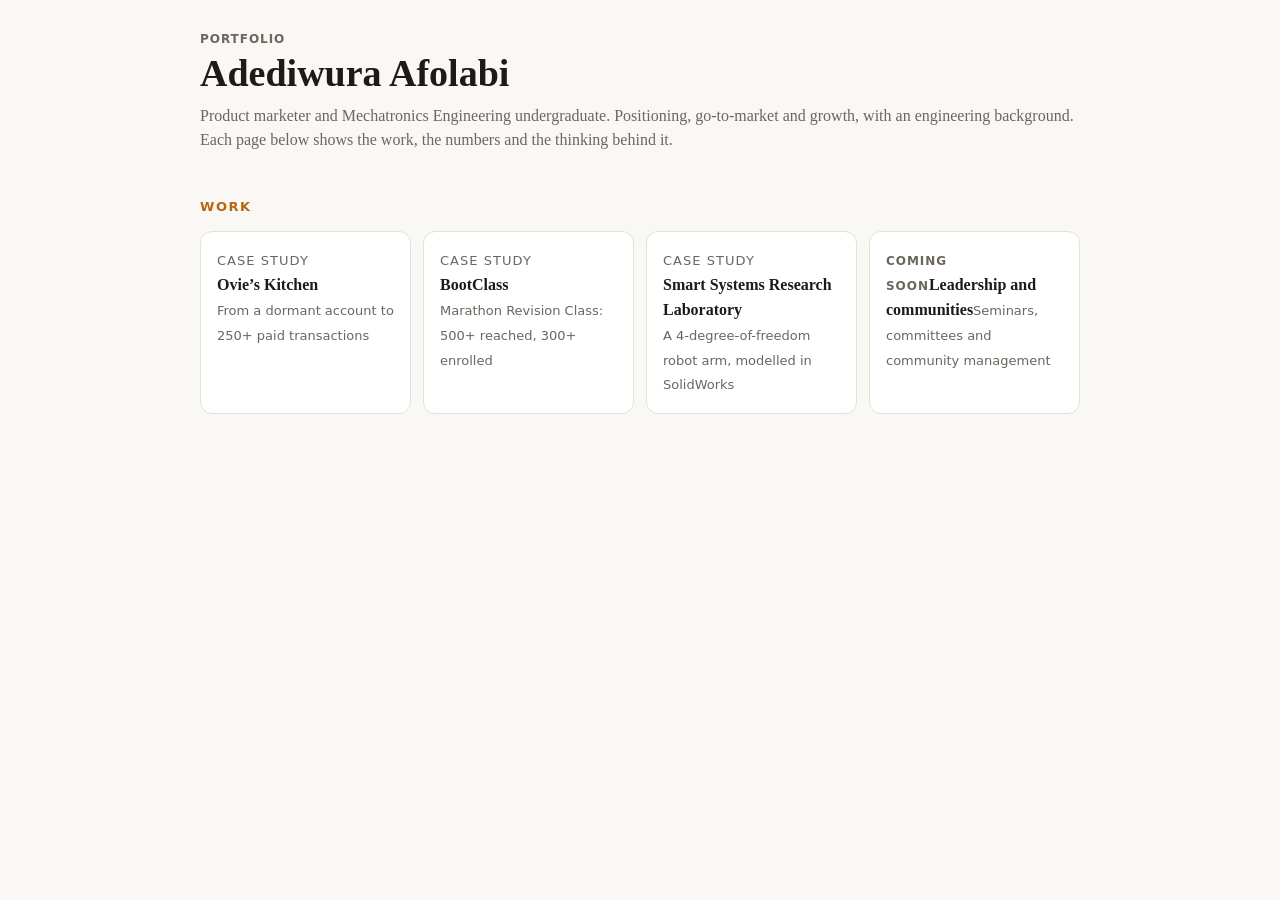
==== index.html @ d9d1dc15 "Initial commit: Adediwura Afolabi portfolio website" ====
<!DOCTYPE html>
<html lang="en">
<head>
<meta charset="utf-8">
<meta name="viewport" content="width=device-width, initial-scale=1, viewport-fit=cover">
<title>Adediwura Afolabi · Portfolio</title>
<style>
:root{--bg:#faf8f4;--card:#fff;--ink:#1d1b18;--mute:#6b665e;--line:#e6e1d8;--acc:#b8650f;--acc2:#f6e7d2;--bar:#d98b2b;
box-sizing:border-box;padding-top:env(safe-area-inset-top,0px);padding-bottom:env(safe-area-inset-bottom,0px)}
@media (prefers-color-scheme:dark){:root:not([data-theme="light"]){--bg:#15130f;--card:#201d18;--ink:#f3efe8;--mute:#a39c90;--line:#34302a;--acc:#f0a54a;--acc2:#33271a;--bar:#e39a3a}}
:root[data-theme="dark"]{--bg:#15130f;--card:#201d18;--ink:#f3efe8;--mute:#a39c90;--line:#34302a;--acc:#f0a54a;--acc2:#33271a;--bar:#e39a3a}
html{scroll-padding-top:env(safe-area-inset-top,0px)}
*{box-sizing:border-box}
body{margin:0;background:var(--bg);color:var(--ink);font:16px/1.55 Georgia,"Times New Roman",serif}
main{max-width:920px;margin:0 auto;padding:32px 20px 64px}
h1{font-size:clamp(26px,5vw,38px);line-height:1.15;margin:6px 0 8px}
h2{font-size:13px;letter-spacing:.12em;text-transform:uppercase;color:var(--acc);margin:44px 0 14px;font-family:system-ui,sans-serif}
p{margin:0}.mute{color:var(--mute)}
.tag{font:600 12px system-ui,sans-serif;letter-spacing:.08em;text-transform:uppercase;color:var(--mute)}
.grid{display:grid;gap:12px;grid-template-columns:repeat(auto-fit,minmax(190px,1fr))}
.card{background:var(--card);border:1px solid var(--line);border-radius:12px;padding:16px}
.kpi b{display:block;font-size:34px;line-height:1.1;color:var(--acc)}
.kpi span{font:14px system-ui,sans-serif;color:var(--mute)}
.todo b{color:var(--mute)}
.funnel .row{margin:14px 0}
.funnel .lab{display:flex;justify-content:space-between;font:14px system-ui,sans-serif;margin-bottom:5px}
.track{background:var(--acc2);border-radius:8px;height:30px;overflow:hidden}
.fill{background:var(--bar);height:100%;border-radius:8px}
.steps{counter-reset:s;display:grid;gap:12px}
.step{display:grid;grid-template-columns:36px 1fr;gap:12px}
.step:before{counter-increment:s;content:counter(s);width:36px;height:36px;border-radius:50%;background:var(--acc2);color:var(--acc);display:grid;place-items:center;font:700 15px system-ui,sans-serif}
.step h3{margin:0 0 2px;font-size:17px}
a.link{display:block;text-decoration:none;color:inherit}
a.link:hover{border-color:var(--acc)}
a.link strong{display:block;font-size:16px}
a.link span{font:13px system-ui,sans-serif;color:var(--mute)}
.add{font:600 11px system-ui,sans-serif;color:var(--acc);background:var(--acc2);padding:2px 8px;border-radius:99px;display:inline-block;margin-top:8px}
.num{font:700 12px system-ui,sans-serif;color:var(--acc);background:var(--acc2);width:24px;height:24px;border-radius:50%;display:grid;place-items:center;margin-bottom:8px}
.seg{display:flex;gap:4px;margin-top:10px}.seg i{font:600 12px system-ui,sans-serif;font-style:normal;background:var(--bar);color:#fff;padding:9px 8px;border-radius:8px;white-space:nowrap;overflow:hidden}
.wrap{overflow-x:auto;margin-top:12px}table{border-collapse:collapse;width:100%;min-width:560px;font:14px/1.4 system-ui,sans-serif}
th{text-align:left;color:var(--mute);font-weight:600;border-bottom:1px solid var(--line);padding:8px 6px}td{padding:9px 6px;border-bottom:1px solid var(--line);vertical-align:top}
.more{color:var(--acc);font:600 14px system-ui,sans-serif;text-decoration:none}
img{max-width:100%;border-radius:8px;margin-top:10px;border:1px solid var(--line)}
.seg button{font:600 12px system-ui,sans-serif;background:var(--bar);color:#fff;border:0;padding:11px 8px;border-radius:8px;white-space:nowrap;overflow:hidden;cursor:pointer;opacity:.6}
.seg button:nth-child(2){filter:brightness(.92)}.seg button.on,.seg button:hover{opacity:1}.seg button.on{outline:2px solid var(--ink);outline-offset:1px}
.chip{font:600 12px system-ui,sans-serif;background:var(--acc2);color:var(--acc);border:1px solid var(--line);border-radius:99px;padding:4px 12px;margin-right:6px;cursor:pointer}.chip.on{outline:2px solid var(--ink)}
.tall{max-height:380px;overflow:auto}
.cover{aspect-ratio:1;background-size:cover;background-position:center;background-color:#0f1218;position:relative;padding:0;overflow:hidden;display:block;text-decoration:none}.cover:hover{border-color:var(--acc)}.cover em{position:absolute;left:0;right:0;bottom:0;padding:30px 12px 10px;font:600 14px system-ui,sans-serif;font-style:normal;color:#fff;background:linear-gradient(transparent,rgba(0,0,0,.75))}</style>
</head>
<body>
<main>
<p class="tag">Portfolio</p>
<h1>Adediwura Afolabi</h1>
<p class="mute">Product marketer and Mechatronics Engineering undergraduate. Positioning, go-to-market and growth, with an engineering background. Each page below shows the work, the numbers and the thinking behind it.</p>
<h2>Work</h2>
<div class="grid">
<a class="card link" href="ovies-kitchen/"><span class="tag">Case study</span><strong>Ovie’s Kitchen</strong><span>From a dormant account to 250+ paid transactions</span></a>
<a class="card link" href="bootclass/"><span class="tag">Case study</span><strong>BootClass</strong><span>Marathon Revision Class: 500+ reached, 300+ enrolled</span></a>
<a class="card link" href="smart-systems/"><span class="tag">Case study</span><strong>Smart Systems Research Laboratory</strong><span>A 4-degree-of-freedom robot arm, modelled in SolidWorks</span></a>
<div class="card"><span class="tag">Coming soon</span><strong>Leadership and communities</strong><span class="mute" style="font:13px system-ui,sans-serif">Seminars, committees and community management</span></div>
</div>
</main>
</body>
</html>
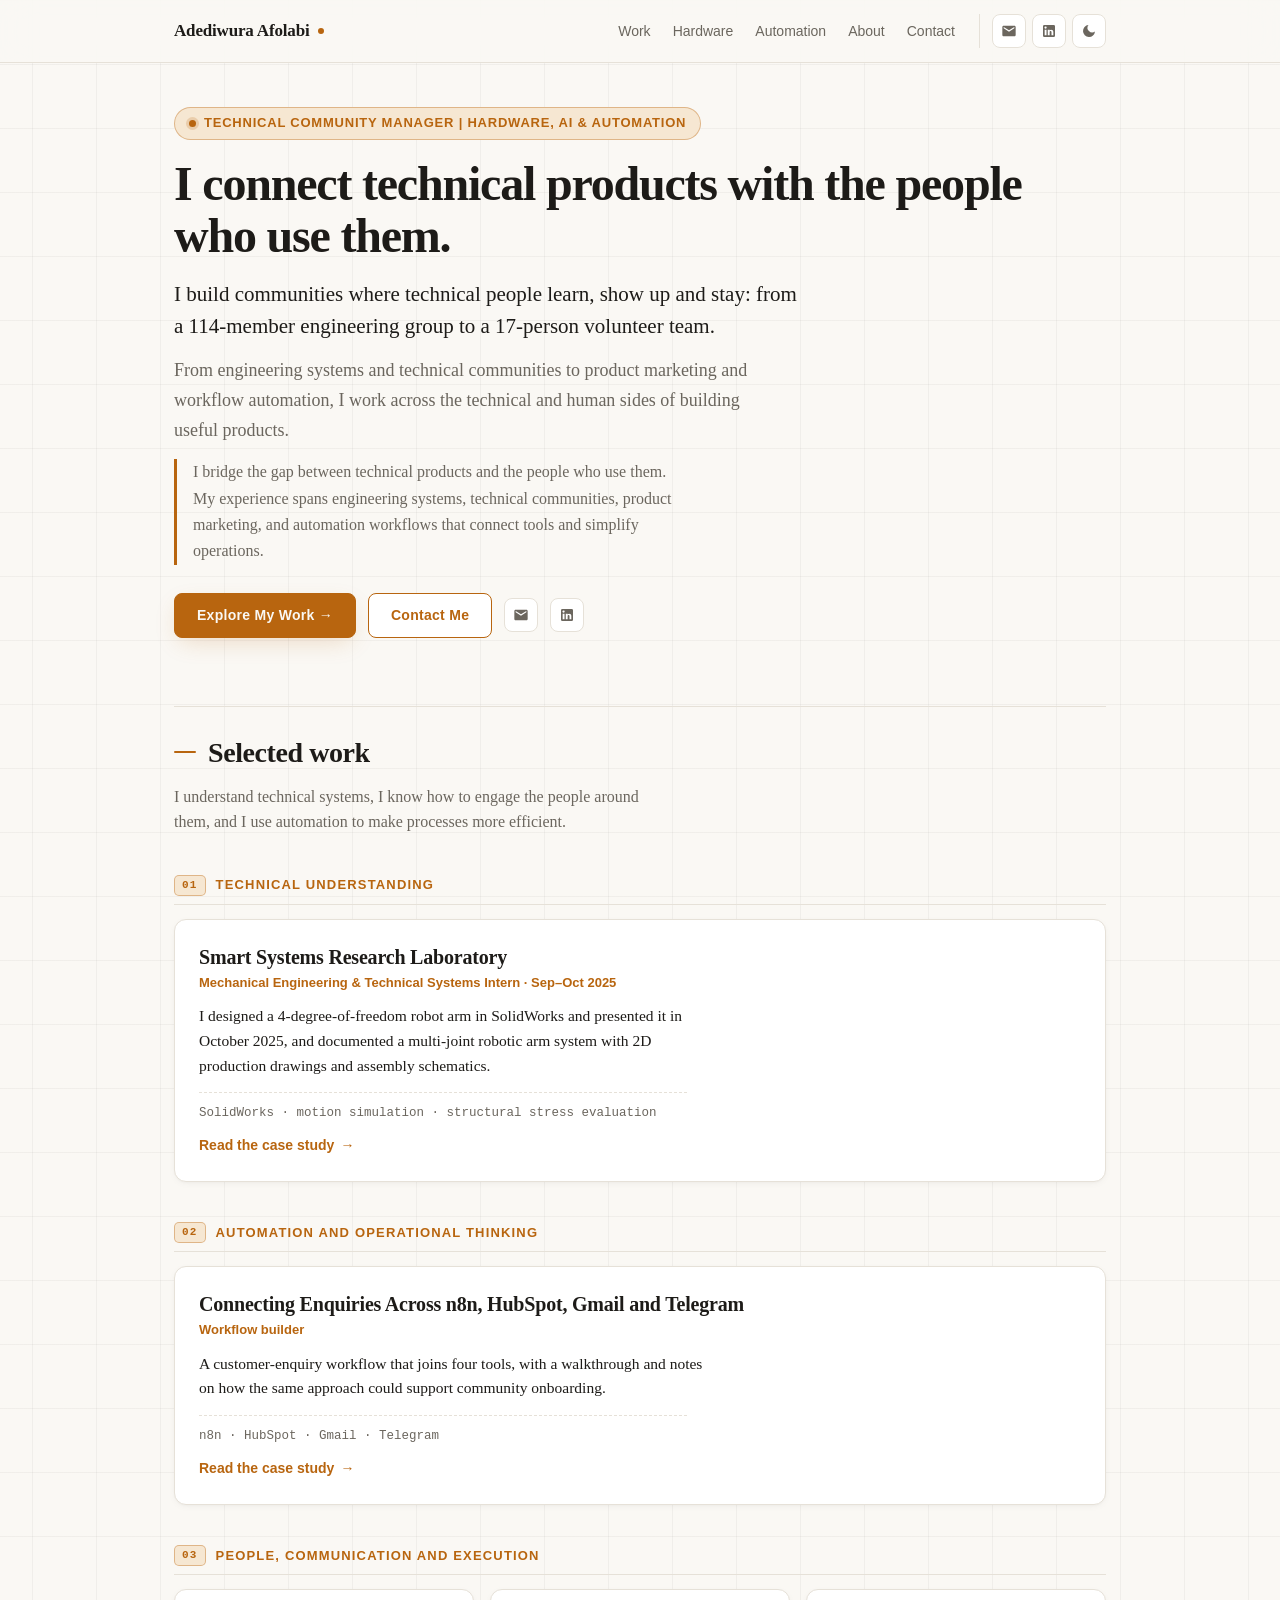
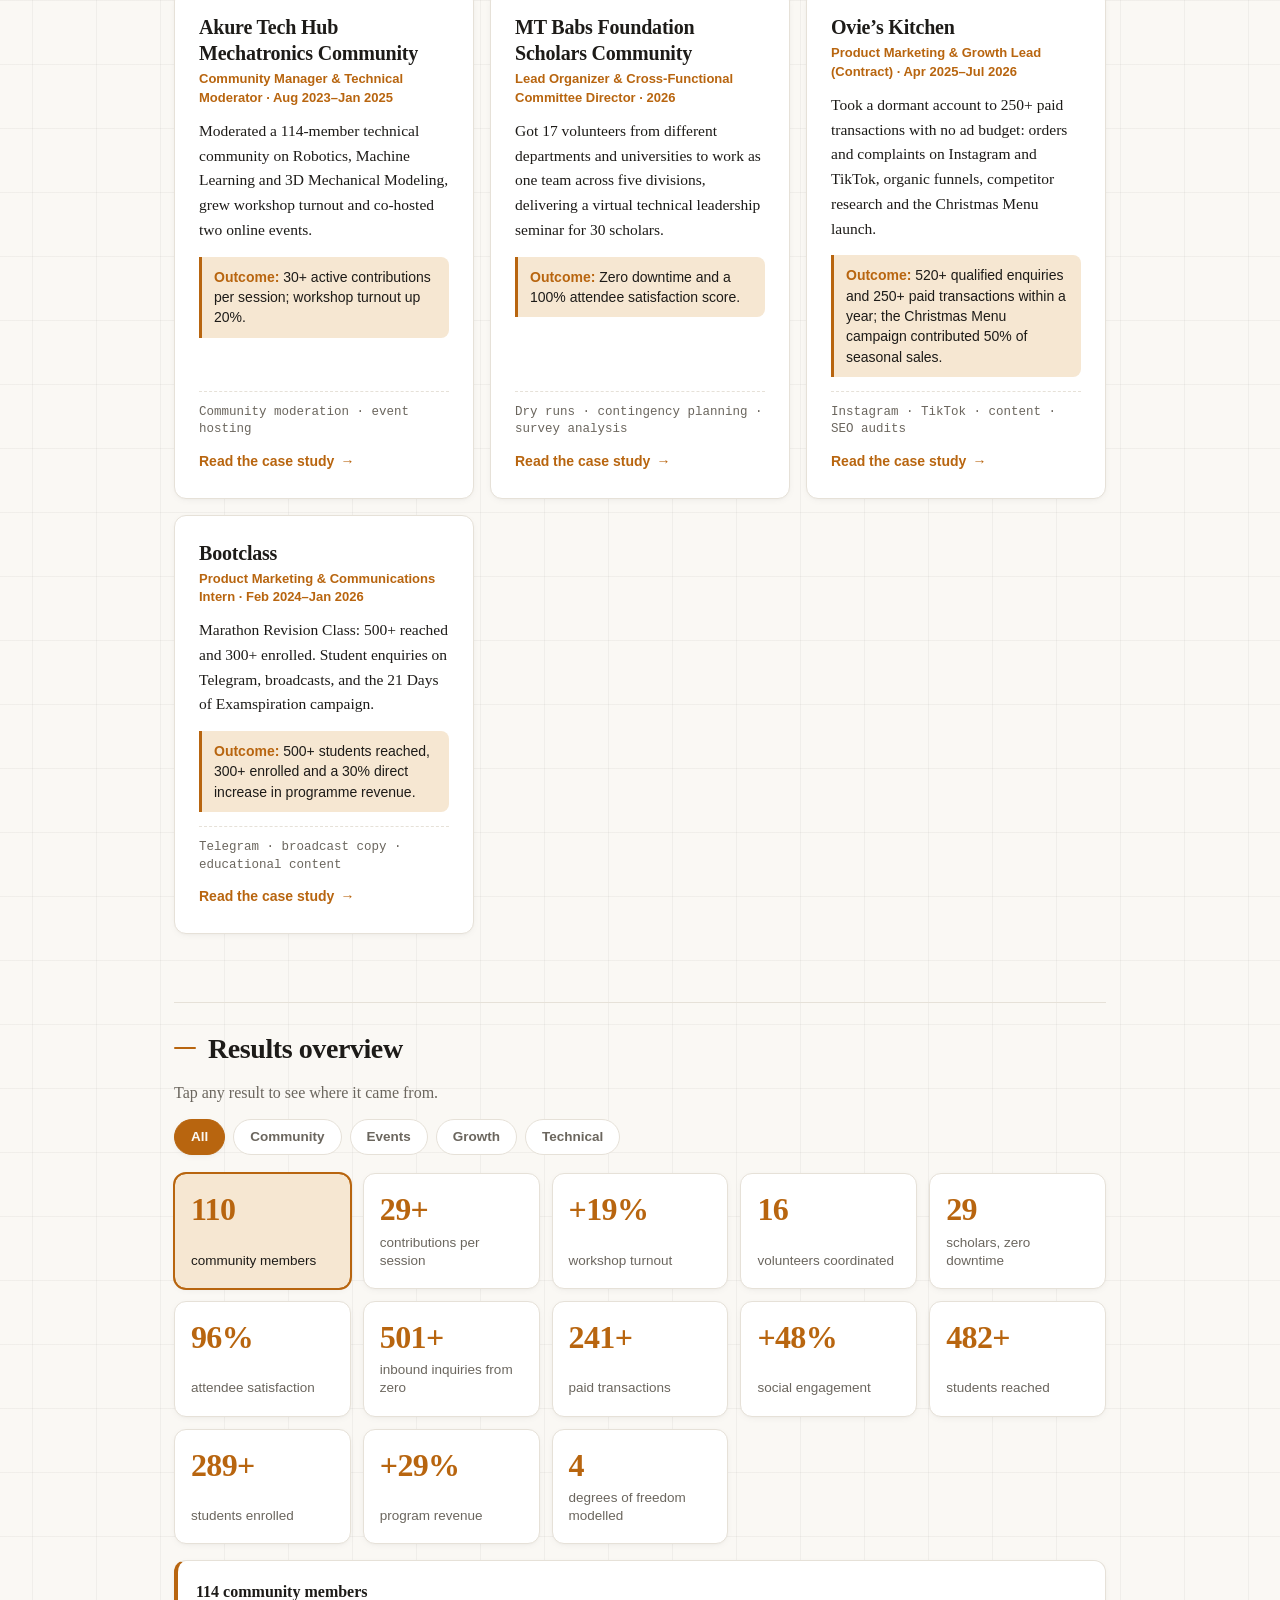
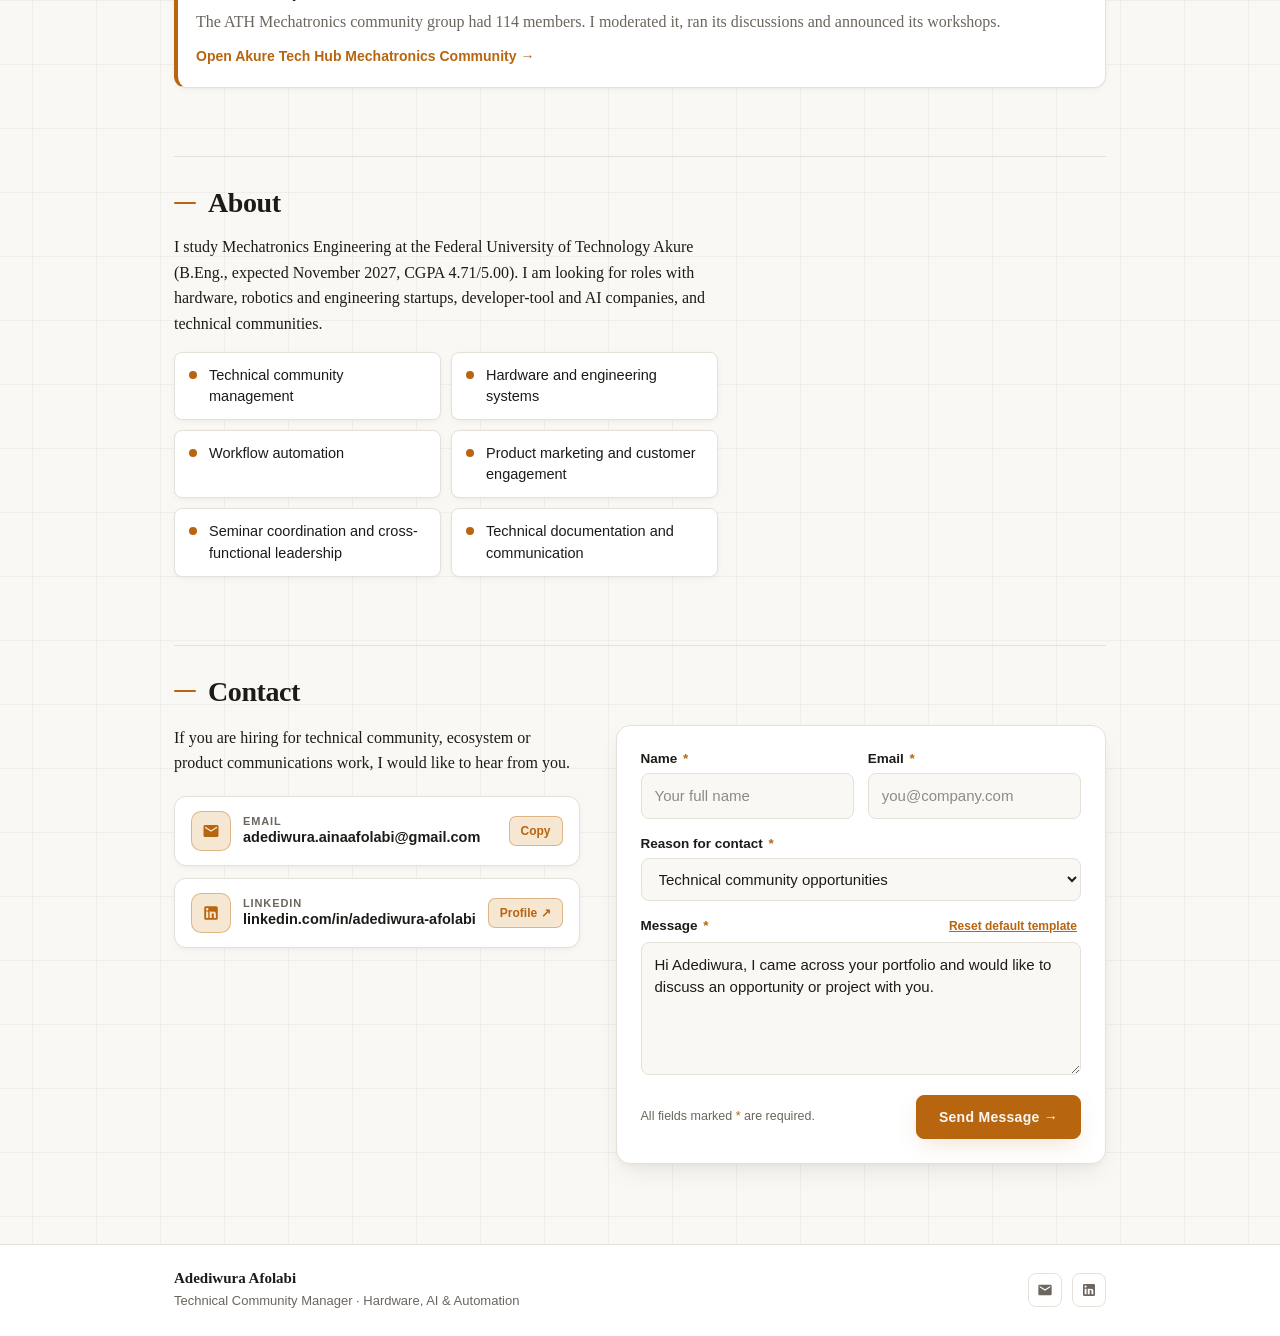
==== commit 2a19afbc: "Upgrade portfolio UI/UX, viewport number motion, contact form, and 6 case studies" ====
--- a/index.html
+++ b/index.html
@@ -3,7 +3,8 @@
 <head>
 <meta charset="utf-8">
 <meta name="viewport" content="width=device-width, initial-scale=1, viewport-fit=cover">
-<title>Adediwura Afolabi · Portfolio</title>
+<title>Adediwura Afolabi · Technical Community Manager</title>
+<meta name="description" content="Technical community manager across hardware, AI and automation, with case studies in community, events, product marketing and workflow automation.">
 <style>
 :root{--bg:#faf8f4;--card:#fff;--ink:#1d1b18;--mute:#6b665e;--line:#e6e1d8;--acc:#b8650f;--acc2:#f6e7d2;--bar:#d98b2b;
 box-sizing:border-box;padding-top:env(safe-area-inset-top,0px);padding-bottom:env(safe-area-inset-bottom,0px)}
@@ -11,54 +12,140 @@
 :root[data-theme="dark"]{--bg:#15130f;--card:#201d18;--ink:#f3efe8;--mute:#a39c90;--line:#34302a;--acc:#f0a54a;--acc2:#33271a;--bar:#e39a3a}
 html{scroll-padding-top:env(safe-area-inset-top,0px)}
 *{box-sizing:border-box}
-body{margin:0;background:var(--bg);color:var(--ink);font:16px/1.55 Georgia,"Times New Roman",serif}
-main{max-width:920px;margin:0 auto;padding:32px 20px 64px}
-h1{font-size:clamp(26px,5vw,38px);line-height:1.15;margin:6px 0 8px}
-h2{font-size:13px;letter-spacing:.12em;text-transform:uppercase;color:var(--acc);margin:44px 0 14px;font-family:system-ui,sans-serif}
+body{margin:0;background:var(--bg);color:var(--ink);font:16px/1.6 Georgia,serif}
+main{max-width:920px;margin:0 auto;padding:36px 20px 64px}
+h1{font-size:clamp(28px,5vw,40px);line-height:1.15;margin:0 0 12px}
 p{margin:0}.mute{color:var(--mute)}
-.tag{font:600 12px system-ui,sans-serif;letter-spacing:.08em;text-transform:uppercase;color:var(--mute)}
 .grid{display:grid;gap:12px;grid-template-columns:repeat(auto-fit,minmax(190px,1fr))}
-.card{background:var(--card);border:1px solid var(--line);border-radius:12px;padding:16px}
-.kpi b{display:block;font-size:34px;line-height:1.1;color:var(--acc)}
-.kpi span{font:14px system-ui,sans-serif;color:var(--mute)}
-.todo b{color:var(--mute)}
-.funnel .row{margin:14px 0}
-.funnel .lab{display:flex;justify-content:space-between;font:14px system-ui,sans-serif;margin-bottom:5px}
-.track{background:var(--acc2);border-radius:8px;height:30px;overflow:hidden}
-.fill{background:var(--bar);height:100%;border-radius:8px}
-.steps{counter-reset:s;display:grid;gap:12px}
-.step{display:grid;grid-template-columns:36px 1fr;gap:12px}
-.step:before{counter-increment:s;content:counter(s);width:36px;height:36px;border-radius:50%;background:var(--acc2);color:var(--acc);display:grid;place-items:center;font:700 15px system-ui,sans-serif}
-.step h3{margin:0 0 2px;font-size:17px}
-a.link{display:block;text-decoration:none;color:inherit}
-a.link:hover{border-color:var(--acc)}
-a.link strong{display:block;font-size:16px}
-a.link span{font:13px system-ui,sans-serif;color:var(--mute)}
-.add{font:600 11px system-ui,sans-serif;color:var(--acc);background:var(--acc2);padding:2px 8px;border-radius:99px;display:inline-block;margin-top:8px}
-.num{font:700 12px system-ui,sans-serif;color:var(--acc);background:var(--acc2);width:24px;height:24px;border-radius:50%;display:grid;place-items:center;margin-bottom:8px}
-.seg{display:flex;gap:4px;margin-top:10px}.seg i{font:600 12px system-ui,sans-serif;font-style:normal;background:var(--bar);color:#fff;padding:9px 8px;border-radius:8px;white-space:nowrap;overflow:hidden}
-.wrap{overflow-x:auto;margin-top:12px}table{border-collapse:collapse;width:100%;min-width:560px;font:14px/1.4 system-ui,sans-serif}
-th{text-align:left;color:var(--mute);font-weight:600;border-bottom:1px solid var(--line);padding:8px 6px}td{padding:9px 6px;border-bottom:1px solid var(--line);vertical-align:top}
-.more{color:var(--acc);font:600 14px system-ui,sans-serif;text-decoration:none}
-img{max-width:100%;border-radius:8px;margin-top:10px;border:1px solid var(--line)}
-.seg button{font:600 12px system-ui,sans-serif;background:var(--bar);color:#fff;border:0;padding:11px 8px;border-radius:8px;white-space:nowrap;overflow:hidden;cursor:pointer;opacity:.6}
-.seg button:nth-child(2){filter:brightness(.92)}.seg button.on,.seg button:hover{opacity:1}.seg button.on{outline:2px solid var(--ink);outline-offset:1px}
-.chip{font:600 12px system-ui,sans-serif;background:var(--acc2);color:var(--acc);border:1px solid var(--line);border-radius:99px;padding:4px 12px;margin-right:6px;cursor:pointer}.chip.on{outline:2px solid var(--ink)}
-.tall{max-height:380px;overflow:auto}
-.cover{aspect-ratio:1;background-size:cover;background-position:center;background-color:#0f1218;position:relative;padding:0;overflow:hidden;display:block;text-decoration:none}.cover:hover{border-color:var(--acc)}.cover em{position:absolute;left:0;right:0;bottom:0;padding:30px 12px 10px;font:600 14px system-ui,sans-serif;font-style:normal;color:#fff;background:linear-gradient(transparent,rgba(0,0,0,.75))}</style>
+.card{background:var(--card);border:1px solid var(--line);padding:16px}.more{font:600 14px system-ui,sans-serif;text-decoration:none}
+</style>
+<link rel="stylesheet" href="site.css">
 </head>
 <body>
-<main>
-<p class="tag">Portfolio</p>
-<h1>Adediwura Afolabi</h1>
-<p class="mute">Product marketer and Mechatronics Engineering undergraduate. Positioning, go-to-market and growth, with an engineering background. Each page below shows the work, the numbers and the thinking behind it.</p>
-<h2>Work</h2>
-<div class="grid">
-<a class="card link" href="ovies-kitchen/"><span class="tag">Case study</span><strong>Ovie’s Kitchen</strong><span>From a dormant account to 250+ paid transactions</span></a>
-<a class="card link" href="bootclass/"><span class="tag">Case study</span><strong>BootClass</strong><span>Marathon Revision Class: 500+ reached, 300+ enrolled</span></a>
-<a class="card link" href="smart-systems/"><span class="tag">Case study</span><strong>Smart Systems Research Laboratory</strong><span>A 4-degree-of-freedom robot arm, modelled in SolidWorks</span></a>
-<div class="card"><span class="tag">Coming soon</span><strong>Leadership and communities</strong><span class="mute" style="font:13px system-ui,sans-serif">Seminars, committees and community management</span></div>
+<a class="skip" href="#main">Skip to content</a>
+<header class="site"><div><a class="name" href="./">Adediwura Afolabi</a>
+<nav aria-label="Main"><a href="#work">Work</a><a href="smart-systems/">Hardware</a><a href="automation/">Automation</a><a href="#about">About</a><a href="#contact">Contact</a></nav></div></header>
+<main id="main">
+<p class="mute hero-kicker" style="font:600 15px system-ui,sans-serif">Technical Community Manager | Hardware, AI &amp; Automation</p>
+<h1 style="margin-top:6px">I connect technical products with the people who use them.</h1>
+<p class="mute hero-intro" style="max-width:62ch;margin-bottom:10px">I build communities where technical people learn, show up and stay: from a 114-member engineering group to a 17-person volunteer team.</p>
+<p class="lede mute">From engineering systems and technical communities to product marketing and workflow automation, I work across the technical and human sides of building useful products.</p>
+<p class="hero-sub" style="margin-top:14px;max-width:62ch">I bridge the gap between technical products and the people who use them. My experience spans engineering systems, technical communities, product marketing, and automation workflows that connect tools and simplify operations.</p>
+<div class="btns">
+  <a class="btn main" href="#work">Explore My Work →</a>
+  <a class="btn" href="#contact">Contact Me</a>
+  <a class="icon-btn" href="mailto:adediwura.ainaafolabi@gmail.com?subject=Portfolio%20Enquiry&amp;body=Hi%20Adediwura%2C%0A%0AI%20came%20across%20your%20portfolio%20and%20would%20like%20to%20discuss%20an%20opportunity%20or%20project%20with%20you." aria-label="Send an email to adediwura.ainaafolabi@gmail.com" data-tip="Email: adediwura.ainaafolabi@gmail.com">
+    <svg viewBox="0 0 24 24" aria-hidden="true"><path d="M20 4H4c-1.1 0-2 .9-2 2v12c0 1.1.9 2 2 2h16c1.1 0 2-.9 2-2V6c0-1.1-.9-2-2-2zm0 4-8 5-8-5V6l8 5 8-5v2z"/></svg>
+  </a>
+  <a class="icon-btn" href="https://www.linkedin.com/in/adediwura-afolabi" target="_blank" rel="noopener noreferrer" aria-label="Adediwura Afolabi on LinkedIn (opens in new tab)" data-tip="LinkedIn: adediwura-afolabi">
+    <svg viewBox="0 0 24 24" aria-hidden="true"><path d="M19 3a2 2 0 0 1 2 2v14a2 2 0 0 1-2 2H5a2 2 0 0 1-2-2V5a2 2 0 0 1 2-2h14m-.5 15.5v-5.3a3.26 3.26 0 0 0-3.26-3.26c-.85 0-1.84.52-2.28 1.3v-1.11h-2.79v8.37h2.79v-4.93c0-.77.62-1.4 1.39-1.4a1.4 1.4 0 0 1 1.4 1.4v4.93h2.75M6.88 8.56a1.68 1.68 0 0 0 1.68-1.68c0-.93-.75-1.69-1.68-1.69a1.69 1.69 0 0 0-1.69 1.69c0 .93.76 1.68 1.69 1.68m1.39 9.94v-8.37H5.5v8.37h2.77z"/></svg>
+  </a>
+</div>
+
+<h2 id="work">Selected work</h2>
+<p class="mute" style="max-width:62ch">I understand technical systems, I know how to engage the people around them, and I use automation to make processes more efficient.</p>
+<h3 class="group">Technical understanding</h3><ul class="work"><li><div><h3><a href="smart-systems/">Smart Systems Research Laboratory</a></h3><p class="meta">Mechanical Engineering &amp; Technical Systems Intern · Sep–Oct 2025</p><p>I designed a 4-degree-of-freedom robot arm in SolidWorks and presented it in October 2025, and documented a multi-joint robotic arm system with 2D production drawings and assembly schematics.</p></div><div><p class="tools">SolidWorks · motion simulation · structural stress evaluation</p><a class="go" href="smart-systems/">Read the case study</a></div></li></ul><h3 class="group">Automation and operational thinking</h3><ul class="work"><li><div><h3><a href="automation/">Connecting Enquiries Across n8n, HubSpot, Gmail and Telegram</a></h3><p class="meta">Workflow builder</p><p>A customer-enquiry workflow that joins four tools, with a walkthrough and notes on how the same approach could support community onboarding.</p></div><div><p class="tools">n8n · HubSpot · Gmail · Telegram</p><a class="go" href="automation/">Read the case study</a></div></li></ul><h3 class="group">People, communication and execution</h3><ul class="work"><li><div><h3><a href="akure-tech-hub/">Akure Tech Hub Mechatronics Community</a></h3><p class="meta">Community Manager &amp; Technical Moderator · Aug 2023–Jan 2025</p><p>Moderated a 114-member technical community on Robotics, Machine Learning and 3D Mechanical Modeling, grew workshop turnout and co-hosted two online events.</p><p class="out"><b>Outcome:</b> 30+ active contributions per session; workshop turnout up 20%.</p></div><div><p class="tools">Community moderation · event hosting</p><a class="go" href="akure-tech-hub/">Read the case study</a></div></li><li><div><h3><a href="mtbabs-seminars/">MT Babs Foundation Scholars Community</a></h3><p class="meta">Lead Organizer &amp; Cross-Functional Committee Director · 2026</p><p>Got 17 volunteers from different departments and universities to work as one team across five divisions, delivering a virtual technical leadership seminar for 30 scholars.</p><p class="out"><b>Outcome:</b> Zero downtime and a 100% attendee satisfaction score.</p></div><div><p class="tools">Dry runs · contingency planning · survey analysis</p><a class="go" href="mtbabs-seminars/">Read the case study</a></div></li><li><div><h3><a href="ovies-kitchen/">Ovie’s Kitchen</a></h3><p class="meta">Product Marketing &amp; Growth Lead (Contract) · Apr 2025–Jul 2026</p><p>Took a dormant account to 250+ paid transactions with no ad budget: orders and complaints on Instagram and TikTok, organic funnels, competitor research and the Christmas Menu launch.</p><p class="out"><b>Outcome:</b> 520+ qualified enquiries and 250+ paid transactions within a year; the Christmas Menu campaign contributed 50% of seasonal sales.</p></div><div><p class="tools">Instagram · TikTok · content · SEO audits</p><a class="go" href="ovies-kitchen/">Read the case study</a></div></li><li><div><h3><a href="bootclass/">Bootclass</a></h3><p class="meta">Product Marketing &amp; Communications Intern · Feb 2024–Jan 2026</p><p>Marathon Revision Class: 500+ reached and 300+ enrolled. Student enquiries on Telegram, broadcasts, and the 21 Days of Examspiration campaign.</p><p class="out"><b>Outcome:</b> 500+ students reached, 300+ enrolled and a 30% direct increase in programme revenue.</p></div><div><p class="tools">Telegram · broadcast copy · educational content</p><a class="go" href="bootclass/">Read the case study</a></div></li></ul>
+
+<h2>Results overview</h2>
+<p class="mute" style="margin-bottom:10px">Tap any result to see where it came from.</p>
+<div class="chips"><button data-f="All" class="on">All</button><button data-f="Community">Community</button><button data-f="Events">Events</button><button data-f="Growth">Growth</button><button data-f="Technical">Technical</button></div>
+<div class="tiles" id="tiles"></div>
+<div class="card detail" id="detail" hidden></div>
+
+<h2 id="about">About</h2>
+<p style="max-width:68ch">I study Mechatronics Engineering at the Federal University of Technology Akure (B.Eng., expected November 2027, CGPA 4.71/5.00). I am looking for roles with hardware, robotics and engineering startups, developer-tool and AI companies, and technical communities.</p>
+<ul class="list"><li>Technical community management</li><li>Hardware and engineering systems</li><li>Workflow automation</li><li>Product marketing and customer engagement</li><li>Seminar coordination and cross-functional leadership</li><li>Technical documentation and communication</li></ul>
+
+<h2 id="contact">Contact</h2>
+<div class="contact-layout">
+  <div>
+    <p style="max-width:68ch">If you are hiring for technical community, ecosystem or product communications work, I would like to hear from you.</p>
+    <div class="contact-channels" aria-label="Direct contact channels">
+      <div class="channel-card">
+        <a class="channel-main" href="mailto:adediwura.ainaafolabi@gmail.com?subject=Portfolio%20Enquiry&amp;body=Hi%20Adediwura%2C%0A%0AI%20came%20across%20your%20portfolio%20and%20would%20like%20to%20discuss%20an%20opportunity%20or%20project%20with%20you." aria-label="Send an email to adediwura.ainaafolabi@gmail.com">
+          <span class="channel-icon" aria-hidden="true">
+            <svg viewBox="0 0 24 24"><path d="M20 4H4c-1.1 0-2 .9-2 2v12c0 1.1.9 2 2 2h16c1.1 0 2-.9 2-2V6c0-1.1-.9-2-2-2zm0 4-8 5-8-5V6l8 5 8-5v2z"/></svg>
+          </span>
+          <span class="channel-meta">
+            <span class="channel-label">Email</span>
+            <span class="channel-val">adediwura.ainaafolabi@gmail.com</span>
+          </span>
+        </a>
+        <button type="button" class="copy-btn" id="copy-email-btn" aria-label="Copy email address adediwura.ainaafolabi@gmail.com">Copy</button>
+      </div>
+      <a class="channel-card" href="https://www.linkedin.com/in/adediwura-afolabi" target="_blank" rel="noopener noreferrer" aria-label="Open Adediwura Afolabi's LinkedIn profile">
+        <span class="channel-main">
+          <span class="channel-icon" aria-hidden="true">
+            <svg viewBox="0 0 24 24"><path d="M19 3a2 2 0 0 1 2 2v14a2 2 0 0 1-2 2H5a2 2 0 0 1-2-2V5a2 2 0 0 1 2-2h14m-.5 15.5v-5.3a3.26 3.26 0 0 0-3.26-3.26c-.85 0-1.84.52-2.28 1.3v-1.11h-2.79v8.37h2.79v-4.93c0-.77.62-1.4 1.39-1.4a1.4 1.4 0 0 1 1.4 1.4v4.93h2.75M6.88 8.56a1.68 1.68 0 0 0 1.68-1.68c0-.93-.75-1.69-1.68-1.69a1.69 1.69 0 0 0-1.69 1.69c0 .93.76 1.68 1.69 1.68m1.39 9.94v-8.37H5.5v8.37h2.77z"/></svg>
+          </span>
+          <span class="channel-meta">
+            <span class="channel-label">LinkedIn</span>
+            <span class="channel-val">linkedin.com/in/adediwura-afolabi</span>
+          </span>
+        </span>
+        <span class="copy-btn" aria-hidden="true">Profile ↗</span>
+      </a>
+    </div>
+  </div>
+
+  <form id="contact-form" class="contact-form-card" novalidate aria-label="Contact Adediwura Afolabi">
+    <div class="form-grid">
+      <div class="form-row-2">
+        <div class="field">
+          <label for="contact-name">Name <span class="req" aria-hidden="true">*</span></label>
+          <input id="contact-name" name="name" type="text" autocomplete="name" required placeholder="Your full name" aria-describedby="err-name">
+          <p id="err-name" class="field-error" role="alert" hidden></p>
+        </div>
+        <div class="field">
+          <label for="contact-email">Email <span class="req" aria-hidden="true">*</span></label>
+          <input id="contact-email" name="email" type="email" autocomplete="email" required placeholder="you@company.com" aria-describedby="err-email">
+          <p id="err-email" class="field-error" role="alert" hidden></p>
+        </div>
+      </div>
+
+      <div class="field">
+        <label for="contact-reason">Reason for contact <span class="req" aria-hidden="true">*</span></label>
+        <select id="contact-reason" name="reason" required aria-describedby="err-reason">
+          <option value="Technical community opportunities" selected>Technical community opportunities</option>
+          <option value="Hardware or engineering communities">Hardware or engineering communities</option>
+          <option value="Product marketing">Product marketing</option>
+          <option value="Automation projects">Automation projects</option>
+          <option value="Collaboration">Collaboration</option>
+          <option value="Other">Other</option>
+        </select>
+        <p id="err-reason" class="field-error" role="alert" hidden></p>
+      </div>
+
+      <div class="field">
+        <div class="field-head">
+          <label for="contact-message">Message <span class="req" aria-hidden="true">*</span></label>
+          <button type="button" id="reset-template-btn" class="reset-msg-btn">Reset default template</button>
+        </div>
+        <textarea id="contact-message" name="message" rows="5" required placeholder="Share a few details about the role, community, or project you have in mind..." aria-describedby="err-message">Hi Adediwura, I came across your portfolio and would like to discuss an opportunity or project with you.</textarea>
+        <p id="err-message" class="field-error" role="alert" hidden></p>
+      </div>
+
+      <div class="form-actions">
+        <span class="form-note">All fields marked <span style="color:var(--acc)">*</span> are required.</span>
+        <button type="submit" id="contact-submit" class="btn main">Send Message →</button>
+      </div>
+    </div>
+    <div id="contact-status" class="form-status" role="status" aria-live="polite" hidden></div>
+  </form>
 </div>
 </main>
+<script>
+var D=[{"cat": "Community", "plus": 0, "n": 114, "suf": "", "label": "community members", "case": "ath", "detail": "The ATH Mechatronics community group had 114 members. I moderated it, ran its discussions and announced its workshops."}, {"cat": "Community", "plus": 0, "n": 30, "suf": "+", "label": "contributions per session", "case": "ath", "detail": "Members contributed actively in every discussion session I moderated."}, {"cat": "Community", "plus": 1, "n": 20, "suf": "%", "label": "workshop turnout", "case": "ath", "detail": "Turnout at physical tech workshops rose by 20% while I managed the community."}, {"cat": "Events", "plus": 0, "n": 17, "suf": "", "label": "volunteers coordinated", "case": "mt", "detail": "I coordinated a 17-member volunteer committee across 5 divisions: publicity, speaker engagement, technical infrastructure, registration and documentation, and seminar coordination."}, {"cat": "Events", "plus": 0, "n": 30, "suf": "", "label": "scholars, zero downtime", "case": "mt", "detail": "A virtual technical leadership seminar for 30 scholars from multiple universities ran with zero downtime."}, {"cat": "Events", "plus": 0, "n": 100, "suf": "%", "label": "attendee satisfaction", "case": "mt", "detail": "Every attendee of the seminar reported being satisfied."}, {"cat": "Growth", "plus": 0, "n": 520, "suf": "+", "label": "inbound inquiries from zero", "case": "ok", "detail": "Inbound inquiries grew from zero through a zero-budget Instagram and TikTok funnel."}, {"cat": "Growth", "plus": 0, "n": 250, "suf": "+", "label": "paid transactions", "case": "ok", "detail": "Paid transactions closed directly from those inquiries within a year."}, {"cat": "Growth", "plus": 1, "n": 50, "suf": "%", "label": "social engagement", "case": "ok", "detail": "Social engagement rose across 3 accounts within 5 months."}, {"cat": "Growth", "plus": 0, "n": 500, "suf": "+", "label": "students reached", "case": "bc", "detail": "Tertiary students reached by the Marathon Revision Class series."}, {"cat": "Growth", "plus": 0, "n": 300, "suf": "+", "label": "students enrolled", "case": "bc", "detail": "Students enrolled in the class."}, {"cat": "Growth", "plus": 1, "n": 30, "suf": "%", "label": "program revenue", "case": "bc", "detail": "Direct increase in program revenue."}, {"cat": "Technical", "plus": 0, "n": 4, "suf": "", "label": "degrees of freedom modelled", "case": "ss", "detail": "The robot arm I modelled in SolidWorks has 4 degrees of freedom."}],L={"ath": "akure-tech-hub/", "mt": "mtbabs-seminars/", "ok": "ovies-kitchen/", "bc": "bootclass/", "ss": "smart-systems/"},NAMES={"ath": "Akure Tech Hub Mechatronics Community", "mt": "MT Babs Seminar Coordination", "ok": "Ovie’s Kitchen", "bc": "BootClass", "ss": "Smart Systems Research Laboratory"};
+var tiles=document.getElementById('tiles'),det=document.getElementById('detail');
+tiles.innerHTML=D.map(function(t,i){return '<button class="tile" data-i="'+i+'"><b data-n="'+t.n+'" data-p="'+(t.plus?'+':'')+'" data-s="'+t.suf+'">'+(t.plus?'+':'')+t.n+t.suf+'</b><span>'+t.label+'</span></button>'}).join('');
+function show(i){var t=D[i];document.querySelectorAll('.tile').forEach(function(e,k){e.classList.toggle('sel',k===i)});
+det.innerHTML='<p><b>'+(t.plus?'+':'')+t.n+t.suf+' '+t.label+'</b></p><p class="mute" style="margin:4px 0 8px">'+t.detail+'</p><a href="'+L[t.case]+'">Open '+NAMES[t.case]+' →</a>';det.hidden=false}
+tiles.addEventListener('click',function(e){var b=e.target.closest('.tile');if(b)show(+b.dataset.i)});
+document.querySelector('.chips').addEventListener('click',function(e){var b=e.target.closest('button');if(!b)return;var f=b.dataset.f;
+document.querySelectorAll('.chips button').forEach(function(x){x.classList.toggle('on',x===b)});
+document.querySelectorAll('.tile').forEach(function(el,k){el.classList.toggle('dim',f!=='All'&&D[k].cat!==f)})});
+show(0);
+</script>
+<script src="site.js" defer></script>
 </body>
 </html>
--- a/site.css
+++ b/site.css
@@ -0,0 +1,1258 @@
+/* ==========================================================================
+   Adediwura Afolabi Portfolio — Shared Design System & UI/UX Refinements
+   Warm neutral & orange-accented palette preserved across light and dark modes.
+   ========================================================================== */
+
+:root {
+  --surface-elevated: rgba(255, 255, 255, 0.78);
+  --surface-subtle: rgba(230, 225, 216, 0.35);
+  --header-bg: rgba(250, 248, 244, 0.86);
+  --border-strong: rgba(184, 101, 15, 0.38);
+  --shadow-sm: 0 2px 8px -2px rgba(29, 27, 24, 0.06), 0 1px 3px -1px rgba(29, 27, 24, 0.04);
+  --shadow-md: 0 12px 28px -8px rgba(29, 27, 24, 0.09), 0 4px 10px -3px rgba(29, 27, 24, 0.05);
+  --shadow-accent: 0 8px 24px -6px rgba(184, 101, 15, 0.22);
+  --grid-line: rgba(29, 27, 24, 0.045);
+  --err: #b91c1c;
+  --err-bg: #fef2f2;
+  --ok: #15803d;
+  --ok-bg: #f0fdf4;
+  --font-sans: -apple-system, BlinkMacSystemFont, "Segoe UI", Roboto, "Helvetica Neue", Arial, sans-serif;
+  --font-serif: Georgia, "Times New Roman", serif;
+  --font-mono: ui-monospace, SFMono-Regular, Menlo, Monaco, Consolas, monospace;
+}
+
+@media (prefers-color-scheme: dark) {
+  :root:not([data-theme="light"]) {
+    --surface-elevated: rgba(32, 29, 24, 0.85);
+    --surface-subtle: rgba(52, 48, 42, 0.45);
+    --header-bg: rgba(21, 19, 15, 0.86);
+    --border-strong: rgba(240, 165, 74, 0.45);
+    --shadow-sm: 0 2px 10px -2px rgba(0, 0, 0, 0.35);
+    --shadow-md: 0 14px 32px -8px rgba(0, 0, 0, 0.55);
+    --shadow-accent: 0 8px 26px -6px rgba(240, 165, 74, 0.2);
+    --grid-line: rgba(243, 239, 232, 0.04);
+    --err: #f87171;
+    --err-bg: rgba(185, 28, 28, 0.16);
+    --ok: #4ade80;
+    --ok-bg: rgba(21, 128, 61, 0.16);
+  }
+}
+
+:root[data-theme="dark"] {
+  --surface-elevated: rgba(32, 29, 24, 0.85);
+  --surface-subtle: rgba(52, 48, 42, 0.45);
+  --header-bg: rgba(21, 19, 15, 0.86);
+  --border-strong: rgba(240, 165, 74, 0.45);
+  --shadow-sm: 0 2px 10px -2px rgba(0, 0, 0, 0.35);
+  --shadow-md: 0 14px 32px -8px rgba(0, 0, 0, 0.55);
+  --shadow-accent: 0 8px 26px -6px rgba(240, 165, 74, 0.2);
+  --grid-line: rgba(243, 239, 232, 0.04);
+  --err: #f87171;
+  --err-bg: rgba(185, 28, 28, 0.16);
+  --ok: #4ade80;
+  --ok-bg: rgba(21, 128, 61, 0.16);
+}
+
+:root[data-theme="light"] {
+  --bg: #faf8f4;
+  --card: #fff;
+  --ink: #1d1b18;
+  --mute: #6b665e;
+  --line: #e6e1d8;
+  --acc: #b8650f;
+  --acc2: #f6e7d2;
+  --bar: #d98b2b;
+}
+
+html {
+  scroll-behavior: smooth;
+  scroll-padding-top: 84px;
+}
+
+body {
+  min-height: 100vh;
+  display: flex;
+  flex-direction: column;
+  -webkit-font-smoothing: antialiased;
+  text-rendering: optimizeLegibility;
+  transition: background-color 0.25s ease, color 0.25s ease;
+  background-image:
+    linear-gradient(var(--grid-line) 1px, transparent 1px),
+    linear-gradient(90deg, var(--grid-line) 1px, transparent 1px);
+  background-size: 64px 64px;
+  background-position: center top;
+}
+
+main {
+  flex: 1;
+  width: 100%;
+  max-width: 980px !important;
+  margin: 0 auto;
+  padding: 44px 24px 80px !important;
+}
+
+a {
+  color: var(--acc);
+  transition: color 0.2s ease, border-color 0.2s ease, background-color 0.2s ease, transform 0.2s ease;
+}
+
+:focus-visible {
+  outline: 2px solid var(--acc);
+  outline-offset: 3px;
+  border-radius: 4px;
+}
+
+.skip {
+  position: absolute;
+  left: -9999px;
+  top: 8px;
+  font: 600 14px var(--font-sans);
+  color: var(--ink);
+  text-decoration: none;
+  border: 2px solid var(--acc);
+  border-radius: 6px;
+}
+.skip:focus {
+  left: 16px;
+  top: 12px;
+  background: var(--card);
+  padding: 8px 14px;
+  z-index: 999;
+  box-shadow: var(--shadow-md);
+}
+
+/* ==========================================================================
+   Sticky Glass Header & Navigation
+   ========================================================================== */
+.site {
+  position: sticky;
+  top: 0;
+  z-index: 60;
+  border-bottom: 1px solid var(--line);
+  background: var(--header-bg);
+  -webkit-backdrop-filter: blur(16px);
+  backdrop-filter: blur(16px);
+  transition: background-color 0.25s ease, border-color 0.25s ease;
+}
+
+.site > div {
+  max-width: 980px;
+  margin: 0 auto;
+  padding: 14px 24px;
+  display: flex;
+  flex-wrap: wrap;
+  gap: 12px 24px;
+  align-items: center;
+  justify-content: space-between;
+  font-family: var(--font-sans);
+}
+
+.site .name {
+  font: 700 17px/1.2 var(--font-serif);
+  color: var(--ink);
+  text-decoration: none;
+  letter-spacing: -0.01em;
+  display: inline-flex;
+  align-items: center;
+  gap: 8px;
+}
+.site .name::after {
+  content: "";
+  width: 6px;
+  height: 6px;
+  border-radius: 50%;
+  background: var(--acc);
+  display: inline-block;
+  transition: transform 0.2s ease;
+}
+.site .name:hover::after {
+  transform: scale(1.35);
+}
+
+.site nav {
+  display: flex;
+  flex-wrap: wrap;
+  align-items: center;
+  gap: 4px 18px;
+}
+
+.site nav a {
+  font-size: 14px;
+  font-weight: 500;
+  color: var(--mute);
+  text-decoration: none;
+  padding: 6px 2px;
+  position: relative;
+  transition: color 0.2s ease;
+}
+
+.site nav a::after {
+  content: "";
+  position: absolute;
+  left: 0;
+  right: 0;
+  bottom: 0;
+  height: 2px;
+  background: var(--acc);
+  border-radius: 2px;
+  transform: scaleX(0);
+  transform-origin: center;
+  transition: transform 0.22s ease;
+}
+
+.site nav a:hover,
+.site nav a[aria-current] {
+  color: var(--ink);
+}
+
+.site nav a:hover::after,
+.site nav a[aria-current]::after {
+  transform: scaleX(1);
+}
+
+.nav-actions {
+  display: inline-flex;
+  align-items: center;
+  gap: 6px;
+  margin-left: 4px;
+  padding-left: 12px;
+  border-left: 1px solid var(--line);
+}
+
+.icon-btn {
+  position: relative;
+  display: inline-flex;
+  align-items: center;
+  justify-content: center;
+  width: 34px;
+  height: 34px;
+  border-radius: 8px;
+  border: 1px solid var(--line);
+  background: var(--card);
+  color: var(--mute);
+  cursor: pointer;
+  text-decoration: none;
+  transition: color 0.2s ease, border-color 0.2s ease, background-color 0.2s ease, transform 0.2s ease;
+}
+.icon-btn:hover,
+.icon-btn:focus-visible {
+  color: var(--acc);
+  border-color: var(--acc);
+  background: var(--acc2);
+  transform: translateY(-1px);
+}
+.icon-btn svg {
+  width: 16px;
+  height: 16px;
+  fill: currentColor;
+  flex-shrink: 0;
+}
+.site nav a.icon-btn {
+  padding: 0;
+}
+.site nav a.icon-btn::after {
+  display: none;
+}
+
+/* Accessible Tooltips (Oyedokun.dev inspired) */
+.icon-btn[data-tip]::before {
+  content: attr(data-tip);
+  position: absolute;
+  bottom: -34px;
+  left: 50%;
+  transform: translateX(-50%) translateY(-4px);
+  background: var(--ink);
+  color: var(--bg);
+  font: 600 11px/1.2 var(--font-sans);
+  padding: 5px 8px;
+  border-radius: 5px;
+  white-space: nowrap;
+  opacity: 0;
+  pointer-events: none;
+  transition: opacity 0.18s ease, transform 0.18s ease;
+  z-index: 80;
+  box-shadow: var(--shadow-sm);
+}
+.icon-btn[data-tip]:hover::before,
+.icon-btn[data-tip]:focus-visible::before {
+  opacity: 1;
+  transform: translateX(-50%) translateY(0);
+}
+
+/* ==========================================================================
+   Typography & Section Hierarchy
+   ========================================================================== */
+h1 {
+  font-size: clamp(30px, 5vw, 48px) !important;
+  line-height: 1.1 !important;
+  letter-spacing: -0.025em;
+  margin: 8px 0 16px !important;
+  color: var(--ink);
+}
+
+h2 {
+  font: 700 clamp(22px, 3vw, 28px)/1.25 var(--font-serif) !important;
+  letter-spacing: -0.015em !important;
+  text-transform: none !important;
+  color: var(--ink) !important;
+  margin: 68px 0 14px !important;
+  padding-top: 28px;
+  border-top: 1px solid var(--line);
+  display: flex;
+  align-items: center;
+  gap: 12px;
+}
+
+h2::before {
+  content: "";
+  width: 22px;
+  height: 2px;
+  background: var(--acc);
+  display: inline-block;
+  flex-shrink: 0;
+  border-radius: 2px;
+}
+
+.tag {
+  font: 600 12px/1.4 var(--font-sans) !important;
+  letter-spacing: 0.1em !important;
+  text-transform: uppercase !important;
+  color: var(--acc) !important;
+  background: var(--acc2);
+  border: 1px solid var(--border-strong);
+  padding: 4px 10px;
+  border-radius: 99px;
+  display: inline-flex;
+  align-items: center;
+  gap: 6px;
+}
+
+/* Hero Section Styling on Home Page */
+.hero-kicker {
+  font: 600 13px/1.4 var(--font-sans) !important;
+  letter-spacing: 0.06em;
+  text-transform: uppercase;
+  color: var(--acc) !important;
+  background: var(--acc2);
+  border: 1px solid var(--border-strong);
+  display: inline-flex;
+  align-items: center;
+  gap: 8px;
+  padding: 6px 14px;
+  border-radius: 99px;
+  margin-bottom: 10px !important;
+}
+.hero-kicker::before {
+  content: "";
+  width: 7px;
+  height: 7px;
+  border-radius: 50%;
+  background: var(--acc);
+  box-shadow: 0 0 0 3px rgba(184, 101, 15, 0.2);
+}
+
+.hero-intro {
+  font-size: clamp(18px, 2.2vw, 21px) !important;
+  line-height: 1.5 !important;
+  color: var(--ink) !important;
+  max-width: 60ch !important;
+  margin-bottom: 14px !important;
+}
+
+.lede {
+  font-size: 18px !important;
+  line-height: 1.65 !important;
+  max-width: 64ch !important;
+}
+
+.hero-sub {
+  margin-top: 14px !important;
+  max-width: 64ch !important;
+  padding-left: 16px;
+  border-left: 3px solid var(--acc);
+  color: var(--mute);
+  font-size: 16px;
+  line-height: 1.65;
+}
+
+.btns {
+  display: flex;
+  flex-wrap: wrap;
+  align-items: center;
+  gap: 12px;
+  margin-top: 28px;
+}
+
+.btn {
+  font: 600 14px/1.2 var(--font-sans);
+  letter-spacing: 0.02em;
+  text-decoration: none;
+  padding: 13px 22px;
+  border-radius: 8px;
+  border: 1px solid var(--acc);
+  color: var(--acc);
+  background: var(--card);
+  display: inline-flex;
+  align-items: center;
+  gap: 8px;
+  cursor: pointer;
+  transition: transform 0.2s ease, box-shadow 0.2s ease, background-color 0.2s ease, color 0.2s ease;
+}
+
+.btn:hover {
+  background: var(--acc2);
+  transform: translateY(-2px);
+  box-shadow: var(--shadow-sm);
+}
+
+.btn.main {
+  background: var(--acc);
+  color: var(--bg);
+  box-shadow: var(--shadow-accent);
+}
+
+.btn.main:hover {
+  filter: brightness(1.06);
+  transform: translateY(-2px);
+  box-shadow: 0 12px 28px -6px rgba(184, 101, 15, 0.35);
+}
+
+.btn:disabled,
+.btn[aria-busy="true"] {
+  opacity: 0.65;
+  cursor: wait;
+  transform: none;
+}
+
+/* ==========================================================================
+   Selected Work — Architectural Project Cards
+   ========================================================================== */
+main {
+  counter-reset: work-group;
+}
+
+.group {
+  counter-increment: work-group;
+  font: 700 13px/1.4 var(--font-sans);
+  letter-spacing: 0.09em;
+  text-transform: uppercase;
+  color: var(--acc);
+  margin: 40px 0 14px;
+  padding-bottom: 8px;
+  border-bottom: 1px solid var(--line);
+  display: flex;
+  align-items: center;
+  gap: 10px;
+}
+
+.group::before {
+  content: "0" counter(work-group);
+  font: 700 11px/1 var(--font-mono);
+  color: var(--acc);
+  background: var(--acc2);
+  border: 1px solid var(--border-strong);
+  padding: 4px 7px;
+  border-radius: 5px;
+}
+
+.work {
+  list-style: none;
+  margin: 0;
+  padding: 0;
+  display: grid;
+  gap: 16px;
+  grid-template-columns: repeat(auto-fit, minmax(300px, 1fr));
+}
+
+.work li {
+  position: relative;
+  padding: 24px;
+  background: var(--card);
+  border: 1px solid var(--line);
+  border-radius: 12px;
+  box-shadow: var(--shadow-sm);
+  display: flex;
+  flex-direction: column;
+  justify-content: space-between;
+  transition: transform 0.24s ease, border-color 0.24s ease, box-shadow 0.24s ease;
+  overflow: hidden;
+}
+
+.work li::before {
+  content: "";
+  position: absolute;
+  top: 0;
+  left: 0;
+  right: 0;
+  height: 3px;
+  background: var(--acc);
+  transform: scaleX(0);
+  transform-origin: left;
+  transition: transform 0.28s ease;
+}
+
+.work li:hover,
+.work li:focus-within {
+  transform: translateY(-3px);
+  border-color: var(--acc);
+  box-shadow: var(--shadow-md);
+}
+
+.work li:hover::before,
+.work li:focus-within::before {
+  transform: scaleX(1);
+}
+
+.work h3 {
+  margin: 0 0 4px;
+  font: 700 20px/1.3 var(--font-serif);
+  letter-spacing: -0.01em;
+}
+
+.work h3 a {
+  color: var(--ink);
+  text-decoration: none;
+}
+
+.work h3 a:hover {
+  color: var(--acc);
+}
+
+.work .meta {
+  font: 600 13px/1.4 var(--font-sans);
+  color: var(--acc);
+  margin: 2px 0 12px;
+}
+
+.work p {
+  max-width: 65ch;
+  color: var(--ink);
+  font-size: 15.5px;
+  line-height: 1.6;
+}
+
+.work .out {
+  margin-top: 14px;
+  padding: 10px 12px;
+  background: var(--acc2);
+  border-left: 3px solid var(--acc);
+  border-radius: 0 8px 8px 0;
+  font: 14px/1.45 var(--font-sans);
+  color: var(--ink);
+}
+
+.work .out b {
+  color: var(--acc);
+}
+
+.work .tools {
+  font: 500 12.5px/1.4 var(--font-mono);
+  color: var(--mute);
+  margin-top: 14px;
+  padding-top: 12px;
+  border-top: 1px dashed var(--line);
+}
+
+.work .go {
+  display: inline-flex;
+  align-items: center;
+  gap: 6px;
+  margin-top: 14px;
+  font: 600 14px/1.2 var(--font-sans);
+  color: var(--acc);
+  text-decoration: none;
+  align-self: flex-start;
+}
+
+.work .go::after {
+  content: "→";
+  transition: transform 0.2s ease;
+}
+
+.work li:hover .go::after,
+.work .go:hover::after {
+  transform: translateX(4px);
+}
+
+/* ==========================================================================
+   Results Overview — Filter Chips, Interactive Metric Tiles & Detail Drawer
+   ========================================================================== */
+.chips {
+  display: flex;
+  flex-wrap: wrap;
+  gap: 8px;
+  margin: 14px 0 18px;
+}
+
+.chips button {
+  font: 600 13.5px/1.2 var(--font-sans);
+  background: var(--card);
+  color: var(--mute);
+  border: 1px solid var(--line);
+  border-radius: 99px;
+  padding: 9px 16px;
+  cursor: pointer;
+  transition: background-color 0.2s ease, color 0.2s ease, border-color 0.2s ease, transform 0.15s ease;
+}
+
+.chips button:hover {
+  color: var(--ink);
+  border-color: var(--acc);
+}
+
+.chips button.on {
+  background: var(--acc);
+  color: var(--bg);
+  border-color: var(--acc);
+  box-shadow: var(--shadow-sm);
+}
+
+.tiles {
+  display: grid;
+  gap: 12px;
+  grid-template-columns: repeat(auto-fit, minmax(165px, 1fr));
+}
+
+.tile {
+  text-align: left;
+  background: var(--card);
+  color: var(--ink);
+  border: 1px solid var(--line);
+  border-radius: 12px;
+  padding: 18px 16px;
+  cursor: pointer;
+  box-shadow: var(--shadow-sm);
+  transition: opacity 0.25s ease, transform 0.22s ease, border-color 0.22s ease, box-shadow 0.22s ease, background-color 0.22s ease;
+  display: flex;
+  flex-direction: column;
+  justify-content: space-between;
+  gap: 6px;
+}
+
+.tile:hover {
+  border-color: var(--acc);
+  transform: translateY(-2px);
+  box-shadow: var(--shadow-md);
+}
+
+.tile b,
+.kpi b,
+.funnel .lab b {
+  font-variant-numeric: tabular-nums;
+  font-feature-settings: "tnum" 1;
+}
+
+.tile b {
+  display: block;
+  font: 700 32px/1.1 var(--font-serif);
+  color: var(--acc);
+  letter-spacing: -0.02em;
+}
+
+.tile span {
+  font: 500 13.5px/1.35 var(--font-sans);
+  color: var(--mute);
+}
+
+.tile.dim {
+  opacity: 0.22;
+  transform: scale(0.98);
+}
+
+.tile.sel {
+  border-color: var(--acc);
+  background: var(--acc2);
+  outline: 2px solid var(--acc);
+  outline-offset: -1px;
+}
+
+.tile.sel span {
+  color: var(--ink);
+}
+
+.detail {
+  margin-top: 16px;
+  padding: 20px 22px !important;
+  border-left: 4px solid var(--acc) !important;
+  border-radius: 10px !important;
+  background: var(--card);
+  box-shadow: var(--shadow-sm);
+  transition: opacity 0.2s ease, transform 0.2s ease;
+}
+
+.detail p {
+  margin: 0;
+  font-size: 16px;
+}
+
+.detail a {
+  display: inline-flex;
+  align-items: center;
+  gap: 6px;
+  margin-top: 6px;
+  color: var(--acc);
+  font: 600 14px var(--font-sans);
+  text-decoration: none;
+}
+
+.detail a:hover {
+  text-decoration: underline;
+}
+
+/* ==========================================================================
+   About Section & Capability List
+   ========================================================================== */
+.about-grid {
+  display: grid;
+  gap: 24px;
+  grid-template-columns: 1fr;
+  align-items: start;
+}
+
+@media (min-width: 760px) {
+  .about-grid {
+    grid-template-columns: 1.15fr 1fr;
+  }
+}
+
+.list {
+  padding-left: 0;
+  list-style: none;
+  max-width: 68ch;
+  display: grid;
+  gap: 10px;
+  grid-template-columns: repeat(auto-fit, minmax(230px, 1fr));
+  margin: 16px 0 0;
+}
+
+.list li {
+  margin: 0;
+  padding: 12px 14px 12px 34px;
+  background: var(--card);
+  border: 1px solid var(--line);
+  border-radius: 8px;
+  font: 500 14.5px/1.45 var(--font-sans);
+  color: var(--ink);
+  position: relative;
+  box-shadow: var(--shadow-sm);
+}
+
+.list li::before {
+  content: "";
+  position: absolute;
+  left: 14px;
+  top: 18px;
+  width: 8px;
+  height: 8px;
+  border-radius: 50%;
+  background: var(--acc);
+}
+
+/* ==========================================================================
+   Case Studies Shared Components (KPIs, Funnels, Steps, Tables, Media)
+   ========================================================================== */
+.grid {
+  display: grid;
+  gap: 14px !important;
+  grid-template-columns: repeat(auto-fit, minmax(200px, 1fr)) !important;
+}
+
+.card {
+  background: var(--card);
+  border: 1px solid var(--line);
+  border-radius: 12px !important;
+  padding: 18px !important;
+  box-shadow: var(--shadow-sm);
+  transition: border-color 0.2s ease, box-shadow 0.2s ease, transform 0.2s ease;
+}
+
+.kpi {
+  display: flex;
+  flex-direction: column;
+  justify-content: space-between;
+  gap: 6px;
+}
+
+.kpi:hover {
+  border-color: var(--border-strong);
+  transform: translateY(-2px);
+  box-shadow: var(--shadow-md);
+}
+
+.kpi b {
+  display: block;
+  font-size: clamp(28px, 4vw, 36px) !important;
+  line-height: 1.1 !important;
+  color: var(--acc);
+  letter-spacing: -0.02em;
+}
+
+.kpi span {
+  font: 500 13.5px/1.4 var(--font-sans) !important;
+  color: var(--mute);
+}
+
+.funnel .fill {
+  transition: width 0.95s cubic-bezier(0.22, 1, 0.36, 1);
+}
+
+.steps {
+  counter-reset: s;
+  display: grid;
+  gap: 14px !important;
+}
+
+.step {
+  display: grid;
+  grid-template-columns: 40px 1fr !important;
+  gap: 14px !important;
+  padding: 16px 18px;
+  background: var(--card);
+  border: 1px solid var(--line);
+  border-radius: 12px;
+  box-shadow: var(--shadow-sm);
+  align-items: start;
+}
+
+.step:before {
+  width: 38px !important;
+  height: 38px !important;
+  border: 1px solid var(--border-strong);
+}
+
+.step h3 {
+  margin: 0 0 4px !important;
+  font-size: 17.5px !important;
+  color: var(--ink);
+}
+
+a.link {
+  transition: transform 0.2s ease, border-color 0.2s ease, box-shadow 0.2s ease;
+}
+
+a.link:hover {
+  border-color: var(--acc);
+  transform: translateY(-2px);
+  box-shadow: var(--shadow-md);
+}
+
+.ph {
+  border: 1.5px dashed var(--border-strong);
+  border-radius: 12px;
+  padding: 36px 24px;
+  text-align: center;
+  color: var(--mute);
+  font: 14.5px/1.55 var(--font-sans);
+  aspect-ratio: 16/9;
+  display: grid;
+  place-content: center;
+  background:
+    radial-gradient(circle at center, var(--acc2) 0%, var(--card) 75%);
+  box-shadow: inset 0 0 0 1px var(--line);
+}
+
+.ph span {
+  max-width: 48ch;
+}
+
+.ph b {
+  color: var(--ink);
+  font-size: 16px;
+  display: inline-block;
+  margin-bottom: 6px;
+}
+
+.flow {
+  width: 100%;
+  height: auto;
+  background: var(--card);
+  border: 1px solid var(--line);
+  border-radius: 12px;
+  padding: 16px;
+  margin-top: 12px;
+  box-shadow: var(--shadow-sm);
+}
+.flow text {
+  font: 600 13.5px var(--font-sans);
+  fill: var(--ink);
+}
+.flow .s {
+  fill: var(--mute);
+  font-weight: 400;
+  font-size: 11.5px;
+}
+.flow rect {
+  fill: var(--bg);
+  stroke: var(--line);
+  stroke-width: 1.5;
+}
+.flow .hub rect {
+  fill: var(--acc2);
+  stroke: var(--acc);
+  stroke-width: 2;
+}
+.flow path {
+  stroke: var(--acc);
+  fill: none;
+  stroke-width: 1.75;
+}
+.flow polygon {
+  fill: var(--acc);
+}
+
+/* ==========================================================================
+   Contact Section & Prefilled Contact Form (Oyedokun.dev Inspired)
+   ========================================================================== */
+.contact-layout {
+  display: grid;
+  gap: 28px;
+  grid-template-columns: 1fr;
+  margin-top: 16px;
+  align-items: start;
+}
+
+@media (min-width: 780px) {
+  .contact-layout {
+    grid-template-columns: 1fr 1.25fr;
+    gap: 36px;
+  }
+}
+
+.contact-channels {
+  display: grid;
+  gap: 12px;
+  margin-top: 20px;
+}
+
+.channel-card {
+  display: flex;
+  align-items: center;
+  justify-content: space-between;
+  gap: 12px;
+  padding: 14px 16px;
+  background: var(--card);
+  border: 1px solid var(--line);
+  border-radius: 12px;
+  box-shadow: var(--shadow-sm);
+  text-decoration: none;
+  color: var(--ink);
+  transition: border-color 0.2s ease, transform 0.2s ease, box-shadow 0.2s ease;
+}
+
+.channel-card:hover,
+.channel-card:focus-within {
+  border-color: var(--acc);
+  transform: translateY(-2px);
+  box-shadow: var(--shadow-md);
+}
+
+.channel-main {
+  display: flex;
+  align-items: center;
+  gap: 12px;
+  min-width: 0;
+  text-decoration: none;
+  color: inherit;
+  flex: 1;
+}
+
+.channel-icon {
+  width: 40px;
+  height: 40px;
+  border-radius: 10px;
+  background: var(--acc2);
+  border: 1px solid var(--border-strong);
+  color: var(--acc);
+  display: inline-flex;
+  align-items: center;
+  justify-content: center;
+  flex-shrink: 0;
+  transition: background-color 0.2s ease, color 0.2s ease, transform 0.2s ease;
+}
+
+.channel-card:hover .channel-icon {
+  background: var(--acc);
+  color: var(--bg);
+}
+
+.channel-icon svg {
+  width: 18px;
+  height: 18px;
+  fill: currentColor;
+}
+
+.channel-meta {
+  min-width: 0;
+}
+
+.channel-label {
+  display: block;
+  font: 600 11px/1.3 var(--font-sans);
+  letter-spacing: 0.08em;
+  text-transform: uppercase;
+  color: var(--mute);
+}
+
+.channel-val {
+  display: block;
+  font: 600 14.5px/1.35 var(--font-sans);
+  color: var(--ink);
+  overflow: hidden;
+  text-overflow: ellipsis;
+  white-space: nowrap;
+}
+
+.copy-btn {
+  font: 600 12px/1 var(--font-sans);
+  color: var(--acc);
+  background: var(--acc2);
+  border: 1px solid var(--border-strong);
+  border-radius: 7px;
+  padding: 8px 11px;
+  cursor: pointer;
+  white-space: nowrap;
+  transition: background-color 0.2s ease, color 0.2s ease;
+}
+
+.copy-btn:hover {
+  background: var(--acc);
+  color: var(--bg);
+}
+
+.contact-form-card {
+  background: var(--card);
+  border: 1px solid var(--line);
+  border-radius: 14px;
+  padding: 24px;
+  box-shadow: var(--shadow-md);
+}
+
+.form-grid {
+  display: grid;
+  gap: 16px;
+}
+
+@media (min-width: 560px) {
+  .form-row-2 {
+    display: grid;
+    gap: 14px;
+    grid-template-columns: 1fr 1fr;
+  }
+}
+
+.field {
+  display: flex;
+  flex-direction: column;
+  gap: 6px;
+}
+
+.field-head {
+  display: flex;
+  align-items: baseline;
+  justify-content: space-between;
+  gap: 8px;
+}
+
+.field label {
+  font: 600 13.5px/1.3 var(--font-sans);
+  color: var(--ink);
+}
+
+.field label .req {
+  color: var(--acc);
+  margin-left: 2px;
+}
+
+.reset-msg-btn {
+  font: 600 12px/1.2 var(--font-sans);
+  color: var(--acc);
+  background: transparent;
+  border: 0;
+  padding: 2px 4px;
+  cursor: pointer;
+  text-decoration: underline;
+}
+
+.field input,
+.field select,
+.field textarea {
+  width: 100%;
+  font: 15px/1.45 var(--font-sans);
+  color: var(--ink);
+  background: var(--bg);
+  border: 1px solid var(--line);
+  border-radius: 8px;
+  padding: 11px 13px;
+  transition: border-color 0.2s ease, box-shadow 0.2s ease, background-color 0.2s ease;
+}
+
+.field textarea {
+  resize: vertical;
+  min-height: 118px;
+}
+
+.field input::placeholder,
+.field textarea::placeholder {
+  color: var(--mute);
+  opacity: 0.75;
+}
+
+.field input:hover,
+.field select:hover,
+.field textarea:hover {
+  border-color: var(--border-strong);
+}
+
+.field input:focus,
+.field select:focus,
+.field textarea:focus {
+  outline: none;
+  border-color: var(--acc);
+  box-shadow: 0 0 0 3px var(--acc2);
+  background: var(--card);
+}
+
+.field input[aria-invalid="true"],
+.field select[aria-invalid="true"],
+.field textarea[aria-invalid="true"] {
+  border-color: var(--err);
+  background: var(--err-bg);
+}
+
+.field-error {
+  font: 500 12.5px/1.35 var(--font-sans);
+  color: var(--err);
+  margin: 0;
+}
+
+.form-actions {
+  display: flex;
+  flex-wrap: wrap;
+  align-items: center;
+  justify-content: space-between;
+  gap: 12px;
+  margin-top: 4px;
+}
+
+.form-note {
+  font: 12.5px/1.4 var(--font-sans);
+  color: var(--mute);
+}
+
+.form-status {
+  margin-top: 14px;
+  padding: 14px 16px;
+  border-radius: 10px;
+  font: 14px/1.5 var(--font-sans);
+  border: 1px solid var(--line);
+  background: var(--acc2);
+  color: var(--ink);
+}
+
+.form-status.ok {
+  border-color: var(--ok);
+  background: var(--ok-bg);
+}
+
+.form-status.err {
+  border-color: var(--err);
+  background: var(--err-bg);
+}
+
+.status-actions {
+  display: flex;
+  flex-wrap: wrap;
+  gap: 10px;
+  margin-top: 10px;
+}
+
+/* ==========================================================================
+   Site Footer & Case Study Cross-Navigation
+   ========================================================================== */
+.site-footer {
+  border-top: 1px solid var(--line);
+  background: var(--card);
+  margin-top: auto;
+  font-family: var(--font-sans);
+}
+
+.site-footer-inner {
+  max-width: 980px;
+  margin: 0 auto;
+  padding: 24px;
+  display: flex;
+  flex-wrap: wrap;
+  align-items: center;
+  justify-content: space-between;
+  gap: 16px;
+}
+
+.footer-brand {
+  display: flex;
+  flex-direction: column;
+  gap: 2px;
+}
+
+.footer-brand strong {
+  font: 700 15px/1.3 var(--font-serif);
+  color: var(--ink);
+}
+
+.footer-brand span {
+  font-size: 13px;
+  color: var(--mute);
+}
+
+.footer-links {
+  display: flex;
+  align-items: center;
+  gap: 10px;
+}
+
+/* Scroll reveal helper */
+.reveal-ready {
+  opacity: 0;
+  transform: translateY(14px);
+  transition: opacity 0.5s cubic-bezier(0.22, 1, 0.36, 1), transform 0.5s cubic-bezier(0.22, 1, 0.36, 1);
+}
+.reveal-ready.in-view {
+  opacity: 1;
+  transform: translateY(0);
+}
+
+@media (max-width: 640px) {
+  .site > div {
+    padding: 12px 16px;
+  }
+  main {
+    padding: 28px 16px 60px !important;
+  }
+  .nav-actions {
+    margin-left: 0;
+    padding-left: 0;
+    border-left: none;
+  }
+  .work {
+    grid-template-columns: 1fr;
+  }
+  .contact-form-card {
+    padding: 18px 16px;
+  }
+}
+
+@media (prefers-reduced-motion: reduce) {
+  html {
+    scroll-behavior: auto;
+  }
+  *,
+  *::before,
+  *::after {
+    animation-duration: 0.01ms !important;
+    animation-iteration-count: 1 !important;
+    transition-duration: 0.01ms !important;
+  }
+  .reveal-ready {
+    opacity: 1 !important;
+    transform: none !important;
+  }
+}
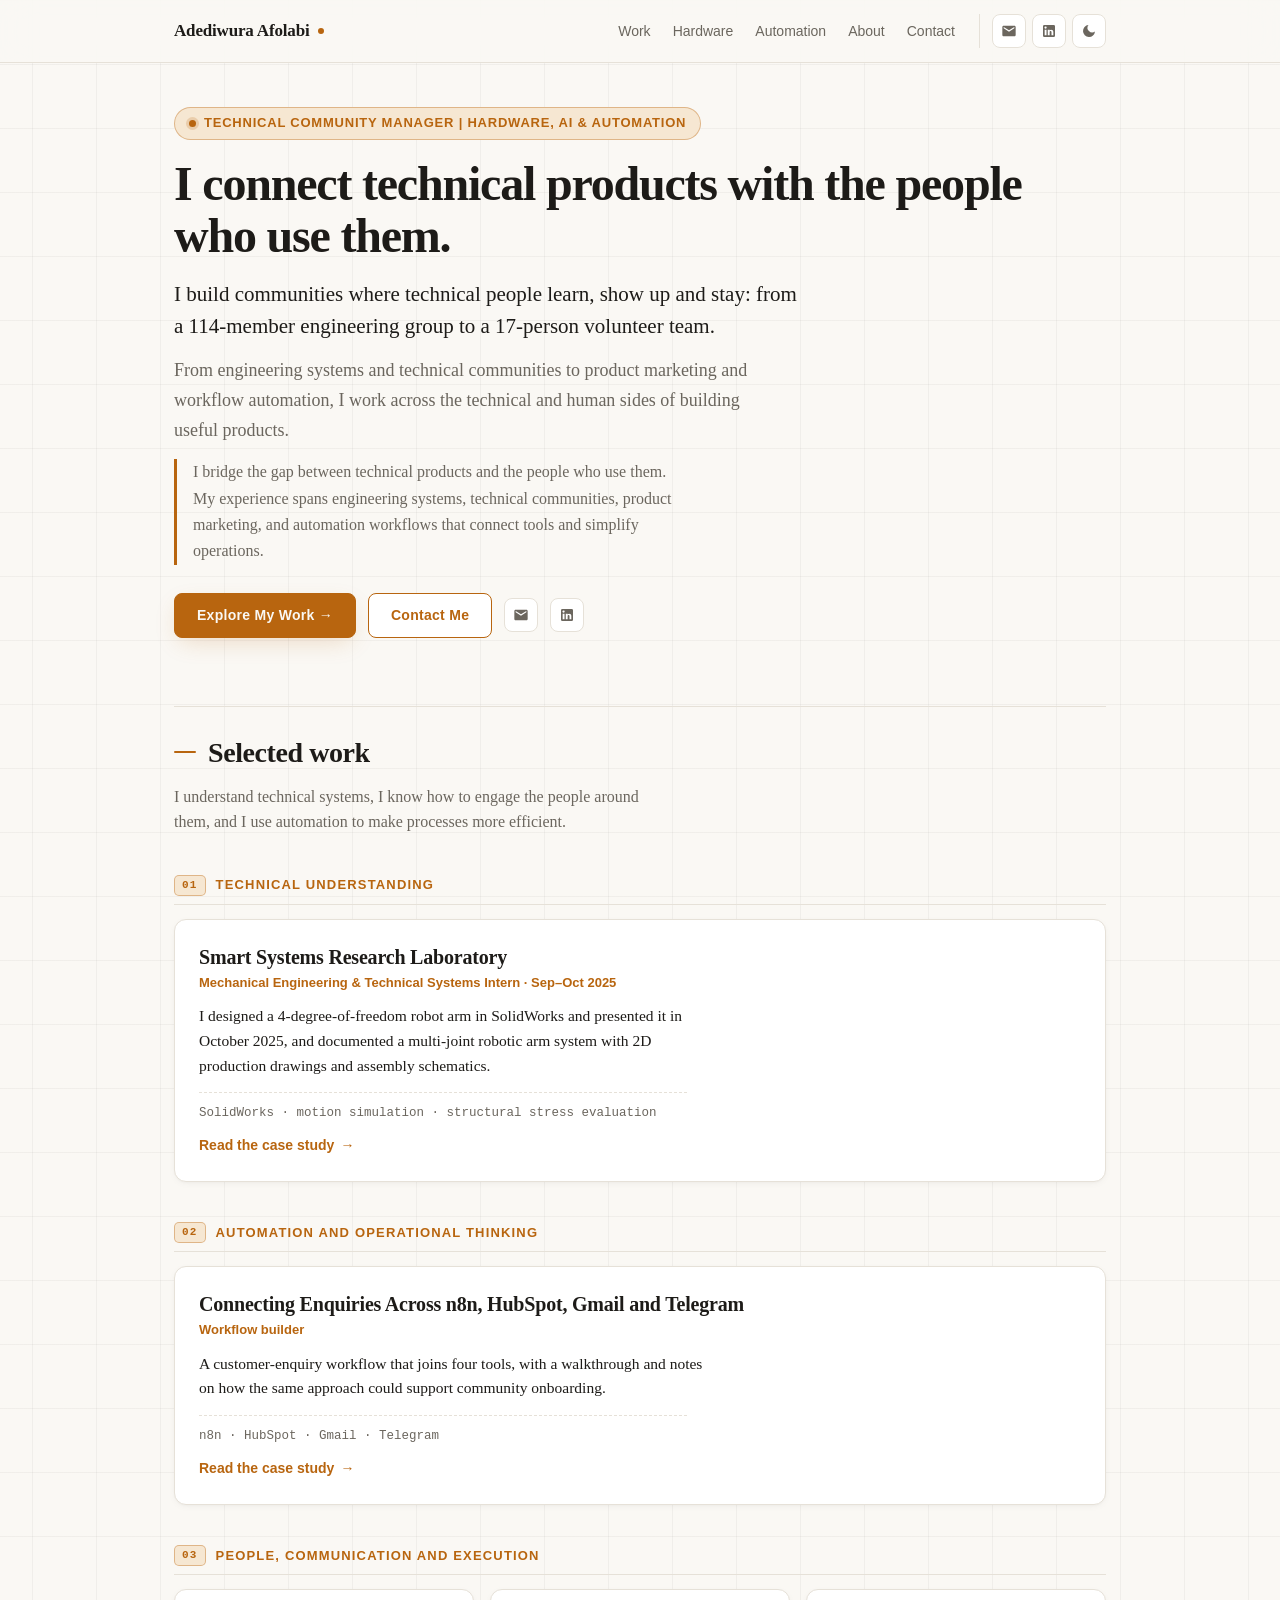
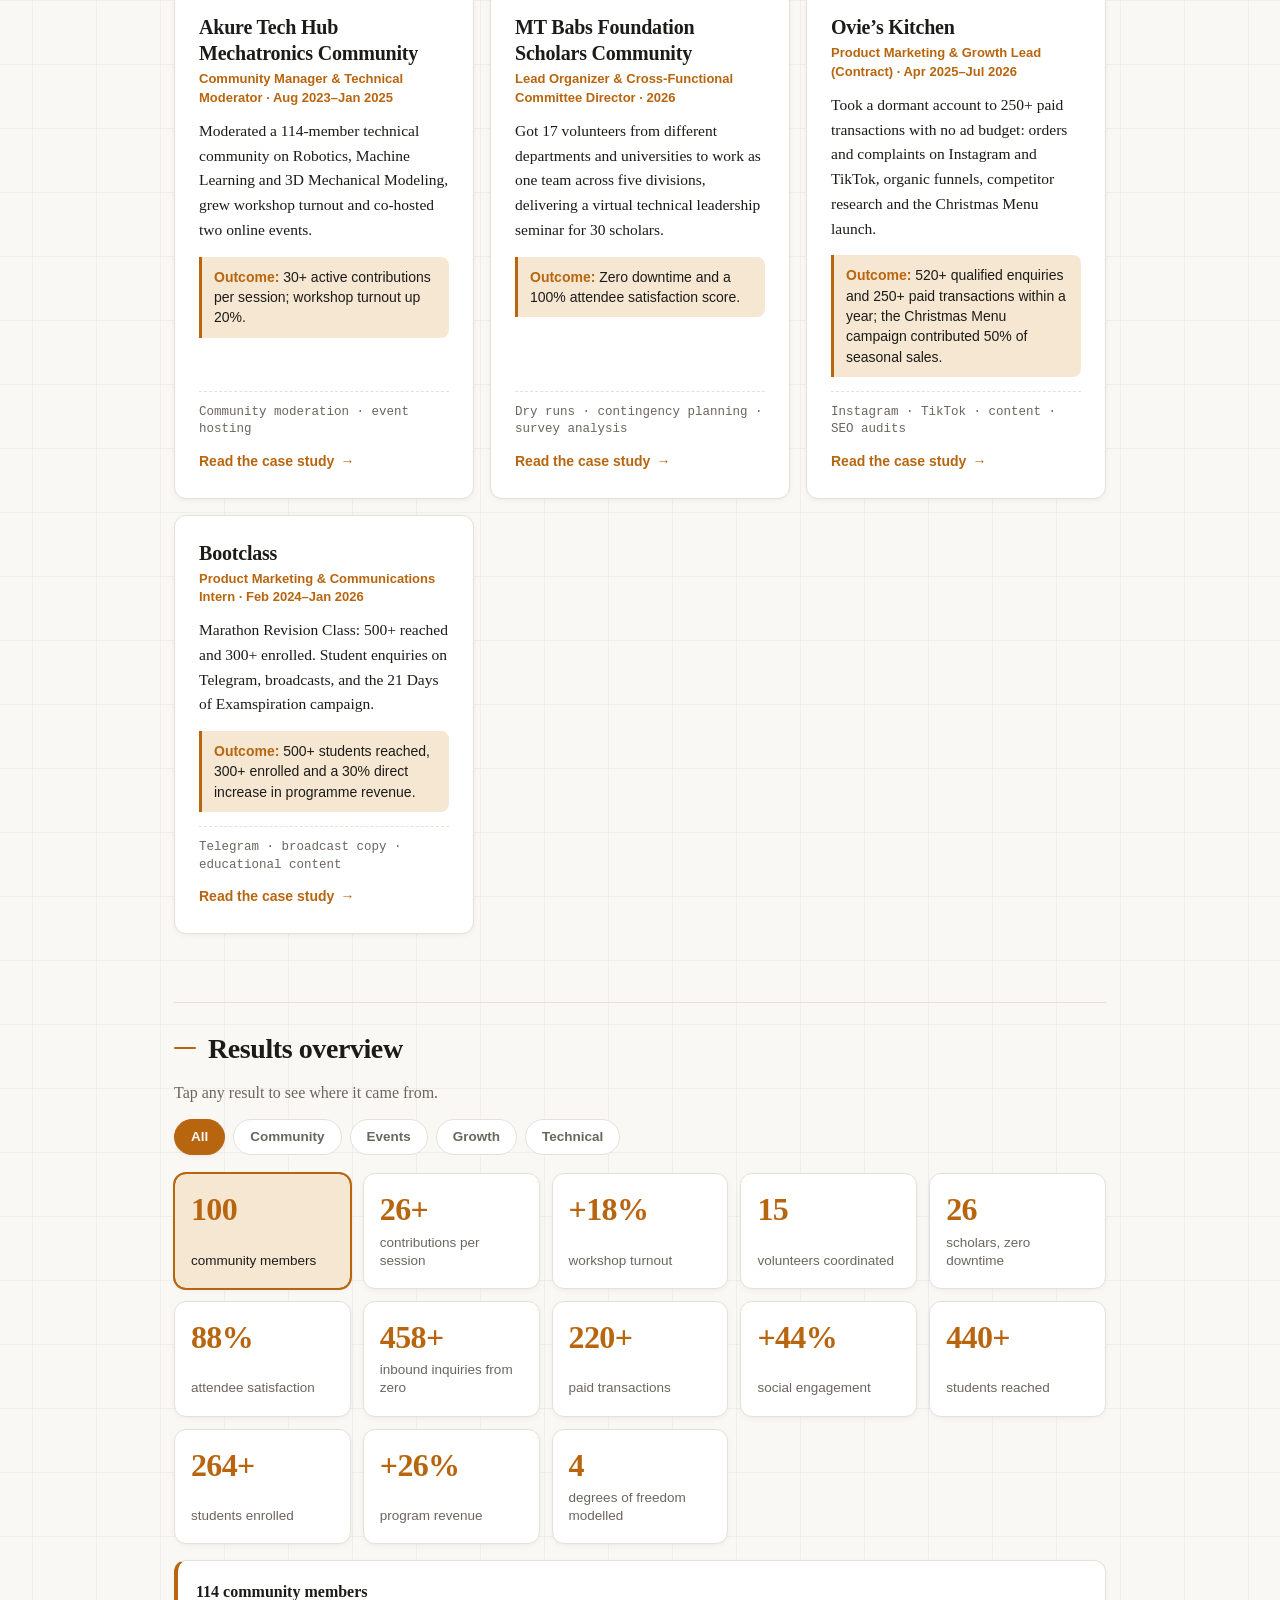
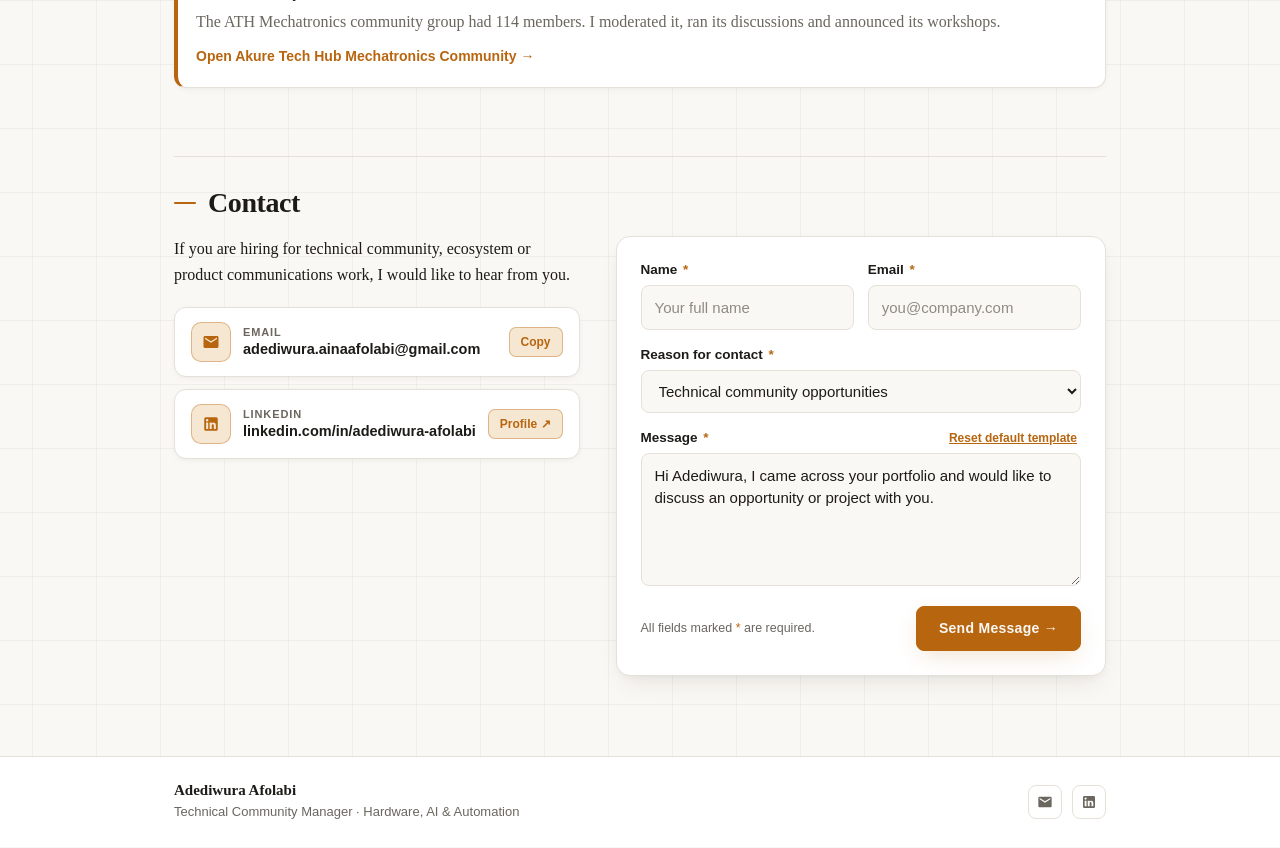
==== commit b073ed12: "Update About section, embed automation walkthrough & workflow image, add 2D CAD drawings, and link f" ====
--- a/index.html
+++ b/index.html
@@ -26,11 +26,13 @@
 <header class="site"><div><a class="name" href="./">Adediwura Afolabi</a>
 <nav aria-label="Main"><a href="#work">Work</a><a href="smart-systems/">Hardware</a><a href="automation/">Automation</a><a href="#about">About</a><a href="#contact">Contact</a></nav></div></header>
 <main id="main">
+<section id="about" aria-label="About Adediwura Afolabi">
 <p class="mute hero-kicker" style="font:600 15px system-ui,sans-serif">Technical Community Manager | Hardware, AI &amp; Automation</p>
 <h1 style="margin-top:6px">I connect technical products with the people who use them.</h1>
 <p class="mute hero-intro" style="max-width:62ch;margin-bottom:10px">I build communities where technical people learn, show up and stay: from a 114-member engineering group to a 17-person volunteer team.</p>
 <p class="lede mute">From engineering systems and technical communities to product marketing and workflow automation, I work across the technical and human sides of building useful products.</p>
 <p class="hero-sub" style="margin-top:14px;max-width:62ch">I bridge the gap between technical products and the people who use them. My experience spans engineering systems, technical communities, product marketing, and automation workflows that connect tools and simplify operations.</p>
+</section>
 <div class="btns">
   <a class="btn main" href="#work">Explore My Work →</a>
   <a class="btn" href="#contact">Contact Me</a>
@@ -51,10 +53,6 @@
 <div class="chips"><button data-f="All" class="on">All</button><button data-f="Community">Community</button><button data-f="Events">Events</button><button data-f="Growth">Growth</button><button data-f="Technical">Technical</button></div>
 <div class="tiles" id="tiles"></div>
 <div class="card detail" id="detail" hidden></div>
-
-<h2 id="about">About</h2>
-<p style="max-width:68ch">I study Mechatronics Engineering at the Federal University of Technology Akure (B.Eng., expected November 2027, CGPA 4.71/5.00). I am looking for roles with hardware, robotics and engineering startups, developer-tool and AI companies, and technical communities.</p>
-<ul class="list"><li>Technical community management</li><li>Hardware and engineering systems</li><li>Workflow automation</li><li>Product marketing and customer engagement</li><li>Seminar coordination and cross-functional leadership</li><li>Technical documentation and communication</li></ul>
 
 <h2 id="contact">Contact</h2>
 <div class="contact-layout">
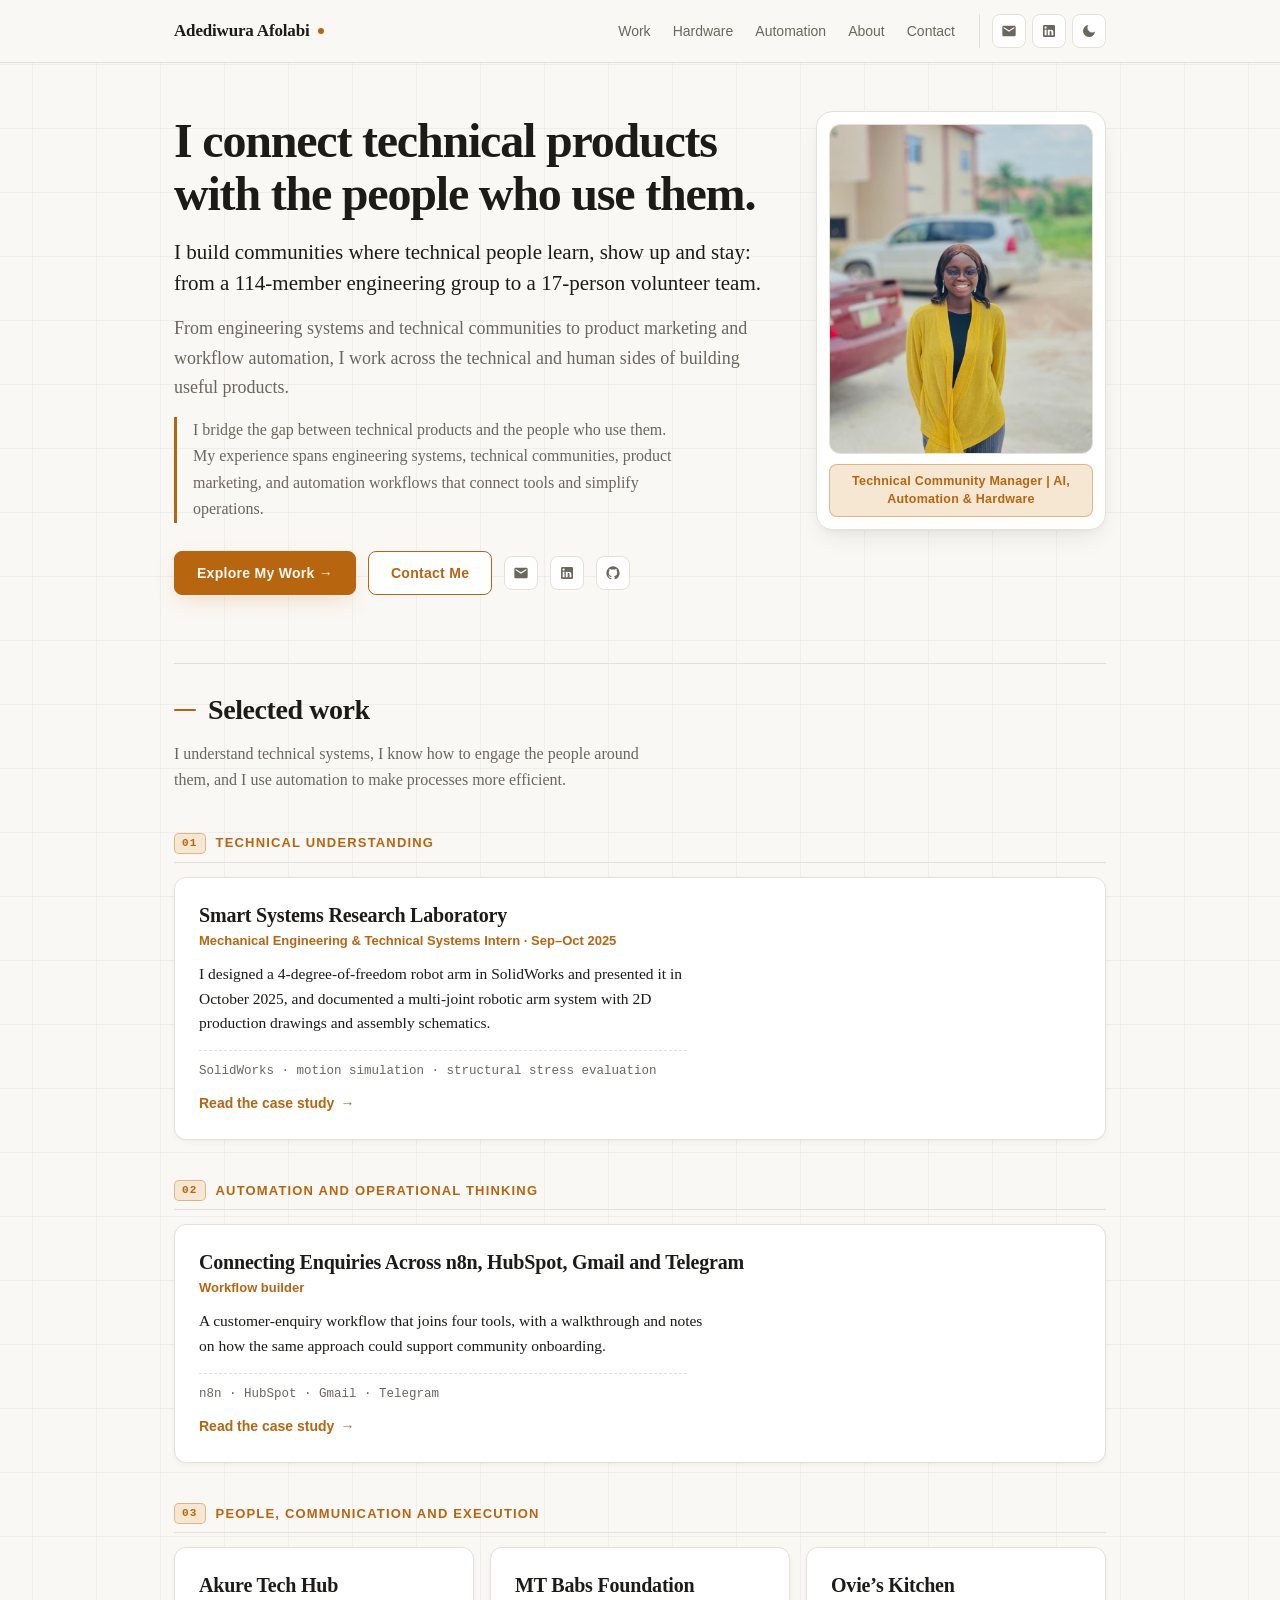
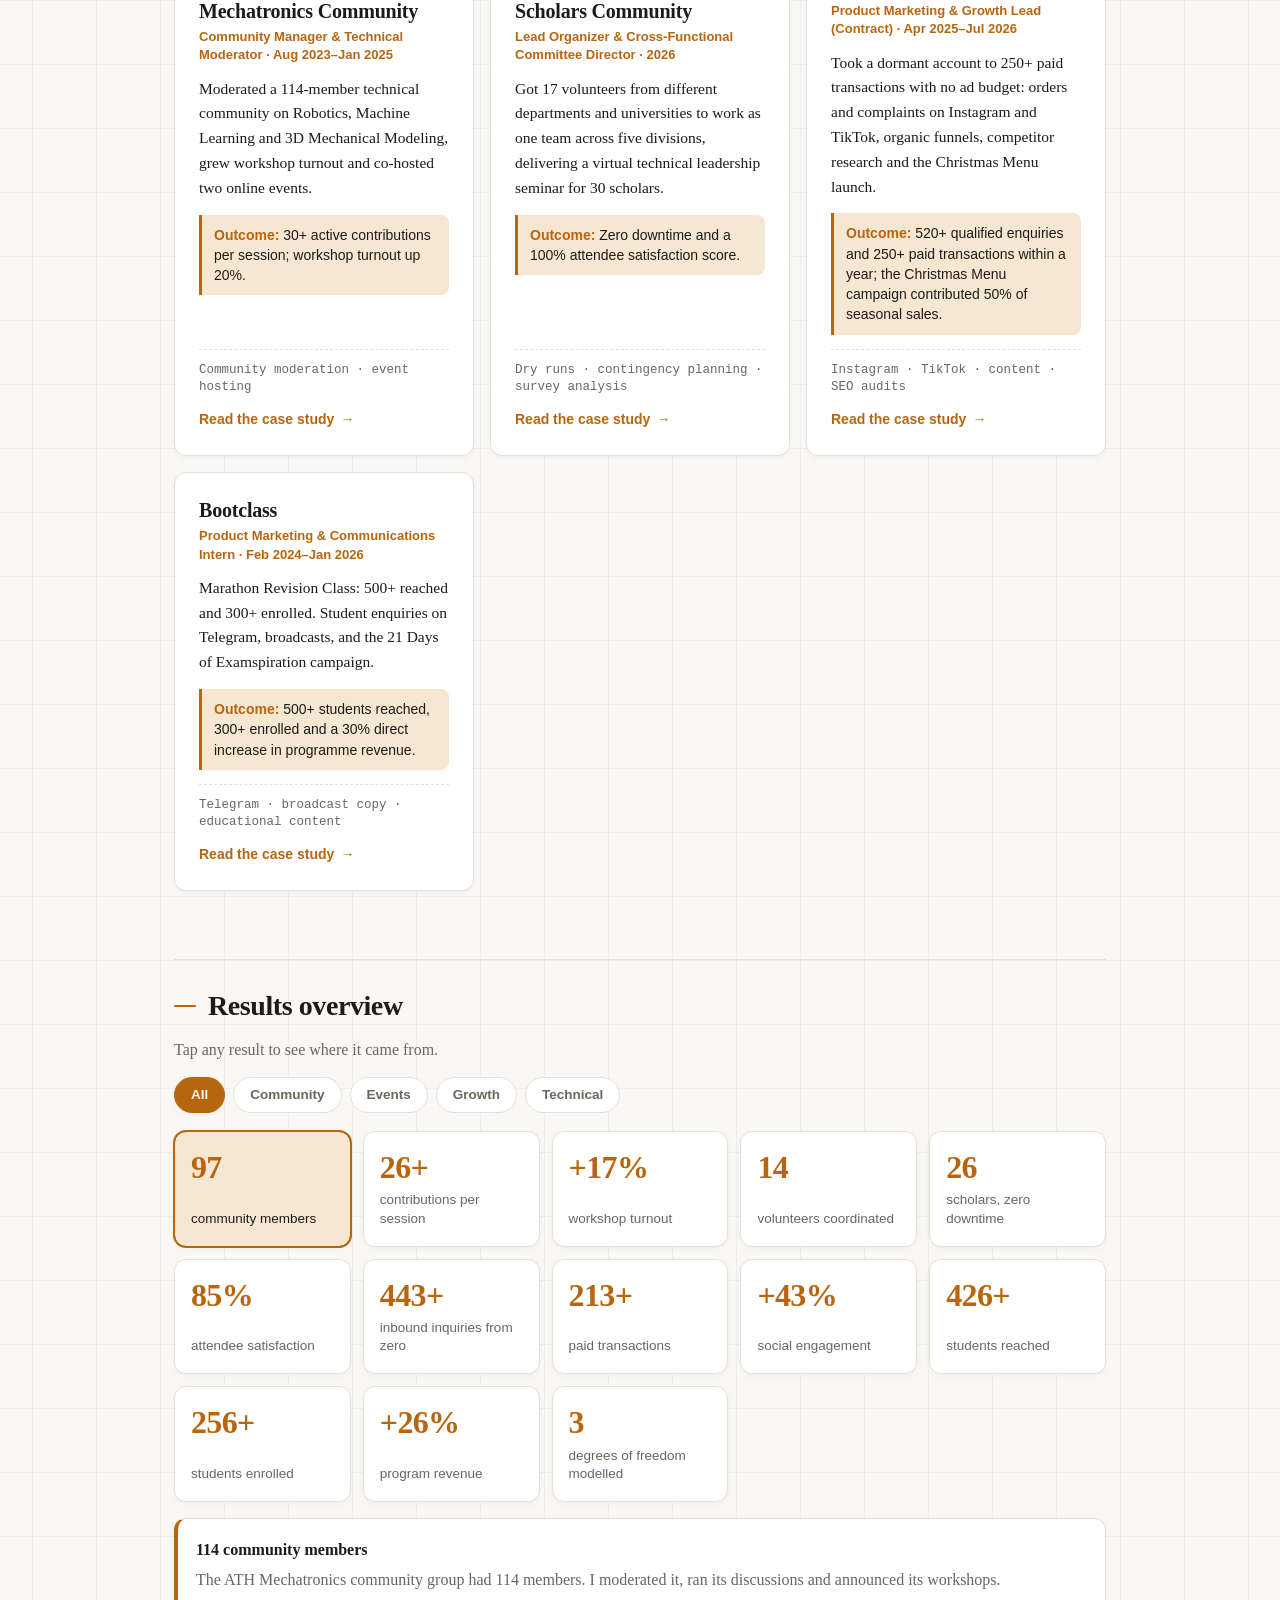
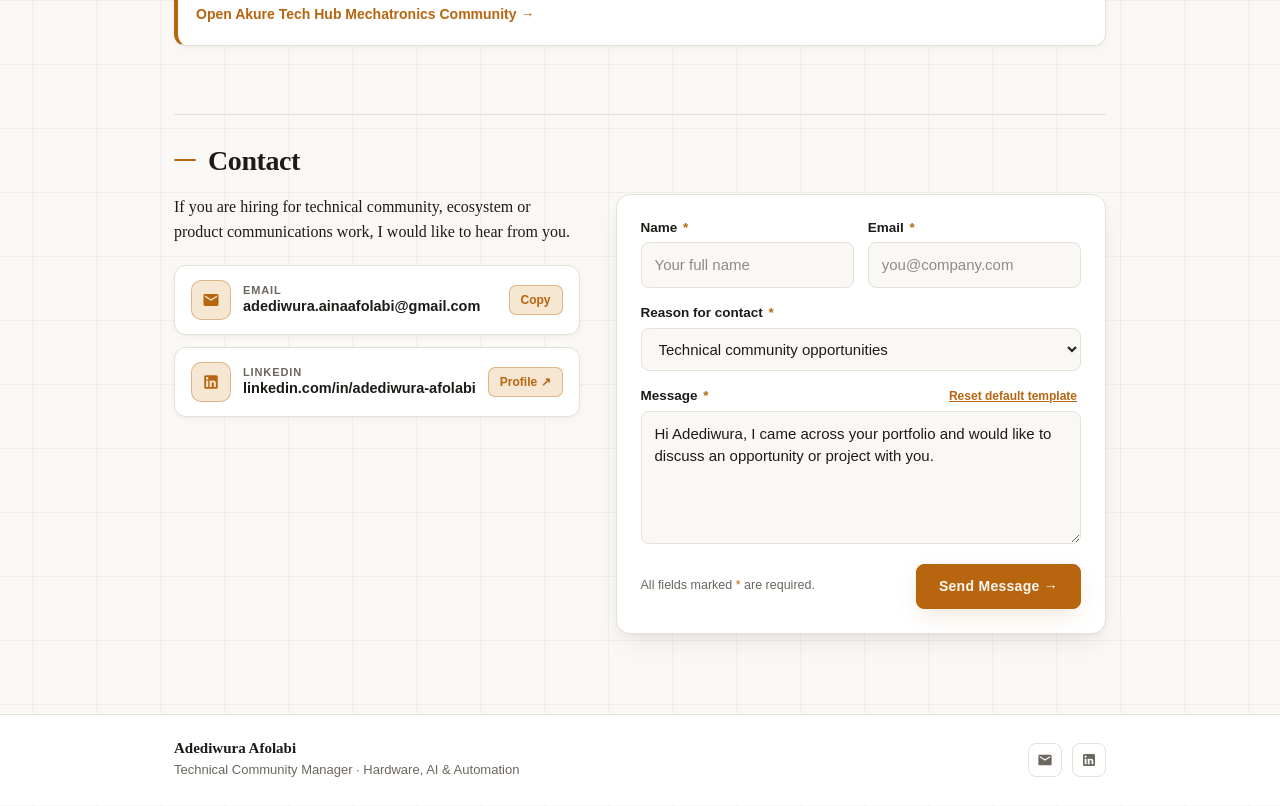
==== commit 1c4f11e5: "Add portrait on the right of hero section with role subtext and update README" ====
--- a/index.html
+++ b/index.html
@@ -26,23 +26,33 @@
 <header class="site"><div><a class="name" href="./">Adediwura Afolabi</a>
 <nav aria-label="Main"><a href="#work">Work</a><a href="smart-systems/">Hardware</a><a href="automation/">Automation</a><a href="#about">About</a><a href="#contact">Contact</a></nav></div></header>
 <main id="main">
-<section id="about" aria-label="About Adediwura Afolabi">
-<p class="mute hero-kicker" style="font:600 15px system-ui,sans-serif">Technical Community Manager | Hardware, AI &amp; Automation</p>
-<h1 style="margin-top:6px">I connect technical products with the people who use them.</h1>
-<p class="mute hero-intro" style="max-width:62ch;margin-bottom:10px">I build communities where technical people learn, show up and stay: from a 114-member engineering group to a 17-person volunteer team.</p>
-<p class="lede mute">From engineering systems and technical communities to product marketing and workflow automation, I work across the technical and human sides of building useful products.</p>
-<p class="hero-sub" style="margin-top:14px;max-width:62ch">I bridge the gap between technical products and the people who use them. My experience spans engineering systems, technical communities, product marketing, and automation workflows that connect tools and simplify operations.</p>
+<section id="about" class="hero-split" aria-label="About Adediwura Afolabi">
+  <div class="hero-copy">
+    <h1 style="margin-top:0">I connect technical products with the people who use them.</h1>
+    <p class="mute hero-intro" style="max-width:62ch;margin-bottom:10px">I build communities where technical people learn, show up and stay: from a 114-member engineering group to a 17-person volunteer team.</p>
+    <p class="lede mute">From engineering systems and technical communities to product marketing and workflow automation, I work across the technical and human sides of building useful products.</p>
+    <p class="hero-sub" style="margin-top:14px;max-width:62ch">I bridge the gap between technical products and the people who use them. My experience spans engineering systems, technical communities, product marketing, and automation workflows that connect tools and simplify operations.</p>
+    <div class="btns">
+      <a class="btn main" href="#work">Explore My Work →</a>
+      <a class="btn" href="#contact">Contact Me</a>
+      <a class="icon-btn" href="mailto:adediwura.ainaafolabi@gmail.com?subject=Portfolio%20Enquiry&amp;body=Hi%20Adediwura%2C%0A%0AI%20came%20across%20your%20portfolio%20and%20would%20like%20to%20discuss%20an%20opportunity%20or%20project%20with%20you." aria-label="Send an email to adediwura.ainaafolabi@gmail.com" data-tip="Email: adediwura.ainaafolabi@gmail.com">
+        <svg viewBox="0 0 24 24" aria-hidden="true"><path d="M20 4H4c-1.1 0-2 .9-2 2v12c0 1.1.9 2 2 2h16c1.1 0 2-.9 2-2V6c0-1.1-.9-2-2-2zm0 4-8 5-8-5V6l8 5 8-5v2z"/></svg>
+      </a>
+      <a class="icon-btn" href="https://www.linkedin.com/in/adediwura-afolabi" target="_blank" rel="noopener noreferrer" aria-label="Adediwura Afolabi on LinkedIn (opens in new tab)" data-tip="LinkedIn: adediwura-afolabi">
+        <svg viewBox="0 0 24 24" aria-hidden="true"><path d="M19 3a2 2 0 0 1 2 2v14a2 2 0 0 1-2 2H5a2 2 0 0 1-2-2V5a2 2 0 0 1 2-2h14m-.5 15.5v-5.3a3.26 3.26 0 0 0-3.26-3.26c-.85 0-1.84.52-2.28 1.3v-1.11h-2.79v8.37h2.79v-4.93c0-.77.62-1.4 1.39-1.4a1.4 1.4 0 0 1 1.4 1.4v4.93h2.75M6.88 8.56a1.68 1.68 0 0 0 1.68-1.68c0-.93-.75-1.69-1.68-1.69a1.69 1.69 0 0 0-1.69 1.69c0 .93.76 1.68 1.69 1.68m1.39 9.94v-8.37H5.5v8.37h2.77z"/></svg>
+      </a>
+      <a class="icon-btn" href="https://github.com/3d-modelswithAde" target="_blank" rel="noopener noreferrer" aria-label="Adediwura Afolabi on GitHub (opens in new tab)" data-tip="GitHub: 3d-modelswithAde">
+        <svg viewBox="0 0 24 24" aria-hidden="true"><path d="M12 2A10 10 0 0 0 2 12c0 4.42 2.87 8.17 6.84 9.5.5.08.66-.23.66-.5v-1.69c-2.77.6-3.36-1.34-3.36-1.34-.46-1.16-1.11-1.47-1.11-1.47-.91-.62.07-.6.07-.6 1 .07 1.53 1.03 1.53 1.03.87 1.52 2.34 1.07 2.91.83.09-.65.35-1.09.63-1.34-2.22-.25-4.55-1.11-4.55-4.92 0-1.11.38-2 1.03-2.71-.1-.25-.45-1.29.1-2.64 0 0 .84-.27 2.75 1.02.79-.22 1.65-.33 2.5-.33.85 0 1.71.11 2.5.33 1.91-1.29 2.75-1.02 2.75-1.02.55 1.35.2 2.39.1 2.64.65.71 1.03 1.6 1.03 2.71 0 3.82-2.34 4.66-4.57 4.91.36.31.69.92.69 1.85V21c0 .27.16.59.67.5C19.14 20.16 22 16.42 22 12A10 10 0 0 0 12 2z"/></svg>
+      </a>
+    </div>
+  </div>
+  <figure class="hero-portrait">
+    <div class="hero-portrait-frame">
+      <img src="adediwura-afolabi.jpg" alt="Adediwura Afolabi" width="736" height="1080" loading="eager">
+    </div>
+    <figcaption class="hero-portrait-sub">Technical Community Manager | AI, Automation &amp; Hardware</figcaption>
+  </figure>
 </section>
-<div class="btns">
-  <a class="btn main" href="#work">Explore My Work →</a>
-  <a class="btn" href="#contact">Contact Me</a>
-  <a class="icon-btn" href="mailto:adediwura.ainaafolabi@gmail.com?subject=Portfolio%20Enquiry&amp;body=Hi%20Adediwura%2C%0A%0AI%20came%20across%20your%20portfolio%20and%20would%20like%20to%20discuss%20an%20opportunity%20or%20project%20with%20you." aria-label="Send an email to adediwura.ainaafolabi@gmail.com" data-tip="Email: adediwura.ainaafolabi@gmail.com">
-    <svg viewBox="0 0 24 24" aria-hidden="true"><path d="M20 4H4c-1.1 0-2 .9-2 2v12c0 1.1.9 2 2 2h16c1.1 0 2-.9 2-2V6c0-1.1-.9-2-2-2zm0 4-8 5-8-5V6l8 5 8-5v2z"/></svg>
-  </a>
-  <a class="icon-btn" href="https://www.linkedin.com/in/adediwura-afolabi" target="_blank" rel="noopener noreferrer" aria-label="Adediwura Afolabi on LinkedIn (opens in new tab)" data-tip="LinkedIn: adediwura-afolabi">
-    <svg viewBox="0 0 24 24" aria-hidden="true"><path d="M19 3a2 2 0 0 1 2 2v14a2 2 0 0 1-2 2H5a2 2 0 0 1-2-2V5a2 2 0 0 1 2-2h14m-.5 15.5v-5.3a3.26 3.26 0 0 0-3.26-3.26c-.85 0-1.84.52-2.28 1.3v-1.11h-2.79v8.37h2.79v-4.93c0-.77.62-1.4 1.39-1.4a1.4 1.4 0 0 1 1.4 1.4v4.93h2.75M6.88 8.56a1.68 1.68 0 0 0 1.68-1.68c0-.93-.75-1.69-1.68-1.69a1.69 1.69 0 0 0-1.69 1.69c0 .93.76 1.68 1.69 1.68m1.39 9.94v-8.37H5.5v8.37h2.77z"/></svg>
-  </a>
-</div>
 
 <h2 id="work">Selected work</h2>
 <p class="mute" style="max-width:62ch">I understand technical systems, I know how to engage the people around them, and I use automation to make processes more efficient.</p>
--- a/site.css
+++ b/site.css
@@ -328,6 +328,68 @@
 }
 
 /* Hero Section Styling on Home Page */
+.hero-split {
+  display: grid;
+  grid-template-columns: 1fr;
+  gap: 28px;
+  align-items: center;
+}
+
+@media (min-width: 780px) {
+  .hero-split {
+    grid-template-columns: minmax(0, 1.35fr) 290px;
+    gap: 36px;
+    align-items: start;
+  }
+}
+
+.hero-portrait {
+  margin: 0;
+  background: var(--card);
+  border: 1px solid var(--line);
+  border-radius: 16px;
+  padding: 12px;
+  box-shadow: var(--shadow-md);
+  max-width: 310px;
+  width: 100%;
+  justify-self: center;
+}
+
+@media (min-width: 780px) {
+  .hero-portrait {
+    justify-self: end;
+    margin-top: 4px;
+  }
+}
+
+.hero-portrait-frame {
+  border-radius: 11px;
+  overflow: hidden;
+  border: 1px solid var(--line);
+  aspect-ratio: 4 / 5;
+  background: var(--acc2);
+}
+
+.hero-portrait-frame img {
+  width: 100%;
+  height: 100%;
+  object-fit: cover;
+  object-position: center 62%;
+  display: block;
+}
+
+.hero-portrait-sub {
+  margin-top: 10px;
+  padding: 8px 10px;
+  border-radius: 8px;
+  background: var(--acc2);
+  border: 1px solid var(--border-strong);
+  font: 600 12.5px/1.4 var(--font-sans);
+  color: var(--acc);
+  text-align: center;
+  letter-spacing: 0.02em;
+}
+
 .hero-kicker {
   font: 600 13px/1.4 var(--font-sans) !important;
   letter-spacing: 0.06em;
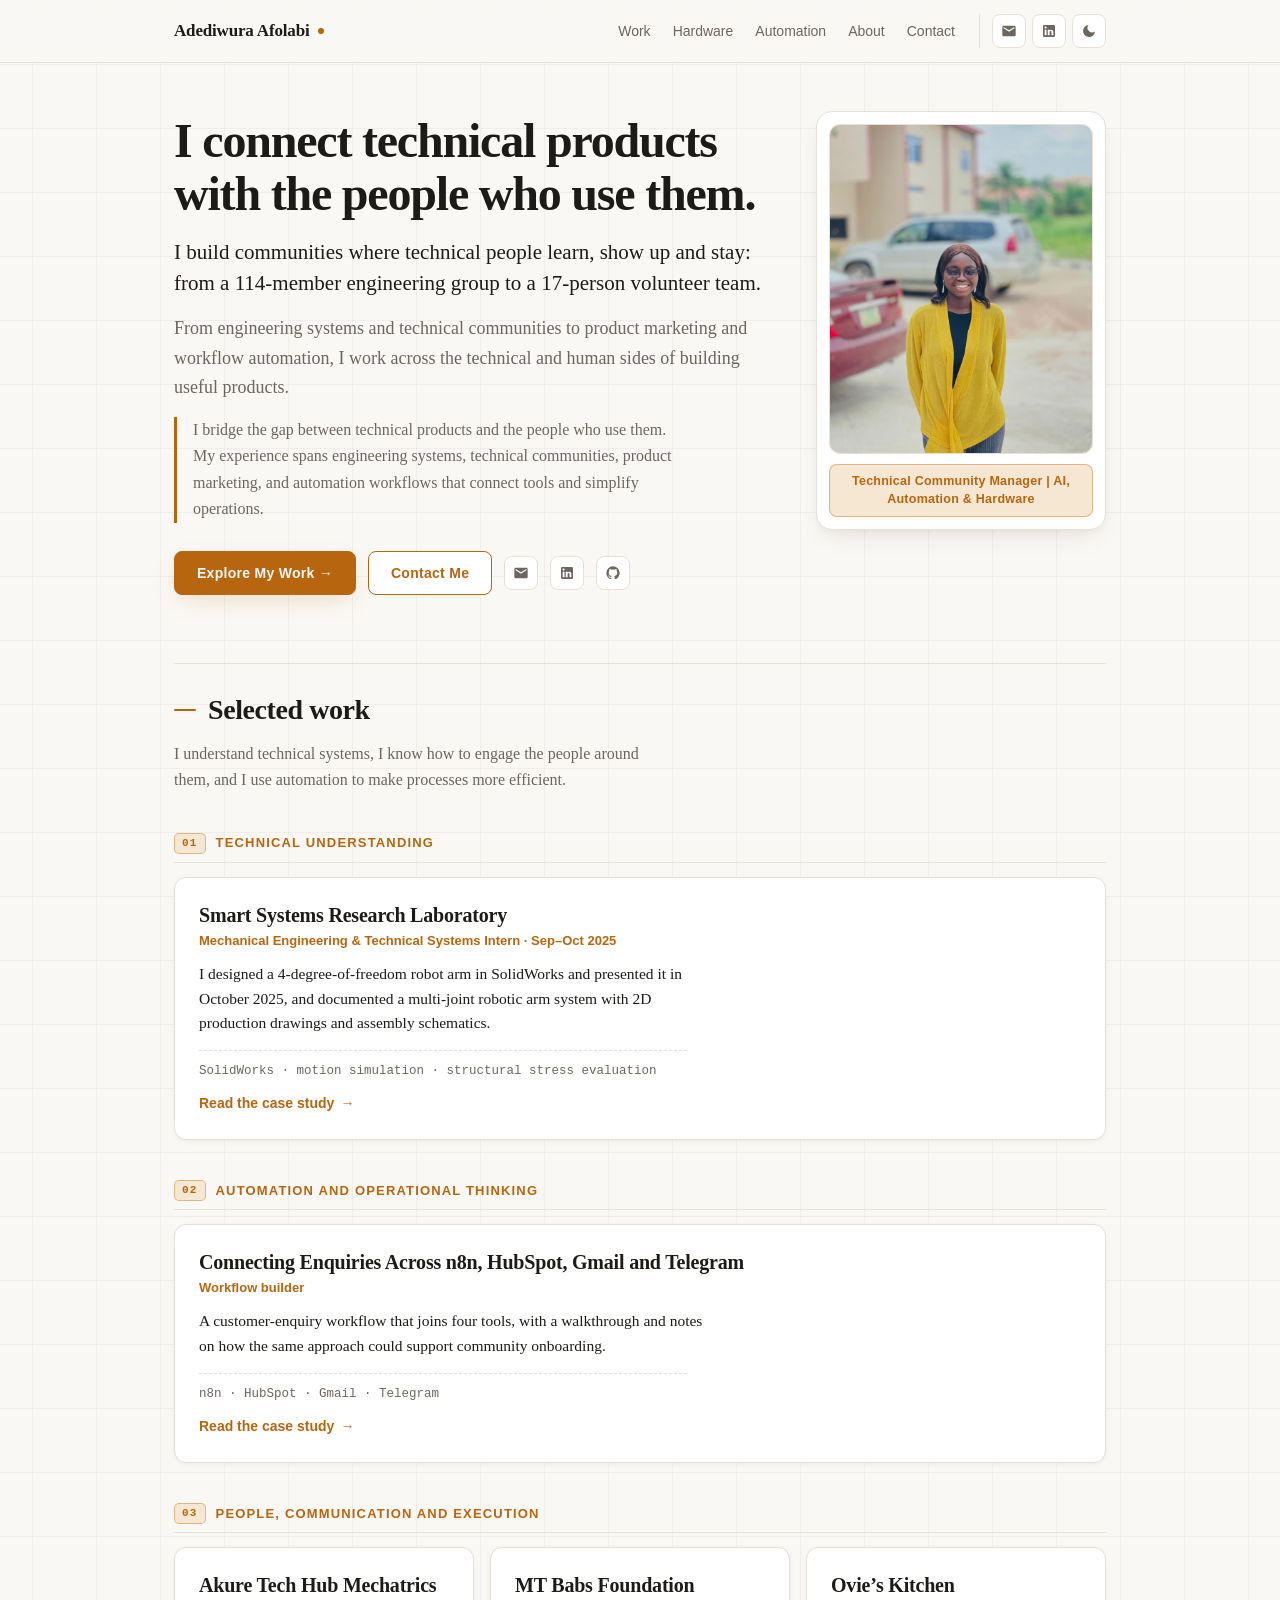
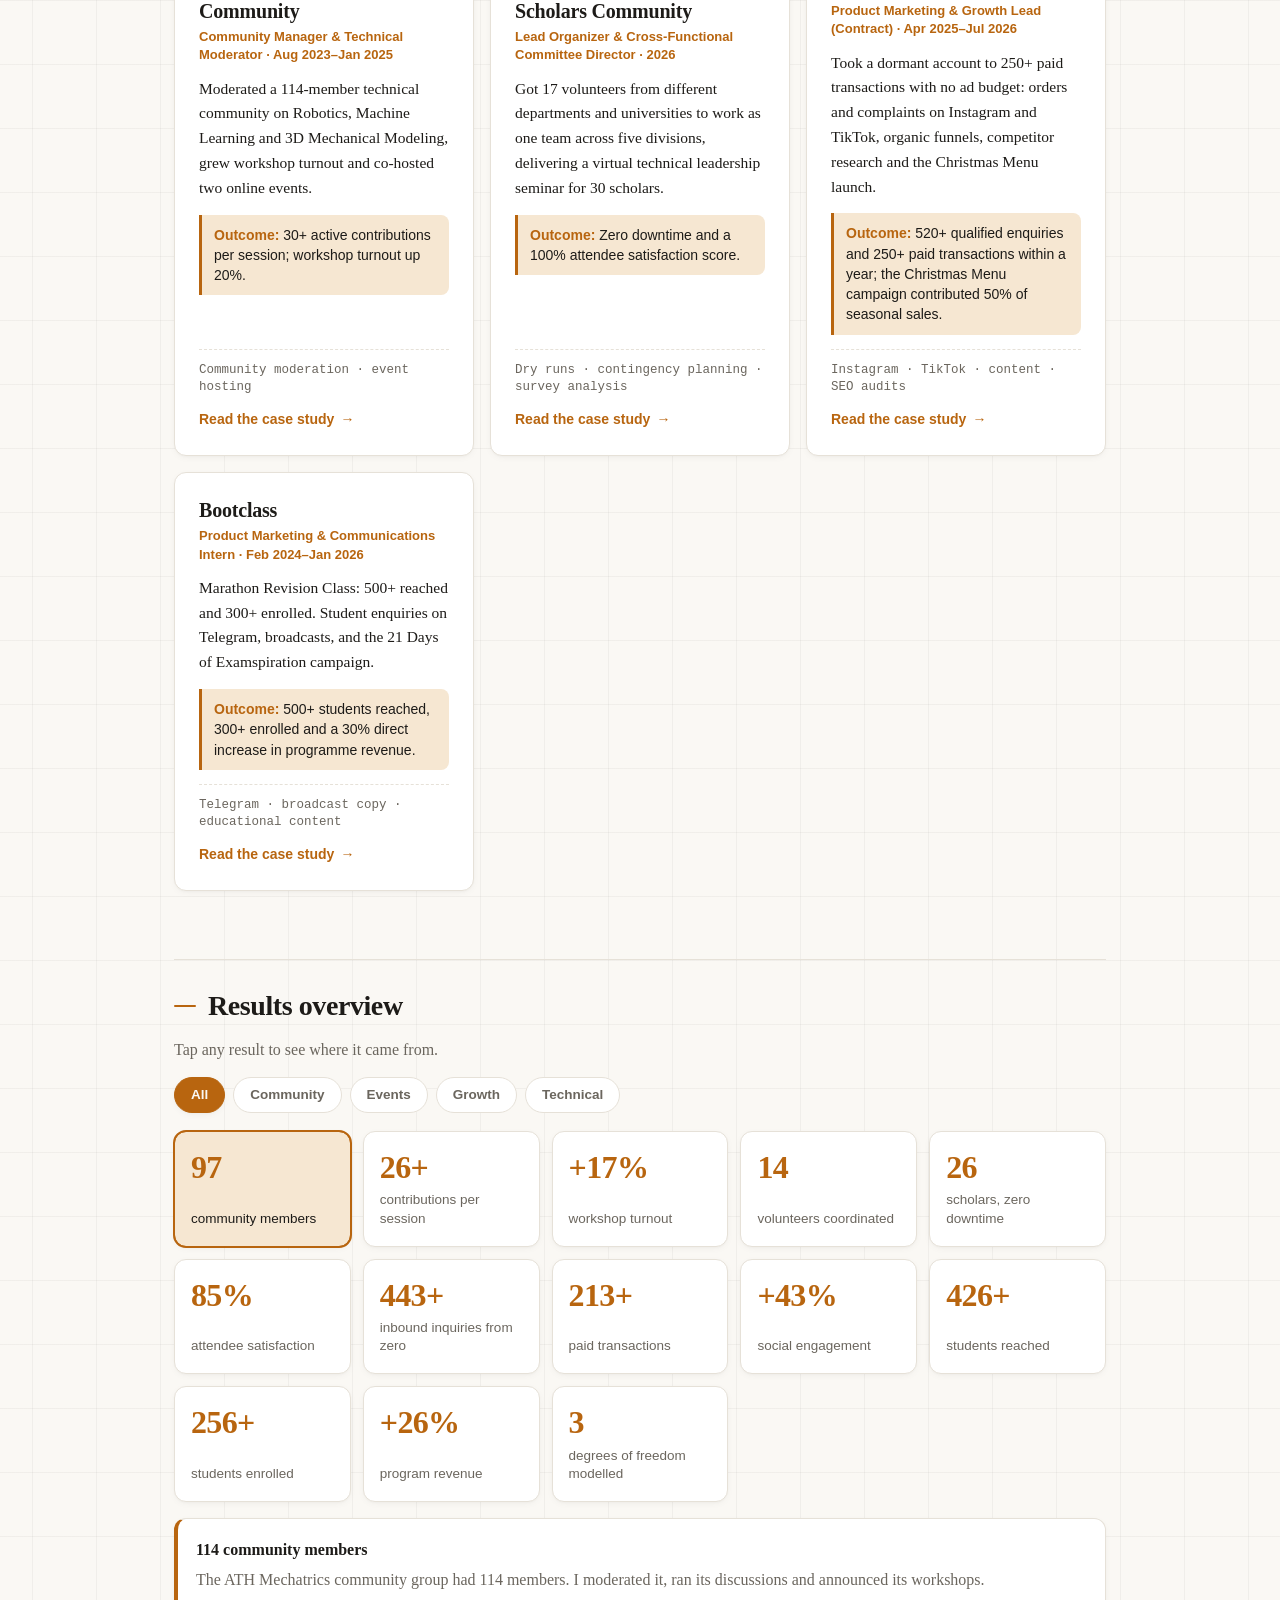
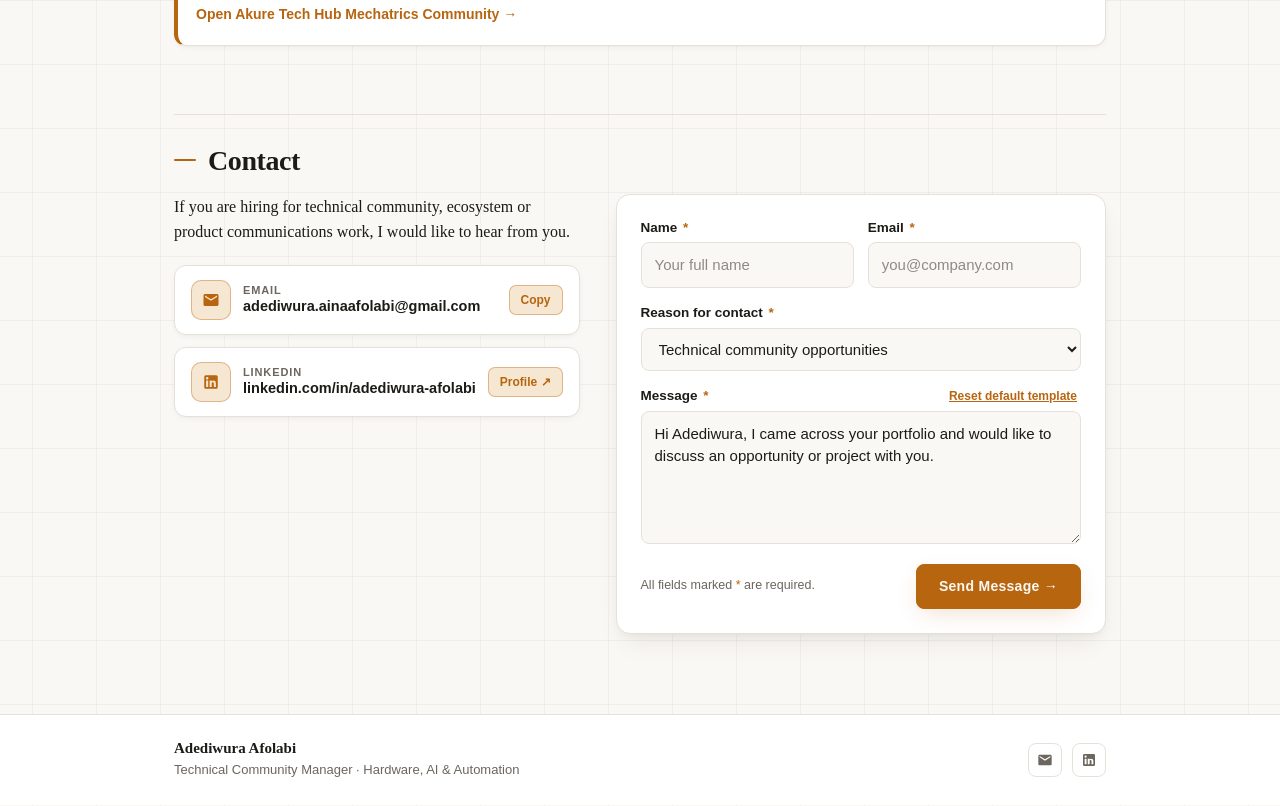
==== commit 13ed8058: "Update all HTML pages and README to Akure Tech Hub Mechatrics Community" ====
--- a/index.html
+++ b/index.html
@@ -56,7 +56,7 @@
 
 <h2 id="work">Selected work</h2>
 <p class="mute" style="max-width:62ch">I understand technical systems, I know how to engage the people around them, and I use automation to make processes more efficient.</p>
-<h3 class="group">Technical understanding</h3><ul class="work"><li><div><h3><a href="smart-systems/">Smart Systems Research Laboratory</a></h3><p class="meta">Mechanical Engineering &amp; Technical Systems Intern · Sep–Oct 2025</p><p>I designed a 4-degree-of-freedom robot arm in SolidWorks and presented it in October 2025, and documented a multi-joint robotic arm system with 2D production drawings and assembly schematics.</p></div><div><p class="tools">SolidWorks · motion simulation · structural stress evaluation</p><a class="go" href="smart-systems/">Read the case study</a></div></li></ul><h3 class="group">Automation and operational thinking</h3><ul class="work"><li><div><h3><a href="automation/">Connecting Enquiries Across n8n, HubSpot, Gmail and Telegram</a></h3><p class="meta">Workflow builder</p><p>A customer-enquiry workflow that joins four tools, with a walkthrough and notes on how the same approach could support community onboarding.</p></div><div><p class="tools">n8n · HubSpot · Gmail · Telegram</p><a class="go" href="automation/">Read the case study</a></div></li></ul><h3 class="group">People, communication and execution</h3><ul class="work"><li><div><h3><a href="akure-tech-hub/">Akure Tech Hub Mechatronics Community</a></h3><p class="meta">Community Manager &amp; Technical Moderator · Aug 2023–Jan 2025</p><p>Moderated a 114-member technical community on Robotics, Machine Learning and 3D Mechanical Modeling, grew workshop turnout and co-hosted two online events.</p><p class="out"><b>Outcome:</b> 30+ active contributions per session; workshop turnout up 20%.</p></div><div><p class="tools">Community moderation · event hosting</p><a class="go" href="akure-tech-hub/">Read the case study</a></div></li><li><div><h3><a href="mtbabs-seminars/">MT Babs Foundation Scholars Community</a></h3><p class="meta">Lead Organizer &amp; Cross-Functional Committee Director · 2026</p><p>Got 17 volunteers from different departments and universities to work as one team across five divisions, delivering a virtual technical leadership seminar for 30 scholars.</p><p class="out"><b>Outcome:</b> Zero downtime and a 100% attendee satisfaction score.</p></div><div><p class="tools">Dry runs · contingency planning · survey analysis</p><a class="go" href="mtbabs-seminars/">Read the case study</a></div></li><li><div><h3><a href="ovies-kitchen/">Ovie’s Kitchen</a></h3><p class="meta">Product Marketing &amp; Growth Lead (Contract) · Apr 2025–Jul 2026</p><p>Took a dormant account to 250+ paid transactions with no ad budget: orders and complaints on Instagram and TikTok, organic funnels, competitor research and the Christmas Menu launch.</p><p class="out"><b>Outcome:</b> 520+ qualified enquiries and 250+ paid transactions within a year; the Christmas Menu campaign contributed 50% of seasonal sales.</p></div><div><p class="tools">Instagram · TikTok · content · SEO audits</p><a class="go" href="ovies-kitchen/">Read the case study</a></div></li><li><div><h3><a href="bootclass/">Bootclass</a></h3><p class="meta">Product Marketing &amp; Communications Intern · Feb 2024–Jan 2026</p><p>Marathon Revision Class: 500+ reached and 300+ enrolled. Student enquiries on Telegram, broadcasts, and the 21 Days of Examspiration campaign.</p><p class="out"><b>Outcome:</b> 500+ students reached, 300+ enrolled and a 30% direct increase in programme revenue.</p></div><div><p class="tools">Telegram · broadcast copy · educational content</p><a class="go" href="bootclass/">Read the case study</a></div></li></ul>
+<h3 class="group">Technical understanding</h3><ul class="work"><li><div><h3><a href="smart-systems/">Smart Systems Research Laboratory</a></h3><p class="meta">Mechanical Engineering &amp; Technical Systems Intern · Sep–Oct 2025</p><p>I designed a 4-degree-of-freedom robot arm in SolidWorks and presented it in October 2025, and documented a multi-joint robotic arm system with 2D production drawings and assembly schematics.</p></div><div><p class="tools">SolidWorks · motion simulation · structural stress evaluation</p><a class="go" href="smart-systems/">Read the case study</a></div></li></ul><h3 class="group">Automation and operational thinking</h3><ul class="work"><li><div><h3><a href="automation/">Connecting Enquiries Across n8n, HubSpot, Gmail and Telegram</a></h3><p class="meta">Workflow builder</p><p>A customer-enquiry workflow that joins four tools, with a walkthrough and notes on how the same approach could support community onboarding.</p></div><div><p class="tools">n8n · HubSpot · Gmail · Telegram</p><a class="go" href="automation/">Read the case study</a></div></li></ul><h3 class="group">People, communication and execution</h3><ul class="work"><li><div><h3><a href="akure-tech-hub/">Akure Tech Hub Mechatrics Community</a></h3><p class="meta">Community Manager &amp; Technical Moderator · Aug 2023–Jan 2025</p><p>Moderated a 114-member technical community on Robotics, Machine Learning and 3D Mechanical Modeling, grew workshop turnout and co-hosted two online events.</p><p class="out"><b>Outcome:</b> 30+ active contributions per session; workshop turnout up 20%.</p></div><div><p class="tools">Community moderation · event hosting</p><a class="go" href="akure-tech-hub/">Read the case study</a></div></li><li><div><h3><a href="mtbabs-seminars/">MT Babs Foundation Scholars Community</a></h3><p class="meta">Lead Organizer &amp; Cross-Functional Committee Director · 2026</p><p>Got 17 volunteers from different departments and universities to work as one team across five divisions, delivering a virtual technical leadership seminar for 30 scholars.</p><p class="out"><b>Outcome:</b> Zero downtime and a 100% attendee satisfaction score.</p></div><div><p class="tools">Dry runs · contingency planning · survey analysis</p><a class="go" href="mtbabs-seminars/">Read the case study</a></div></li><li><div><h3><a href="ovies-kitchen/">Ovie’s Kitchen</a></h3><p class="meta">Product Marketing &amp; Growth Lead (Contract) · Apr 2025–Jul 2026</p><p>Took a dormant account to 250+ paid transactions with no ad budget: orders and complaints on Instagram and TikTok, organic funnels, competitor research and the Christmas Menu launch.</p><p class="out"><b>Outcome:</b> 520+ qualified enquiries and 250+ paid transactions within a year; the Christmas Menu campaign contributed 50% of seasonal sales.</p></div><div><p class="tools">Instagram · TikTok · content · SEO audits</p><a class="go" href="ovies-kitchen/">Read the case study</a></div></li><li><div><h3><a href="bootclass/">Bootclass</a></h3><p class="meta">Product Marketing &amp; Communications Intern · Feb 2024–Jan 2026</p><p>Marathon Revision Class: 500+ reached and 300+ enrolled. Student enquiries on Telegram, broadcasts, and the 21 Days of Examspiration campaign.</p><p class="out"><b>Outcome:</b> 500+ students reached, 300+ enrolled and a 30% direct increase in programme revenue.</p></div><div><p class="tools">Telegram · broadcast copy · educational content</p><a class="go" href="bootclass/">Read the case study</a></div></li></ul>
 
 <h2>Results overview</h2>
 <p class="mute" style="margin-bottom:10px">Tap any result to see where it came from.</p>
@@ -143,7 +143,7 @@
 </div>
 </main>
 <script>
-var D=[{"cat": "Community", "plus": 0, "n": 114, "suf": "", "label": "community members", "case": "ath", "detail": "The ATH Mechatronics community group had 114 members. I moderated it, ran its discussions and announced its workshops."}, {"cat": "Community", "plus": 0, "n": 30, "suf": "+", "label": "contributions per session", "case": "ath", "detail": "Members contributed actively in every discussion session I moderated."}, {"cat": "Community", "plus": 1, "n": 20, "suf": "%", "label": "workshop turnout", "case": "ath", "detail": "Turnout at physical tech workshops rose by 20% while I managed the community."}, {"cat": "Events", "plus": 0, "n": 17, "suf": "", "label": "volunteers coordinated", "case": "mt", "detail": "I coordinated a 17-member volunteer committee across 5 divisions: publicity, speaker engagement, technical infrastructure, registration and documentation, and seminar coordination."}, {"cat": "Events", "plus": 0, "n": 30, "suf": "", "label": "scholars, zero downtime", "case": "mt", "detail": "A virtual technical leadership seminar for 30 scholars from multiple universities ran with zero downtime."}, {"cat": "Events", "plus": 0, "n": 100, "suf": "%", "label": "attendee satisfaction", "case": "mt", "detail": "Every attendee of the seminar reported being satisfied."}, {"cat": "Growth", "plus": 0, "n": 520, "suf": "+", "label": "inbound inquiries from zero", "case": "ok", "detail": "Inbound inquiries grew from zero through a zero-budget Instagram and TikTok funnel."}, {"cat": "Growth", "plus": 0, "n": 250, "suf": "+", "label": "paid transactions", "case": "ok", "detail": "Paid transactions closed directly from those inquiries within a year."}, {"cat": "Growth", "plus": 1, "n": 50, "suf": "%", "label": "social engagement", "case": "ok", "detail": "Social engagement rose across 3 accounts within 5 months."}, {"cat": "Growth", "plus": 0, "n": 500, "suf": "+", "label": "students reached", "case": "bc", "detail": "Tertiary students reached by the Marathon Revision Class series."}, {"cat": "Growth", "plus": 0, "n": 300, "suf": "+", "label": "students enrolled", "case": "bc", "detail": "Students enrolled in the class."}, {"cat": "Growth", "plus": 1, "n": 30, "suf": "%", "label": "program revenue", "case": "bc", "detail": "Direct increase in program revenue."}, {"cat": "Technical", "plus": 0, "n": 4, "suf": "", "label": "degrees of freedom modelled", "case": "ss", "detail": "The robot arm I modelled in SolidWorks has 4 degrees of freedom."}],L={"ath": "akure-tech-hub/", "mt": "mtbabs-seminars/", "ok": "ovies-kitchen/", "bc": "bootclass/", "ss": "smart-systems/"},NAMES={"ath": "Akure Tech Hub Mechatronics Community", "mt": "MT Babs Seminar Coordination", "ok": "Ovie’s Kitchen", "bc": "BootClass", "ss": "Smart Systems Research Laboratory"};
+var D=[{"cat": "Community", "plus": 0, "n": 114, "suf": "", "label": "community members", "case": "ath", "detail": "The ATH Mechatrics community group had 114 members. I moderated it, ran its discussions and announced its workshops."}, {"cat": "Community", "plus": 0, "n": 30, "suf": "+", "label": "contributions per session", "case": "ath", "detail": "Members contributed actively in every discussion session I moderated."}, {"cat": "Community", "plus": 1, "n": 20, "suf": "%", "label": "workshop turnout", "case": "ath", "detail": "Turnout at physical tech workshops rose by 20% while I managed the community."}, {"cat": "Events", "plus": 0, "n": 17, "suf": "", "label": "volunteers coordinated", "case": "mt", "detail": "I coordinated a 17-member volunteer committee across 5 divisions: publicity, speaker engagement, technical infrastructure, registration and documentation, and seminar coordination."}, {"cat": "Events", "plus": 0, "n": 30, "suf": "", "label": "scholars, zero downtime", "case": "mt", "detail": "A virtual technical leadership seminar for 30 scholars from multiple universities ran with zero downtime."}, {"cat": "Events", "plus": 0, "n": 100, "suf": "%", "label": "attendee satisfaction", "case": "mt", "detail": "Every attendee of the seminar reported being satisfied."}, {"cat": "Growth", "plus": 0, "n": 520, "suf": "+", "label": "inbound inquiries from zero", "case": "ok", "detail": "Inbound inquiries grew from zero through a zero-budget Instagram and TikTok funnel."}, {"cat": "Growth", "plus": 0, "n": 250, "suf": "+", "label": "paid transactions", "case": "ok", "detail": "Paid transactions closed directly from those inquiries within a year."}, {"cat": "Growth", "plus": 1, "n": 50, "suf": "%", "label": "social engagement", "case": "ok", "detail": "Social engagement rose across 3 accounts within 5 months."}, {"cat": "Growth", "plus": 0, "n": 500, "suf": "+", "label": "students reached", "case": "bc", "detail": "Tertiary students reached by the Marathon Revision Class series."}, {"cat": "Growth", "plus": 0, "n": 300, "suf": "+", "label": "students enrolled", "case": "bc", "detail": "Students enrolled in the class."}, {"cat": "Growth", "plus": 1, "n": 30, "suf": "%", "label": "program revenue", "case": "bc", "detail": "Direct increase in program revenue."}, {"cat": "Technical", "plus": 0, "n": 4, "suf": "", "label": "degrees of freedom modelled", "case": "ss", "detail": "The robot arm I modelled in SolidWorks has 4 degrees of freedom."}],L={"ath": "akure-tech-hub/", "mt": "mtbabs-seminars/", "ok": "ovies-kitchen/", "bc": "bootclass/", "ss": "smart-systems/"},NAMES={"ath": "Akure Tech Hub Mechatrics Community", "mt": "MT Babs Seminar Coordination", "ok": "Ovie’s Kitchen", "bc": "BootClass", "ss": "Smart Systems Research Laboratory"};
 var tiles=document.getElementById('tiles'),det=document.getElementById('detail');
 tiles.innerHTML=D.map(function(t,i){return '<button class="tile" data-i="'+i+'"><b data-n="'+t.n+'" data-p="'+(t.plus?'+':'')+'" data-s="'+t.suf+'">'+(t.plus?'+':'')+t.n+t.suf+'</b><span>'+t.label+'</span></button>'}).join('');
 function show(i){var t=D[i];document.querySelectorAll('.tile').forEach(function(e,k){e.classList.toggle('sel',k===i)});
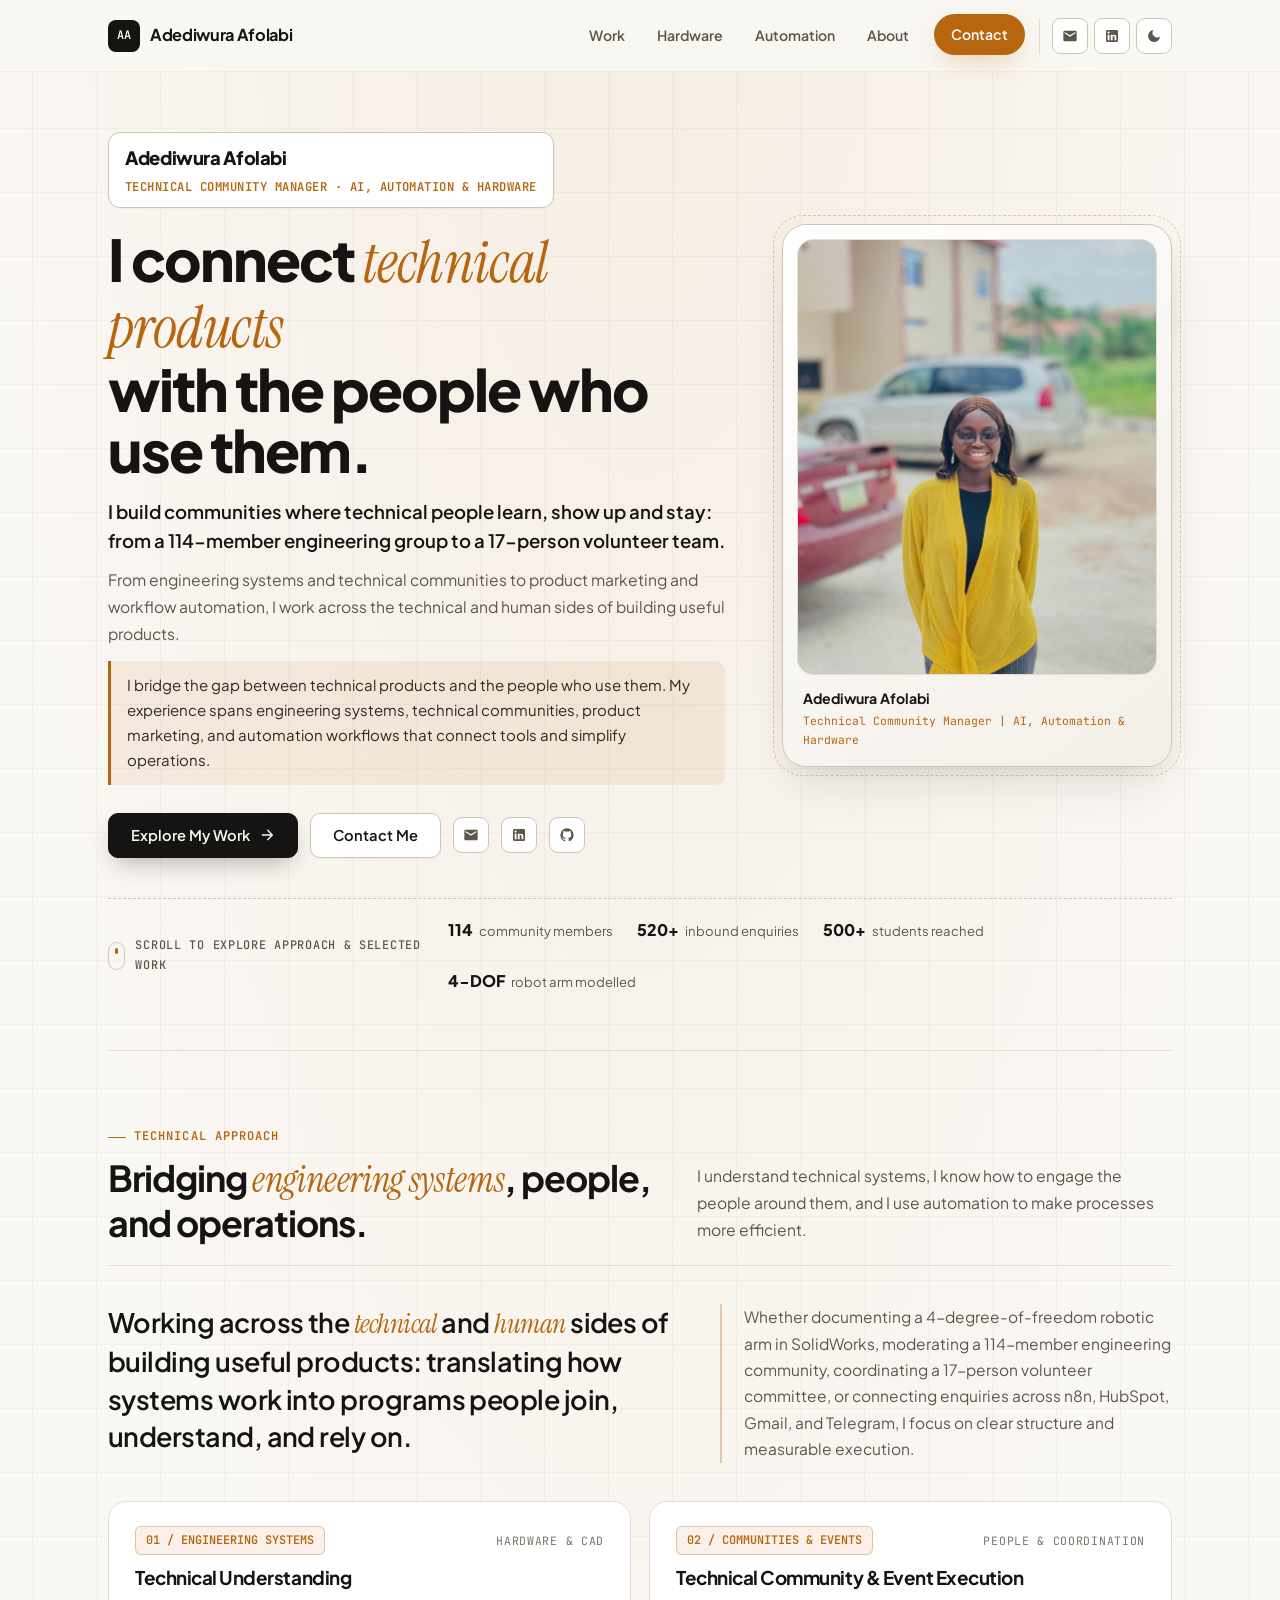
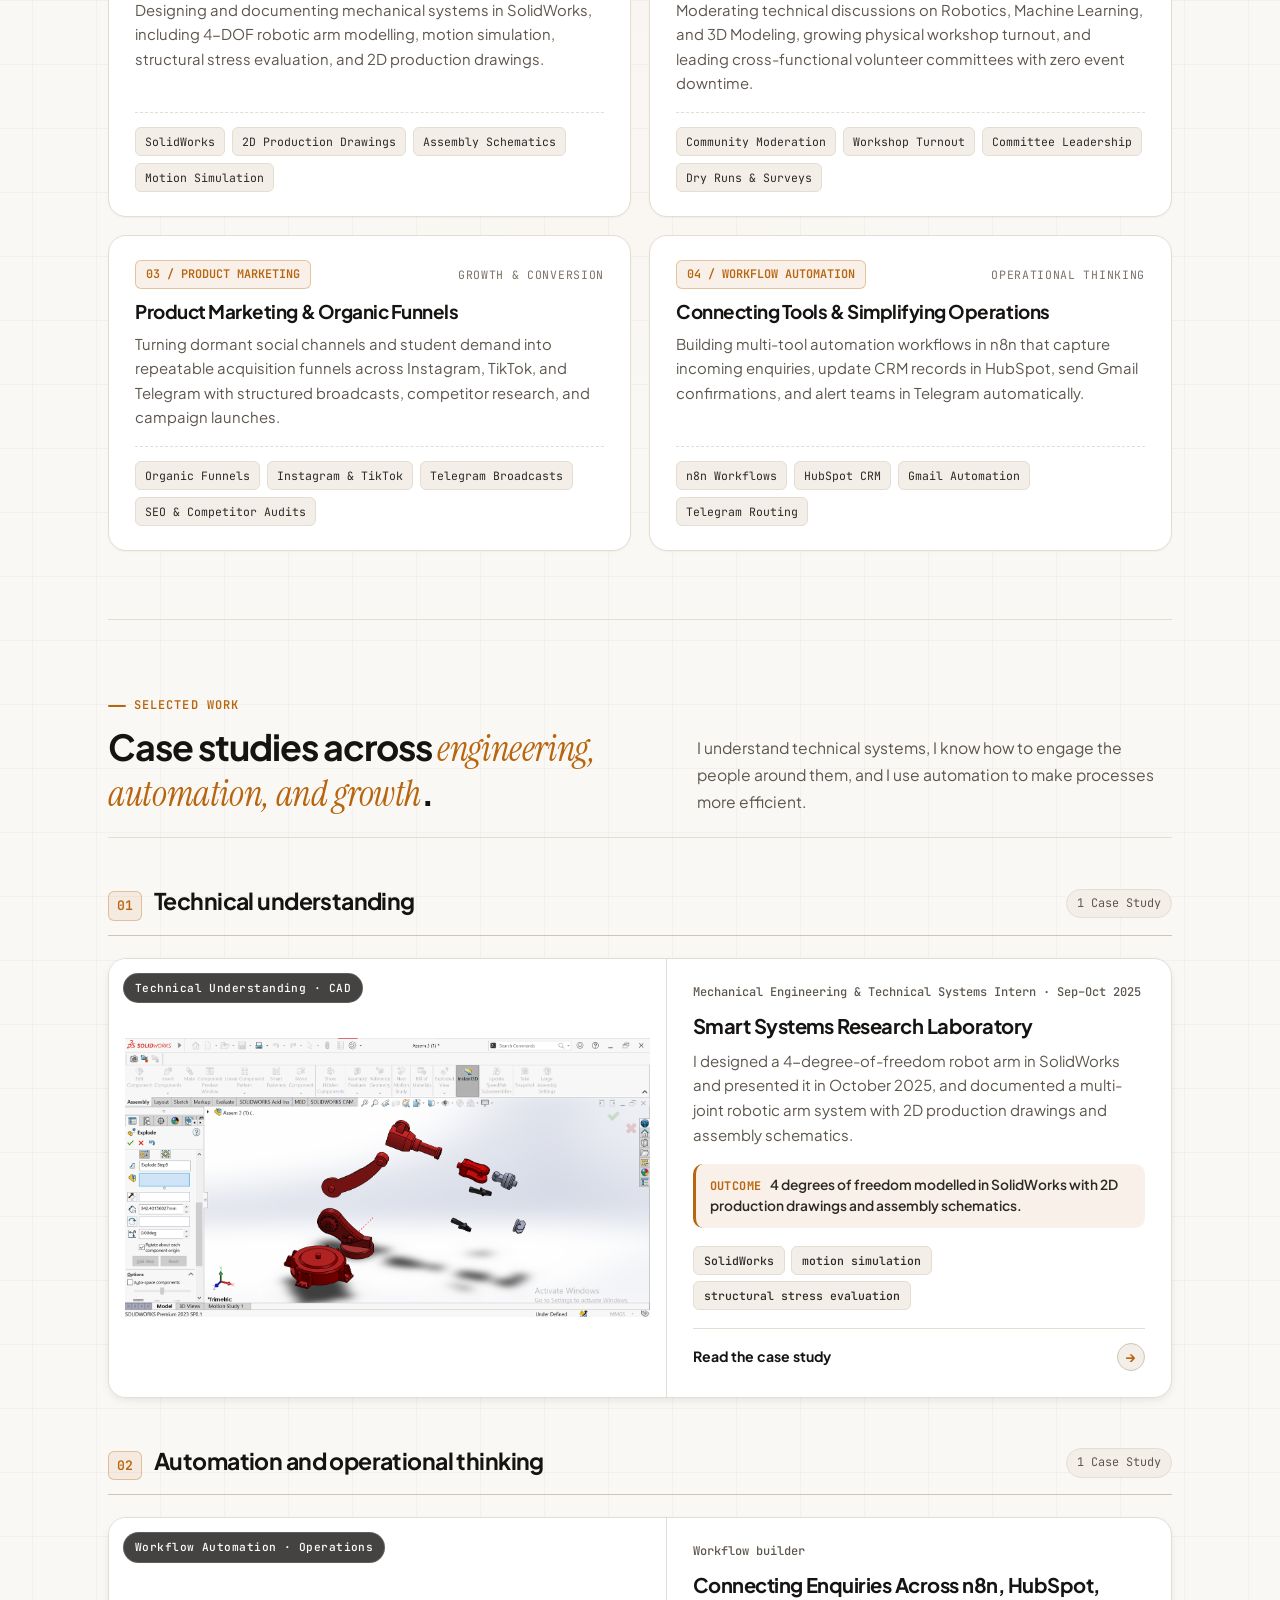
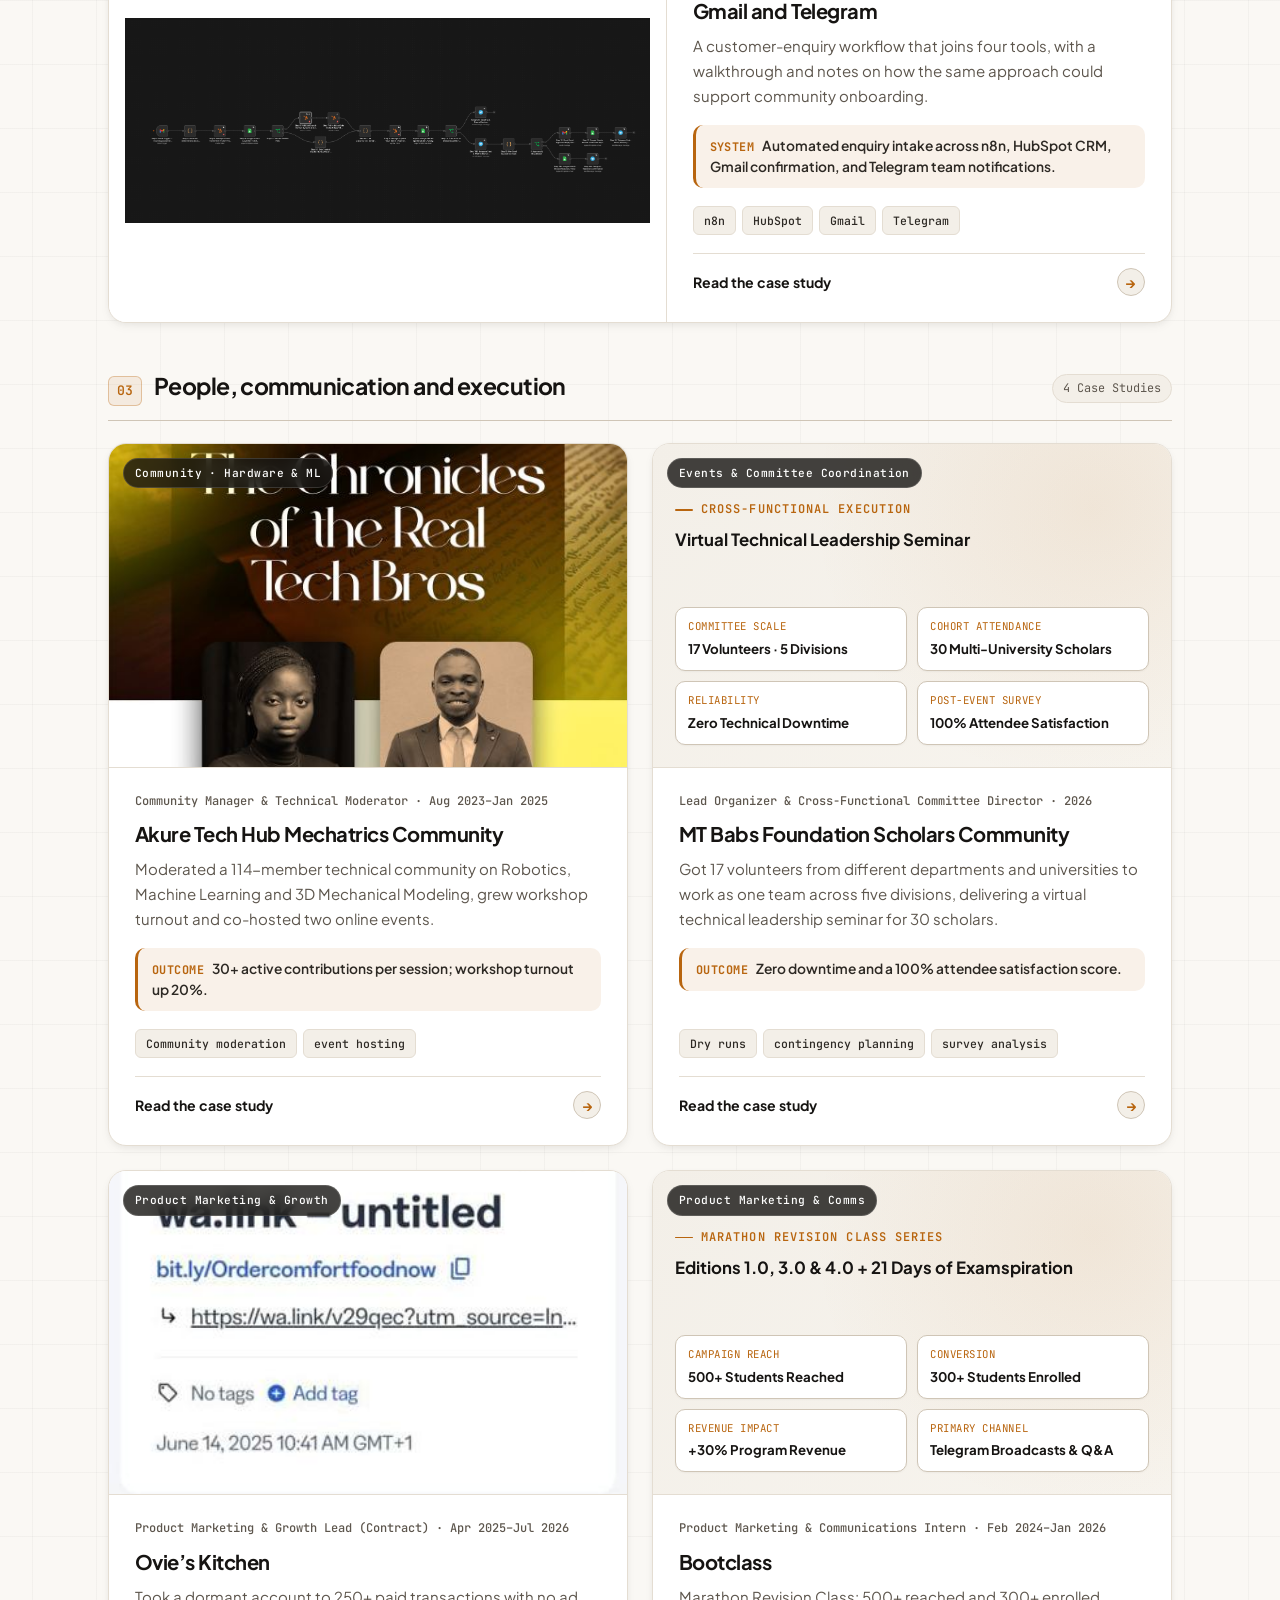
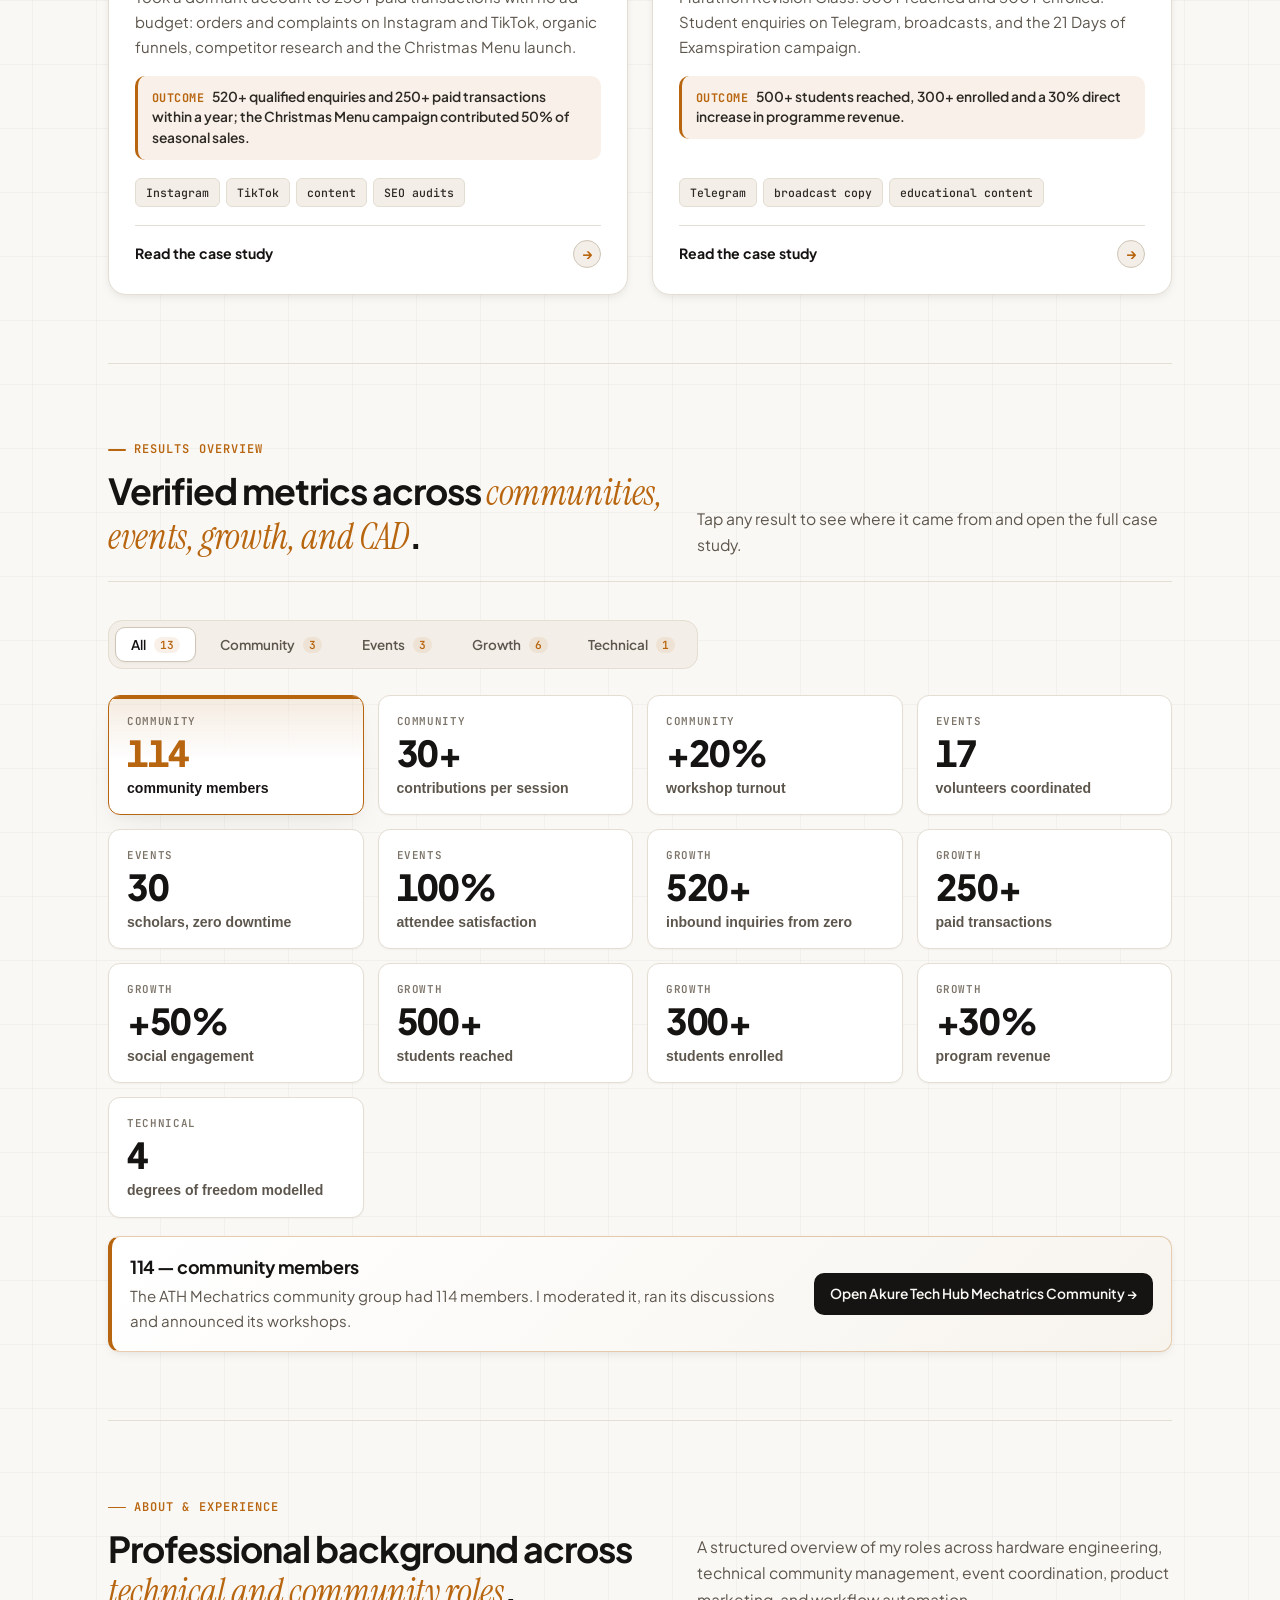
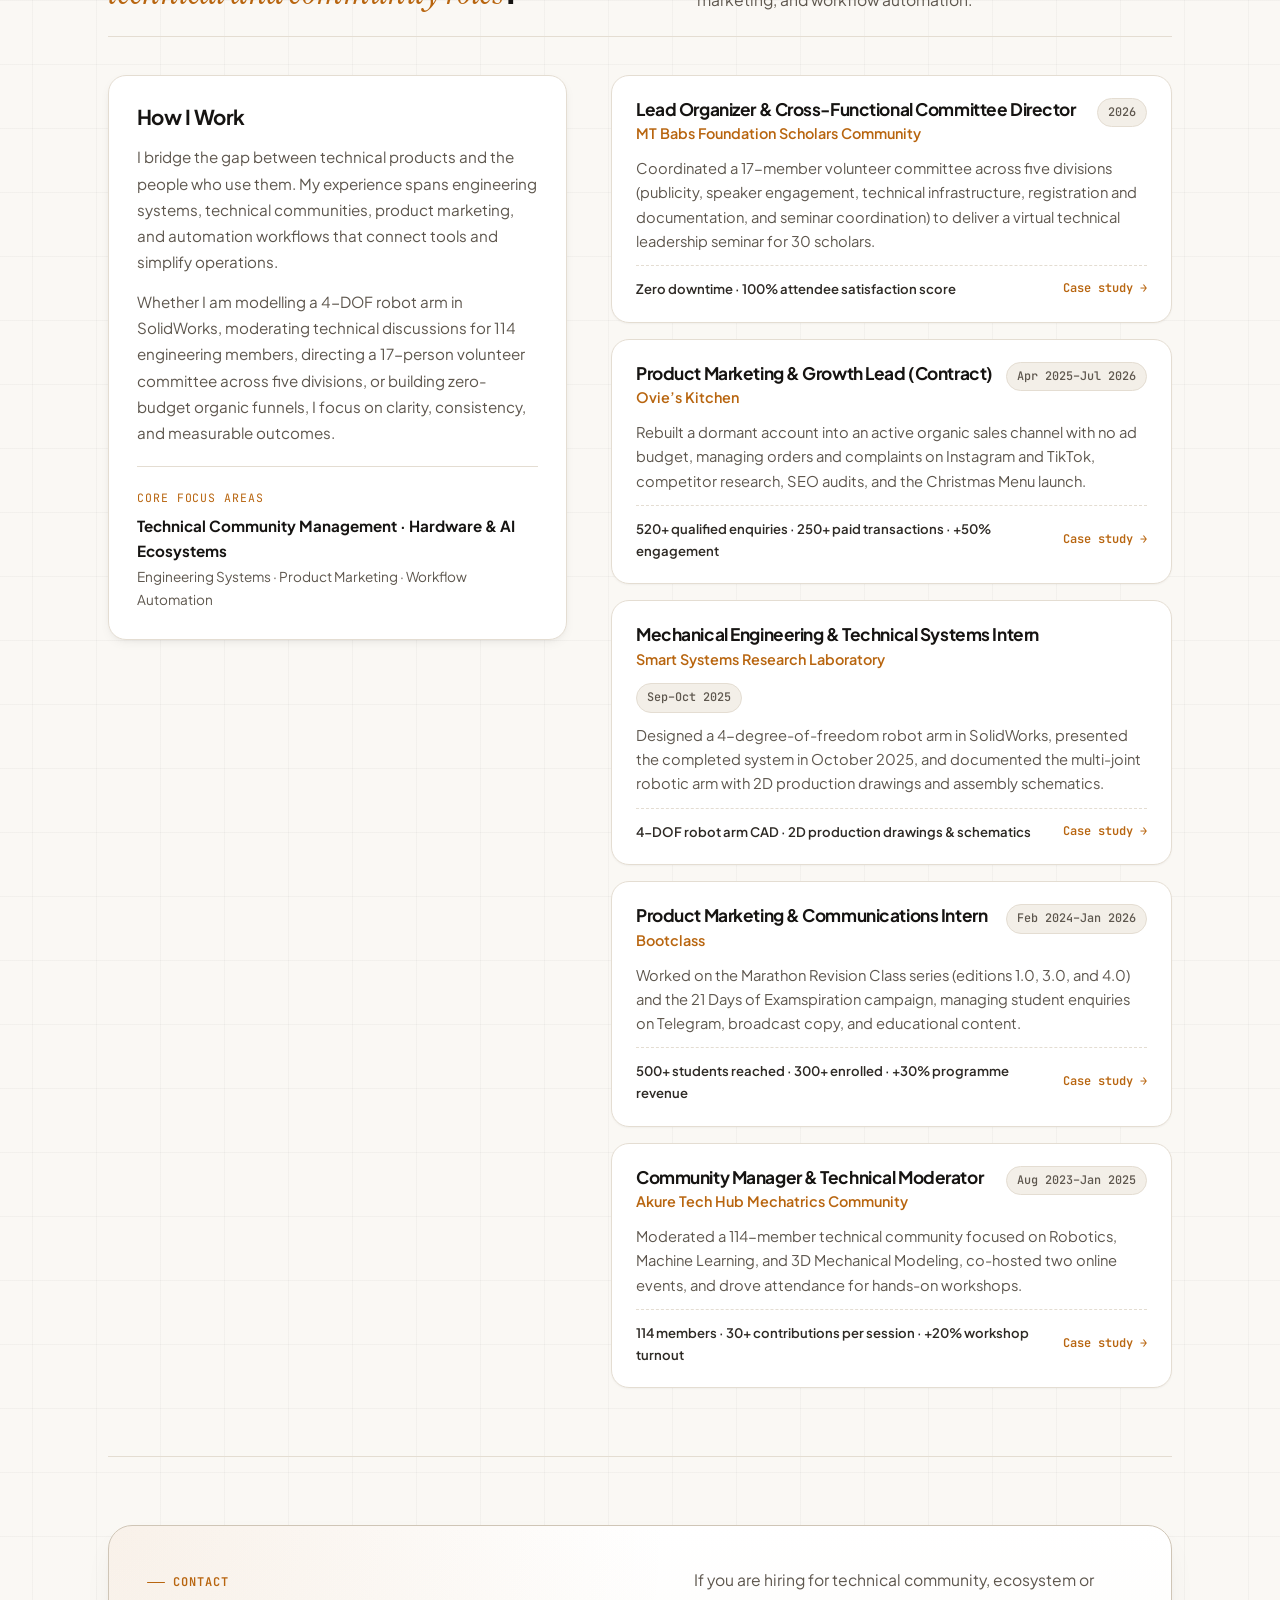
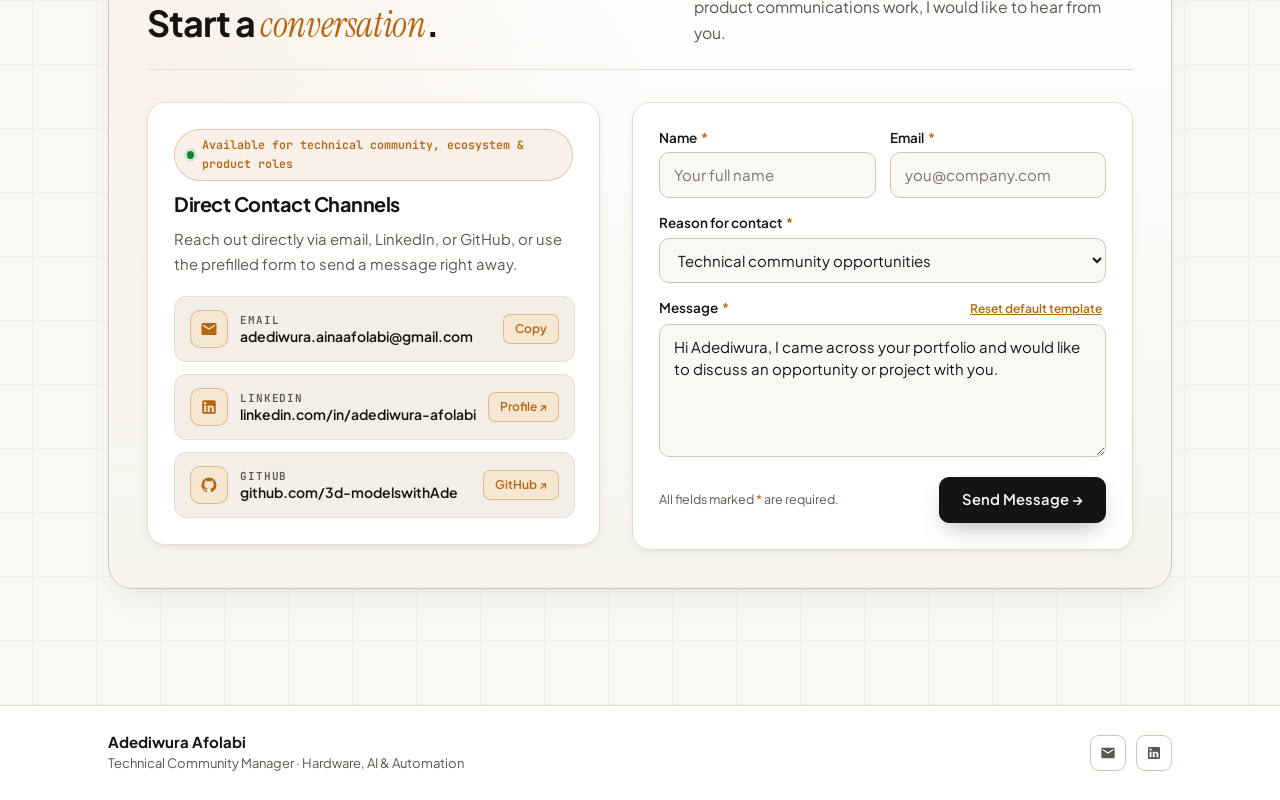
==== commit 8176155e: "Redesign portfolio UI/UX: editorial typography, hero split, technical expertise matrix, visual proje" ====
--- a/index.html
+++ b/index.html
@@ -5,153 +5,794 @@
 <meta name="viewport" content="width=device-width, initial-scale=1, viewport-fit=cover">
 <title>Adediwura Afolabi · Technical Community Manager</title>
 <meta name="description" content="Technical community manager across hardware, AI and automation, with case studies in community, events, product marketing and workflow automation.">
-<style>
-:root{--bg:#faf8f4;--card:#fff;--ink:#1d1b18;--mute:#6b665e;--line:#e6e1d8;--acc:#b8650f;--acc2:#f6e7d2;--bar:#d98b2b;
-box-sizing:border-box;padding-top:env(safe-area-inset-top,0px);padding-bottom:env(safe-area-inset-bottom,0px)}
-@media (prefers-color-scheme:dark){:root:not([data-theme="light"]){--bg:#15130f;--card:#201d18;--ink:#f3efe8;--mute:#a39c90;--line:#34302a;--acc:#f0a54a;--acc2:#33271a;--bar:#e39a3a}}
-:root[data-theme="dark"]{--bg:#15130f;--card:#201d18;--ink:#f3efe8;--mute:#a39c90;--line:#34302a;--acc:#f0a54a;--acc2:#33271a;--bar:#e39a3a}
-html{scroll-padding-top:env(safe-area-inset-top,0px)}
-*{box-sizing:border-box}
-body{margin:0;background:var(--bg);color:var(--ink);font:16px/1.6 Georgia,serif}
-main{max-width:920px;margin:0 auto;padding:36px 20px 64px}
-h1{font-size:clamp(28px,5vw,40px);line-height:1.15;margin:0 0 12px}
-p{margin:0}.mute{color:var(--mute)}
-.grid{display:grid;gap:12px;grid-template-columns:repeat(auto-fit,minmax(190px,1fr))}
-.card{background:var(--card);border:1px solid var(--line);padding:16px}.more{font:600 14px system-ui,sans-serif;text-decoration:none}
-</style>
 <link rel="stylesheet" href="site.css">
 </head>
 <body>
 <a class="skip" href="#main">Skip to content</a>
-<header class="site"><div><a class="name" href="./">Adediwura Afolabi</a>
-<nav aria-label="Main"><a href="#work">Work</a><a href="smart-systems/">Hardware</a><a href="automation/">Automation</a><a href="#about">About</a><a href="#contact">Contact</a></nav></div></header>
+
+<header class="site" id="site-header">
+  <div>
+    <a class="name" href="./">Adediwura Afolabi</a>
+    <button class="nav-toggle" type="button" aria-label="Toggle navigation menu" aria-expanded="false" aria-controls="main-nav">
+      <svg viewBox="0 0 24 24" fill="none" stroke="currentColor" stroke-width="2" stroke-linecap="round">
+        <path d="M4 7h16M4 12h16M4 17h16"/>
+      </svg>
+    </button>
+    <nav id="main-nav" aria-label="Main">
+      <a href="#work">Work</a>
+      <a href="smart-systems/">Hardware</a>
+      <a href="automation/">Automation</a>
+      <a href="#about">About</a>
+      <a class="nav-contact" href="#contact">Contact</a>
+    </nav>
+  </div>
+</header>
+
 <main id="main">
-<section id="about" class="hero-split" aria-label="About Adediwura Afolabi">
-  <div class="hero-copy">
-    <h1 style="margin-top:0">I connect technical products with the people who use them.</h1>
-    <p class="mute hero-intro" style="max-width:62ch;margin-bottom:10px">I build communities where technical people learn, show up and stay: from a 114-member engineering group to a 17-person volunteer team.</p>
-    <p class="lede mute">From engineering systems and technical communities to product marketing and workflow automation, I work across the technical and human sides of building useful products.</p>
-    <p class="hero-sub" style="margin-top:14px;max-width:62ch">I bridge the gap between technical products and the people who use them. My experience spans engineering systems, technical communities, product marketing, and automation workflows that connect tools and simplify operations.</p>
-    <div class="btns">
-      <a class="btn main" href="#work">Explore My Work →</a>
-      <a class="btn" href="#contact">Contact Me</a>
-      <a class="icon-btn" href="mailto:adediwura.ainaafolabi@gmail.com?subject=Portfolio%20Enquiry&amp;body=Hi%20Adediwura%2C%0A%0AI%20came%20across%20your%20portfolio%20and%20would%20like%20to%20discuss%20an%20opportunity%20or%20project%20with%20you." aria-label="Send an email to adediwura.ainaafolabi@gmail.com" data-tip="Email: adediwura.ainaafolabi@gmail.com">
-        <svg viewBox="0 0 24 24" aria-hidden="true"><path d="M20 4H4c-1.1 0-2 .9-2 2v12c0 1.1.9 2 2 2h16c1.1 0 2-.9 2-2V6c0-1.1-.9-2-2-2zm0 4-8 5-8-5V6l8 5 8-5v2z"/></svg>
+  <!-- ====================================================================
+       HERO SECTION — PRIORITY ONE (SECTION 5)
+       ==================================================================== -->
+  <section id="hero" class="hero" aria-label="Introduction">
+    <div class="hero-split">
+      <div class="hero-copy">
+        <div class="hero-identity reveal-up" style="--reveal-delay: 40ms;">
+          <span class="hero-name">Adediwura Afolabi</span>
+          <span class="hero-role">Technical Community Manager &middot; AI, Automation &amp; Hardware</span>
+        </div>
+
+        <h1 class="hero-headline reveal-up" style="--reveal-delay: 100ms;">
+          I connect <span class="line-highlight">technical products</span><br>
+          with the people who use them.
+        </h1>
+
+        <p class="hero-intro reveal-up" style="--reveal-delay: 150ms;">
+          I build communities where technical people learn, show up and stay: from a 114-member engineering group to a 17-person volunteer team.
+        </p>
+
+        <p class="hero-lead reveal-up" style="--reveal-delay: 200ms;">
+          From engineering systems and technical communities to product marketing and workflow automation, I work across the technical and human sides of building useful products.
+        </p>
+
+        <p class="hero-sub-quote reveal-up" style="--reveal-delay: 240ms;">
+          I bridge the gap between technical products and the people who use them. My experience spans engineering systems, technical communities, product marketing, and automation workflows that connect tools and simplify operations.
+        </p>
+
+        <div class="cta btns reveal-up" style="--reveal-delay: 280ms;">
+          <a class="btn primary main" href="#work">
+            <span>Explore My Work</span>
+            <svg viewBox="0 0 24 24" fill="none" stroke="currentColor" stroke-width="2" stroke-linecap="round" stroke-linejoin="round" aria-hidden="true">
+              <path d="M5 12h14M13 5l7 7-7 7"/>
+            </svg>
+          </a>
+          <a class="btn" href="#contact">Contact Me</a>
+          <a class="icon-btn" href="mailto:adediwura.ainaafolabi@gmail.com?subject=Portfolio%20Enquiry&amp;body=Hi%20Adediwura%2C%0A%0AI%20came%20across%20your%20portfolio%20and%20would%20like%20to%20discuss%20an%20opportunity%20or%20project%20with%20you." aria-label="Send an email to adediwura.ainaafolabi@gmail.com" data-tip="Email: adediwura.ainaafolabi@gmail.com">
+            <svg viewBox="0 0 24 24" aria-hidden="true"><path d="M20 4H4c-1.1 0-2 .9-2 2v12c0 1.1.9 2 2 2h16c1.1 0 2-.9 2-2V6c0-1.1-.9-2-2-2zm0 4-8 5-8-5V6l8 5 8-5v2z"/></svg>
+          </a>
+          <a class="icon-btn" href="https://www.linkedin.com/in/adediwura-afolabi" target="_blank" rel="noopener noreferrer" aria-label="Adediwura Afolabi on LinkedIn (opens in new tab)" data-tip="LinkedIn: adediwura-afolabi">
+            <svg viewBox="0 0 24 24" aria-hidden="true"><path d="M19 3a2 2 0 0 1 2 2v14a2 2 0 0 1-2 2H5a2 2 0 0 1-2-2V5a2 2 0 0 1 2-2h14m-.5 15.5v-5.3a3.26 3.26 0 0 0-3.26-3.26c-.85 0-1.84.52-2.28 1.3v-1.11h-2.79v8.37h2.79v-4.93c0-.77.62-1.4 1.39-1.4a1.4 1.4 0 0 1 1.4 1.4v4.93h2.75M6.88 8.56a1.68 1.68 0 0 0 1.68-1.68c0-.93-.75-1.69-1.68-1.69a1.69 1.69 0 0 0-1.69 1.69c0 .93.76 1.68 1.69 1.68m1.39 9.94v-8.37H5.5v8.37h2.77z"/></svg>
+          </a>
+          <a class="icon-btn" href="https://github.com/3d-modelswithAde" target="_blank" rel="noopener noreferrer" aria-label="Adediwura Afolabi on GitHub (opens in new tab)" data-tip="GitHub: 3d-modelswithAde">
+            <svg viewBox="0 0 24 24" aria-hidden="true"><path d="M12 2A10 10 0 0 0 2 12c0 4.42 2.87 8.17 6.84 9.5.5.08.66-.23.66-.5v-1.69c-2.77.6-3.36-1.34-3.36-1.34-.46-1.16-1.11-1.47-1.11-1.47-.91-.62.07-.6.07-.6 1 .07 1.53 1.03 1.53 1.03.87 1.52 2.34 1.07 2.91.83.09-.65.35-1.09.63-1.34-2.22-.25-4.55-1.11-4.55-4.92 0-1.11.38-2 1.03-2.71-.1-.25-.45-1.29.1-2.64 0 0 .84-.27 2.75 1.02.79-.22 1.65-.33 2.5-.33.85 0 1.71.11 2.5.33 1.91-1.29 2.75-1.02 2.75-1.02.55 1.35.2 2.39.1 2.64.65.71 1.03 1.6 1.03 2.71 0 3.82-2.34 4.66-4.57 4.91.36.31.69.92.69 1.85V21c0 .27.16.59.67.5C19.14 20.16 22 16.42 22 12A10 10 0 0 0 12 2z"/></svg>
+          </a>
+        </div>
+      </div>
+
+      <figure class="hero-visual reveal-up" style="--reveal-delay: 140ms; margin: 0;">
+        <div class="hero-portrait-stage">
+          <div class="portrait-frame-inner">
+            <img src="adediwura-afolabi.jpg" alt="Adediwura Afolabi" width="736" height="1080" loading="eager" fetchpriority="high">
+          </div>
+          <figcaption class="portrait-caption-bar">
+            <div class="portrait-caption-text">
+              <strong>Adediwura Afolabi</strong>
+              <span>Technical Community Manager | AI, Automation &amp; Hardware</span>
+            </div>
+          </figcaption>
+        </div>
+      </figure>
+    </div>
+
+    <div class="hero-scroll-row reveal-up" style="--reveal-delay: 340ms;">
+      <a class="scroll-cue" href="#expertise" aria-label="Scroll to technical expertise section">
+        <span class="scroll-cue-mouse" aria-hidden="true">
+          <span class="scroll-cue-wheel"></span>
+        </span>
+        <span>Scroll to explore approach &amp; selected work</span>
       </a>
-      <a class="icon-btn" href="https://www.linkedin.com/in/adediwura-afolabi" target="_blank" rel="noopener noreferrer" aria-label="Adediwura Afolabi on LinkedIn (opens in new tab)" data-tip="LinkedIn: adediwura-afolabi">
-        <svg viewBox="0 0 24 24" aria-hidden="true"><path d="M19 3a2 2 0 0 1 2 2v14a2 2 0 0 1-2 2H5a2 2 0 0 1-2-2V5a2 2 0 0 1 2-2h14m-.5 15.5v-5.3a3.26 3.26 0 0 0-3.26-3.26c-.85 0-1.84.52-2.28 1.3v-1.11h-2.79v8.37h2.79v-4.93c0-.77.62-1.4 1.39-1.4a1.4 1.4 0 0 1 1.4 1.4v4.93h2.75M6.88 8.56a1.68 1.68 0 0 0 1.68-1.68c0-.93-.75-1.69-1.68-1.69a1.69 1.69 0 0 0-1.69 1.69c0 .93.76 1.68 1.69 1.68m1.39 9.94v-8.37H5.5v8.37h2.77z"/></svg>
-      </a>
-      <a class="icon-btn" href="https://github.com/3d-modelswithAde" target="_blank" rel="noopener noreferrer" aria-label="Adediwura Afolabi on GitHub (opens in new tab)" data-tip="GitHub: 3d-modelswithAde">
-        <svg viewBox="0 0 24 24" aria-hidden="true"><path d="M12 2A10 10 0 0 0 2 12c0 4.42 2.87 8.17 6.84 9.5.5.08.66-.23.66-.5v-1.69c-2.77.6-3.36-1.34-3.36-1.34-.46-1.16-1.11-1.47-1.11-1.47-.91-.62.07-.6.07-.6 1 .07 1.53 1.03 1.53 1.03.87 1.52 2.34 1.07 2.91.83.09-.65.35-1.09.63-1.34-2.22-.25-4.55-1.11-4.55-4.92 0-1.11.38-2 1.03-2.71-.1-.25-.45-1.29.1-2.64 0 0 .84-.27 2.75 1.02.79-.22 1.65-.33 2.5-.33.85 0 1.71.11 2.5.33 1.91-1.29 2.75-1.02 2.75-1.02.55 1.35.2 2.39.1 2.64.65.71 1.03 1.6 1.03 2.71 0 3.82-2.34 4.66-4.57 4.91.36.31.69.92.69 1.85V21c0 .27.16.59.67.5C19.14 20.16 22 16.42 22 12A10 10 0 0 0 12 2z"/></svg>
-      </a>
-    </div>
-  </div>
-  <figure class="hero-portrait">
-    <div class="hero-portrait-frame">
-      <img src="adediwura-afolabi.jpg" alt="Adediwura Afolabi" width="736" height="1080" loading="eager">
-    </div>
-    <figcaption class="hero-portrait-sub">Technical Community Manager | AI, Automation &amp; Hardware</figcaption>
-  </figure>
-</section>
-
-<h2 id="work">Selected work</h2>
-<p class="mute" style="max-width:62ch">I understand technical systems, I know how to engage the people around them, and I use automation to make processes more efficient.</p>
-<h3 class="group">Technical understanding</h3><ul class="work"><li><div><h3><a href="smart-systems/">Smart Systems Research Laboratory</a></h3><p class="meta">Mechanical Engineering &amp; Technical Systems Intern · Sep–Oct 2025</p><p>I designed a 4-degree-of-freedom robot arm in SolidWorks and presented it in October 2025, and documented a multi-joint robotic arm system with 2D production drawings and assembly schematics.</p></div><div><p class="tools">SolidWorks · motion simulation · structural stress evaluation</p><a class="go" href="smart-systems/">Read the case study</a></div></li></ul><h3 class="group">Automation and operational thinking</h3><ul class="work"><li><div><h3><a href="automation/">Connecting Enquiries Across n8n, HubSpot, Gmail and Telegram</a></h3><p class="meta">Workflow builder</p><p>A customer-enquiry workflow that joins four tools, with a walkthrough and notes on how the same approach could support community onboarding.</p></div><div><p class="tools">n8n · HubSpot · Gmail · Telegram</p><a class="go" href="automation/">Read the case study</a></div></li></ul><h3 class="group">People, communication and execution</h3><ul class="work"><li><div><h3><a href="akure-tech-hub/">Akure Tech Hub Mechatrics Community</a></h3><p class="meta">Community Manager &amp; Technical Moderator · Aug 2023–Jan 2025</p><p>Moderated a 114-member technical community on Robotics, Machine Learning and 3D Mechanical Modeling, grew workshop turnout and co-hosted two online events.</p><p class="out"><b>Outcome:</b> 30+ active contributions per session; workshop turnout up 20%.</p></div><div><p class="tools">Community moderation · event hosting</p><a class="go" href="akure-tech-hub/">Read the case study</a></div></li><li><div><h3><a href="mtbabs-seminars/">MT Babs Foundation Scholars Community</a></h3><p class="meta">Lead Organizer &amp; Cross-Functional Committee Director · 2026</p><p>Got 17 volunteers from different departments and universities to work as one team across five divisions, delivering a virtual technical leadership seminar for 30 scholars.</p><p class="out"><b>Outcome:</b> Zero downtime and a 100% attendee satisfaction score.</p></div><div><p class="tools">Dry runs · contingency planning · survey analysis</p><a class="go" href="mtbabs-seminars/">Read the case study</a></div></li><li><div><h3><a href="ovies-kitchen/">Ovie’s Kitchen</a></h3><p class="meta">Product Marketing &amp; Growth Lead (Contract) · Apr 2025–Jul 2026</p><p>Took a dormant account to 250+ paid transactions with no ad budget: orders and complaints on Instagram and TikTok, organic funnels, competitor research and the Christmas Menu launch.</p><p class="out"><b>Outcome:</b> 520+ qualified enquiries and 250+ paid transactions within a year; the Christmas Menu campaign contributed 50% of seasonal sales.</p></div><div><p class="tools">Instagram · TikTok · content · SEO audits</p><a class="go" href="ovies-kitchen/">Read the case study</a></div></li><li><div><h3><a href="bootclass/">Bootclass</a></h3><p class="meta">Product Marketing &amp; Communications Intern · Feb 2024–Jan 2026</p><p>Marathon Revision Class: 500+ reached and 300+ enrolled. Student enquiries on Telegram, broadcasts, and the 21 Days of Examspiration campaign.</p><p class="out"><b>Outcome:</b> 500+ students reached, 300+ enrolled and a 30% direct increase in programme revenue.</p></div><div><p class="tools">Telegram · broadcast copy · educational content</p><a class="go" href="bootclass/">Read the case study</a></div></li></ul>
-
-<h2>Results overview</h2>
-<p class="mute" style="margin-bottom:10px">Tap any result to see where it came from.</p>
-<div class="chips"><button data-f="All" class="on">All</button><button data-f="Community">Community</button><button data-f="Events">Events</button><button data-f="Growth">Growth</button><button data-f="Technical">Technical</button></div>
-<div class="tiles" id="tiles"></div>
-<div class="card detail" id="detail" hidden></div>
-
-<h2 id="contact">Contact</h2>
-<div class="contact-layout">
-  <div>
-    <p style="max-width:68ch">If you are hiring for technical community, ecosystem or product communications work, I would like to hear from you.</p>
-    <div class="contact-channels" aria-label="Direct contact channels">
-      <div class="channel-card">
-        <a class="channel-main" href="mailto:adediwura.ainaafolabi@gmail.com?subject=Portfolio%20Enquiry&amp;body=Hi%20Adediwura%2C%0A%0AI%20came%20across%20your%20portfolio%20and%20would%20like%20to%20discuss%20an%20opportunity%20or%20project%20with%20you." aria-label="Send an email to adediwura.ainaafolabi@gmail.com">
-          <span class="channel-icon" aria-hidden="true">
-            <svg viewBox="0 0 24 24"><path d="M20 4H4c-1.1 0-2 .9-2 2v12c0 1.1.9 2 2 2h16c1.1 0 2-.9 2-2V6c0-1.1-.9-2-2-2zm0 4-8 5-8-5V6l8 5 8-5v2z"/></svg>
-          </span>
-          <span class="channel-meta">
-            <span class="channel-label">Email</span>
-            <span class="channel-val">adediwura.ainaafolabi@gmail.com</span>
-          </span>
-        </a>
-        <button type="button" class="copy-btn" id="copy-email-btn" aria-label="Copy email address adediwura.ainaafolabi@gmail.com">Copy</button>
-      </div>
-      <a class="channel-card" href="https://www.linkedin.com/in/adediwura-afolabi" target="_blank" rel="noopener noreferrer" aria-label="Open Adediwura Afolabi's LinkedIn profile">
-        <span class="channel-main">
-          <span class="channel-icon" aria-hidden="true">
-            <svg viewBox="0 0 24 24"><path d="M19 3a2 2 0 0 1 2 2v14a2 2 0 0 1-2 2H5a2 2 0 0 1-2-2V5a2 2 0 0 1 2-2h14m-.5 15.5v-5.3a3.26 3.26 0 0 0-3.26-3.26c-.85 0-1.84.52-2.28 1.3v-1.11h-2.79v8.37h2.79v-4.93c0-.77.62-1.4 1.39-1.4a1.4 1.4 0 0 1 1.4 1.4v4.93h2.75M6.88 8.56a1.68 1.68 0 0 0 1.68-1.68c0-.93-.75-1.69-1.68-1.69a1.69 1.69 0 0 0-1.69 1.69c0 .93.76 1.68 1.69 1.68m1.39 9.94v-8.37H5.5v8.37h2.77z"/></svg>
-          </span>
-          <span class="channel-meta">
-            <span class="channel-label">LinkedIn</span>
-            <span class="channel-val">linkedin.com/in/adediwura-afolabi</span>
-          </span>
-        </span>
-        <span class="copy-btn" aria-hidden="true">Profile ↗</span>
-      </a>
-    </div>
-  </div>
-
-  <form id="contact-form" class="contact-form-card" novalidate aria-label="Contact Adediwura Afolabi">
-    <div class="form-grid">
-      <div class="form-row-2">
-        <div class="field">
-          <label for="contact-name">Name <span class="req" aria-hidden="true">*</span></label>
-          <input id="contact-name" name="name" type="text" autocomplete="name" required placeholder="Your full name" aria-describedby="err-name">
-          <p id="err-name" class="field-error" role="alert" hidden></p>
-        </div>
-        <div class="field">
-          <label for="contact-email">Email <span class="req" aria-hidden="true">*</span></label>
-          <input id="contact-email" name="email" type="email" autocomplete="email" required placeholder="you@company.com" aria-describedby="err-email">
-          <p id="err-email" class="field-error" role="alert" hidden></p>
-        </div>
-      </div>
-
-      <div class="field">
-        <label for="contact-reason">Reason for contact <span class="req" aria-hidden="true">*</span></label>
-        <select id="contact-reason" name="reason" required aria-describedby="err-reason">
-          <option value="Technical community opportunities" selected>Technical community opportunities</option>
-          <option value="Hardware or engineering communities">Hardware or engineering communities</option>
-          <option value="Product marketing">Product marketing</option>
-          <option value="Automation projects">Automation projects</option>
-          <option value="Collaboration">Collaboration</option>
-          <option value="Other">Other</option>
-        </select>
-        <p id="err-reason" class="field-error" role="alert" hidden></p>
-      </div>
-
-      <div class="field">
-        <div class="field-head">
-          <label for="contact-message">Message <span class="req" aria-hidden="true">*</span></label>
-          <button type="button" id="reset-template-btn" class="reset-msg-btn">Reset default template</button>
-        </div>
-        <textarea id="contact-message" name="message" rows="5" required placeholder="Share a few details about the role, community, or project you have in mind..." aria-describedby="err-message">Hi Adediwura, I came across your portfolio and would like to discuss an opportunity or project with you.</textarea>
-        <p id="err-message" class="field-error" role="alert" hidden></p>
-      </div>
-
-      <div class="form-actions">
-        <span class="form-note">All fields marked <span style="color:var(--acc)">*</span> are required.</span>
-        <button type="submit" id="contact-submit" class="btn main">Send Message →</button>
-      </div>
-    </div>
-    <div id="contact-status" class="form-status" role="status" aria-live="polite" hidden></div>
-  </form>
-</div>
+      <div class="hero-quick-stats" aria-label="Key portfolio highlights">
+        <div class="hero-stat-pill"><strong>114</strong> <span>community members</span></div>
+        <div class="hero-stat-pill"><strong>520+</strong> <span>inbound enquiries</span></div>
+        <div class="hero-stat-pill"><strong>500+</strong> <span>students reached</span></div>
+        <div class="hero-stat-pill"><strong>4-DOF</strong> <span>robot arm modelled</span></div>
+      </div>
+    </div>
+  </section>
+
+  <!-- ====================================================================
+       TECHNICAL EXPERTISE / PROFESSIONAL INTRODUCTION (SECTION 6)
+       ==================================================================== -->
+  <section class="expertise-section" id="expertise" aria-label="Technical Approach">
+    <div class="section-head-split reveal-up">
+      <div>
+        <p class="kicker">Technical Approach</p>
+        <h2>Bridging <span class="serif-accent">engineering systems</span>, people, and operations.</h2>
+      </div>
+      <p class="sub">
+        I understand technical systems, I know how to engage the people around them, and I use automation to make processes more efficient.
+      </p>
+    </div>
+
+    <div class="philosophy-lead-grid reveal-up">
+      <p class="philosophy-statement">
+        Working across the <em>technical</em> and <em>human</em> sides of building useful products: translating how systems work into programs people join, understand, and rely on.
+      </p>
+      <div class="philosophy-narrative">
+        <p>
+          Whether documenting a 4-degree-of-freedom robotic arm in SolidWorks, moderating a 114-member engineering community, coordinating a 17-person volunteer committee, or connecting enquiries across n8n, HubSpot, Gmail, and Telegram, I focus on clear structure and measurable execution.
+        </p>
+      </div>
+    </div>
+
+    <div class="discipline-matrix">
+      <article class="discipline-block reveal-up" style="--reveal-delay: 40ms;">
+        <div>
+          <div class="discipline-top">
+            <span class="discipline-index">01 / ENGINEERING SYSTEMS</span>
+            <span class="discipline-Focus">Hardware &amp; CAD</span>
+          </div>
+          <h3>Technical Understanding</h3>
+          <p>
+            Designing and documenting mechanical systems in SolidWorks, including 4-DOF robotic arm modelling, motion simulation, structural stress evaluation, and 2D production drawings.
+          </p>
+        </div>
+        <div class="discipline-deliverables">
+          <span>SolidWorks</span>
+          <span>2D Production Drawings</span>
+          <span>Assembly Schematics</span>
+          <span>Motion Simulation</span>
+        </div>
+      </article>
+
+      <article class="discipline-block reveal-up" style="--reveal-delay: 90ms;">
+        <div>
+          <div class="discipline-top">
+            <span class="discipline-index">02 / COMMUNITIES &amp; EVENTS</span>
+            <span class="discipline-Focus">People &amp; Coordination</span>
+          </div>
+          <h3>Technical Community &amp; Event Execution</h3>
+          <p>
+            Moderating technical discussions on Robotics, Machine Learning, and 3D Modeling, growing physical workshop turnout, and leading cross-functional volunteer committees with zero event downtime.
+          </p>
+        </div>
+        <div class="discipline-deliverables">
+          <span>Community Moderation</span>
+          <span>Workshop Turnout</span>
+          <span>Committee Leadership</span>
+          <span>Dry Runs &amp; Surveys</span>
+        </div>
+      </article>
+
+      <article class="discipline-block reveal-up" style="--reveal-delay: 140ms;">
+        <div>
+          <div class="discipline-top">
+            <span class="discipline-index">03 / PRODUCT MARKETING</span>
+            <span class="discipline-Focus">Growth &amp; Conversion</span>
+          </div>
+          <h3>Product Marketing &amp; Organic Funnels</h3>
+          <p>
+            Turning dormant social channels and student demand into repeatable acquisition funnels across Instagram, TikTok, and Telegram with structured broadcasts, competitor research, and campaign launches.
+          </p>
+        </div>
+        <div class="discipline-deliverables">
+          <span>Organic Funnels</span>
+          <span>Instagram &amp; TikTok</span>
+          <span>Telegram Broadcasts</span>
+          <span>SEO &amp; Competitor Audits</span>
+        </div>
+      </article>
+
+      <article class="discipline-block reveal-up" style="--reveal-delay: 190ms;">
+        <div>
+          <div class="discipline-top">
+            <span class="discipline-index">04 / WORKFLOW AUTOMATION</span>
+            <span class="discipline-Focus">Operational Thinking</span>
+          </div>
+          <h3>Connecting Tools &amp; Simplifying Operations</h3>
+          <p>
+            Building multi-tool automation workflows in n8n that capture incoming enquiries, update CRM records in HubSpot, send Gmail confirmations, and alert teams in Telegram automatically.
+          </p>
+        </div>
+        <div class="discipline-deliverables">
+          <span>n8n Workflows</span>
+          <span>HubSpot CRM</span>
+          <span>Gmail Automation</span>
+          <span>Telegram Routing</span>
+        </div>
+      </article>
+    </div>
+  </section>
+
+  <!-- ====================================================================
+       SELECTED WORK / PROJECT SHOWCASE — PRIORITY TWO (SECTION 7)
+       ==================================================================== -->
+  <section id="work" aria-label="Selected work">
+    <div class="section-head-split reveal-up">
+      <div>
+        <p class="kicker">Selected Work</p>
+        <h2>Case studies across <span class="serif-accent">engineering, automation, and growth</span>.</h2>
+      </div>
+      <p class="sub">
+        I understand technical systems, I know how to engage the people around them, and I use automation to make processes more efficient.
+      </p>
+    </div>
+
+    <!-- CATEGORY 01: TECHNICAL UNDERSTANDING -->
+    <div class="work-category-block">
+      <div class="cat-header reveal-up">
+        <div class="cat-header-left">
+          <span class="cat-num">01</span>
+          <h3 class="cat-title">Technical understanding</h3>
+        </div>
+        <span class="cat-count">1 Case Study</span>
+      </div>
+
+      <div class="work-grid single-feature">
+        <article class="work reveal-up" style="--reveal-delay: 40ms;">
+          <a class="work-media" href="smart-systems/" aria-label="Read Smart Systems Research Laboratory case study">
+            <span class="work-cat-badge">Technical Understanding &middot; CAD</span>
+            <img class="contain-schematic" src="smart-systems/assembly-exploded.png" alt="Exploded assembly schematic of the 4-DOF robot arm in SolidWorks" loading="lazy">
+          </a>
+          <div class="work-body">
+            <p class="meta">Mechanical Engineering &amp; Technical Systems Intern &middot; Sep&ndash;Oct 2025</p>
+            <h4><a href="smart-systems/">Smart Systems Research Laboratory</a></h4>
+            <p class="work-desc">
+              I designed a 4-degree-of-freedom robot arm in SolidWorks and presented it in October 2025, and documented a multi-joint robotic arm system with 2D production drawings and assembly schematics.
+            </p>
+            <p class="out">
+              <strong>Outcome</strong> 4 degrees of freedom modelled in SolidWorks with 2D production drawings and assembly schematics.
+            </p>
+            <div class="work-tags">
+              <span>SolidWorks</span>
+              <span>motion simulation</span>
+              <span>structural stress evaluation</span>
+            </div>
+            <a class="go" href="smart-systems/">
+              <span>Read the case study</span>
+              <span class="go-arrow" aria-hidden="true">&rarr;</span>
+            </a>
+          </div>
+        </article>
+      </div>
+    </div>
+
+    <!-- CATEGORY 02: AUTOMATION AND OPERATIONAL THINKING -->
+    <div class="work-category-block">
+      <div class="cat-header reveal-up">
+        <div class="cat-header-left">
+          <span class="cat-num">02</span>
+          <h3 class="cat-title">Automation and operational thinking</h3>
+        </div>
+        <span class="cat-count">1 Case Study</span>
+      </div>
+
+      <div class="work-grid single-feature">
+        <article class="work reveal-up" style="--reveal-delay: 40ms;">
+          <a class="work-media" href="automation/" aria-label="Read Connecting Enquiries Across n8n, HubSpot, Gmail and Telegram case study">
+            <span class="work-cat-badge">Workflow Automation &middot; Operations</span>
+            <img class="contain-schematic" src="automation/workflow.png" alt="n8n workflow connecting HubSpot, Gmail, and Telegram" loading="lazy">
+          </a>
+          <div class="work-body">
+            <p class="meta">Workflow builder</p>
+            <h4><a href="automation/">Connecting Enquiries Across n8n, HubSpot, Gmail and Telegram</a></h4>
+            <p class="work-desc">
+              A customer-enquiry workflow that joins four tools, with a walkthrough and notes on how the same approach could support community onboarding.
+            </p>
+            <p class="out">
+              <strong>System</strong> Automated enquiry intake across n8n, HubSpot CRM, Gmail confirmation, and Telegram team notifications.
+            </p>
+            <div class="work-tags">
+              <span>n8n</span>
+              <span>HubSpot</span>
+              <span>Gmail</span>
+              <span>Telegram</span>
+            </div>
+            <a class="go" href="automation/">
+              <span>Read the case study</span>
+              <span class="go-arrow" aria-hidden="true">&rarr;</span>
+            </a>
+          </div>
+        </article>
+      </div>
+    </div>
+
+    <!-- CATEGORY 03: PEOPLE, COMMUNICATION AND EXECUTION -->
+    <div class="work-category-block">
+      <div class="cat-header reveal-up">
+        <div class="cat-header-left">
+          <span class="cat-num">03</span>
+          <h3 class="cat-title">People, communication and execution</h3>
+        </div>
+        <span class="cat-count">4 Case Studies</span>
+      </div>
+
+      <div class="work-grid">
+        <!-- Akure Tech Hub Mechatrics Community -->
+        <article class="work reveal-up" style="--reveal-delay: 40ms;">
+          <a class="work-media" href="akure-tech-hub/" aria-label="Read Akure Tech Hub Mechatrics Community case study">
+            <span class="work-cat-badge">Community &middot; Hardware &amp; ML</span>
+            <img src="akure-tech-hub/preview.jpg" alt="Event flyer for Akure Tech Hub Mechatrics Community online event" loading="lazy">
+          </a>
+          <div class="work-body">
+            <p class="meta">Community Manager &amp; Technical Moderator &middot; Aug 2023&ndash;Jan 2025</p>
+            <h4><a href="akure-tech-hub/">Akure Tech Hub Mechatrics Community</a></h4>
+            <p class="work-desc">
+              Moderated a 114-member technical community on Robotics, Machine Learning and 3D Mechanical Modeling, grew workshop turnout and co-hosted two online events.
+            </p>
+            <p class="out">
+              <strong>Outcome</strong> 30+ active contributions per session; workshop turnout up 20%.
+            </p>
+            <div class="work-tags">
+              <span>Community moderation</span>
+              <span>event hosting</span>
+            </div>
+            <a class="go" href="akure-tech-hub/">
+              <span>Read the case study</span>
+              <span class="go-arrow" aria-hidden="true">&rarr;</span>
+            </a>
+          </div>
+        </article>
+
+        <!-- MT Babs Foundation Scholars Community -->
+        <article class="work reveal-up" style="--reveal-delay: 90ms;">
+          <a class="work-media" href="mtbabs-seminars/" aria-label="Read MT Babs Foundation Scholars Community case study">
+            <span class="work-cat-badge">Events &amp; Committee Coordination</span>
+            <div class="work-visual-blueprint">
+              <div>
+                <span class="kicker" style="margin-bottom:6px !important;">Cross-Functional Execution</span>
+                <strong style="display:block;font-size:1.05rem;color:var(--ink);">Virtual Technical Leadership Seminar</strong>
+              </div>
+              <div class="blueprint-grid-overlay">
+                <div class="blueprint-node">
+                  <span>Committee Scale</span>
+                  <strong>17 Volunteers &middot; 5 Divisions</strong>
+                </div>
+                <div class="blueprint-node">
+                  <span>Cohort Attendance</span>
+                  <strong>30 Multi-University Scholars</strong>
+                </div>
+                <div class="blueprint-node">
+                  <span>Reliability</span>
+                  <strong>Zero Technical Downtime</strong>
+                </div>
+                <div class="blueprint-node">
+                  <span>Post-Event Survey</span>
+                  <strong>100% Attendee Satisfaction</strong>
+                </div>
+              </div>
+            </div>
+          </a>
+          <div class="work-body">
+            <p class="meta">Lead Organizer &amp; Cross-Functional Committee Director &middot; 2026</p>
+            <h4><a href="mtbabs-seminars/">MT Babs Foundation Scholars Community</a></h4>
+            <p class="work-desc">
+              Got 17 volunteers from different departments and universities to work as one team across five divisions, delivering a virtual technical leadership seminar for 30 scholars.
+            </p>
+            <p class="out">
+              <strong>Outcome</strong> Zero downtime and a 100% attendee satisfaction score.
+            </p>
+            <div class="work-tags">
+              <span>Dry runs</span>
+              <span>contingency planning</span>
+              <span>survey analysis</span>
+            </div>
+            <a class="go" href="mtbabs-seminars/">
+              <span>Read the case study</span>
+              <span class="go-arrow" aria-hidden="true">&rarr;</span>
+            </a>
+          </div>
+        </article>
+
+        <!-- Ovie's Kitchen -->
+        <article class="work reveal-up" style="--reveal-delay: 140ms;">
+          <a class="work-media" href="ovies-kitchen/" aria-label="Read Ovie's Kitchen case study">
+            <span class="work-cat-badge">Product Marketing &amp; Growth</span>
+            <img src="ovies-kitchen/preview.jpg" alt="Ovie's Kitchen campaign analytics and engagement overview" loading="lazy">
+          </a>
+          <div class="work-body">
+            <p class="meta">Product Marketing &amp; Growth Lead (Contract) &middot; Apr 2025&ndash;Jul 2026</p>
+            <h4><a href="ovies-kitchen/">Ovie&rsquo;s Kitchen</a></h4>
+            <p class="work-desc">
+              Took a dormant account to 250+ paid transactions with no ad budget: orders and complaints on Instagram and TikTok, organic funnels, competitor research and the Christmas Menu launch.
+            </p>
+            <p class="out">
+              <strong>Outcome</strong> 520+ qualified enquiries and 250+ paid transactions within a year; the Christmas Menu campaign contributed 50% of seasonal sales.
+            </p>
+            <div class="work-tags">
+              <span>Instagram</span>
+              <span>TikTok</span>
+              <span>content</span>
+              <span>SEO audits</span>
+            </div>
+            <a class="go" href="ovies-kitchen/">
+              <span>Read the case study</span>
+              <span class="go-arrow" aria-hidden="true">&rarr;</span>
+            </a>
+          </div>
+        </article>
+
+        <!-- Bootclass -->
+        <article class="work reveal-up" style="--reveal-delay: 190ms;">
+          <a class="work-media" href="bootclass/" aria-label="Read Bootclass case study">
+            <span class="work-cat-badge">Product Marketing &amp; Comms</span>
+            <div class="work-visual-blueprint">
+              <div>
+                <span class="kicker" style="margin-bottom:6px !important;">Marathon Revision Class Series</span>
+                <strong style="display:block;font-size:1.05rem;color:var(--ink);">Editions 1.0, 3.0 &amp; 4.0 + 21 Days of Examspiration</strong>
+              </div>
+              <div class="blueprint-grid-overlay">
+                <div class="blueprint-node">
+                  <span>Campaign Reach</span>
+                  <strong>500+ Students Reached</strong>
+                </div>
+                <div class="blueprint-node">
+                  <span>Conversion</span>
+                  <strong>300+ Students Enrolled</strong>
+                </div>
+                <div class="blueprint-node">
+                  <span>Revenue Impact</span>
+                  <strong>+30% Program Revenue</strong>
+                </div>
+                <div class="blueprint-node">
+                  <span>Primary Channel</span>
+                  <strong>Telegram Broadcasts &amp; Q&amp;A</strong>
+                </div>
+              </div>
+            </div>
+          </a>
+          <div class="work-body">
+            <p class="meta">Product Marketing &amp; Communications Intern &middot; Feb 2024&ndash;Jan 2026</p>
+            <h4><a href="bootclass/">Bootclass</a></h4>
+            <p class="work-desc">
+              Marathon Revision Class: 500+ reached and 300+ enrolled. Student enquiries on Telegram, broadcasts, and the 21 Days of Examspiration campaign.
+            </p>
+            <p class="out">
+              <strong>Outcome</strong> 500+ students reached, 300+ enrolled and a 30% direct increase in programme revenue.
+            </p>
+            <div class="work-tags">
+              <span>Telegram</span>
+              <span>broadcast copy</span>
+              <span>educational content</span>
+            </div>
+            <a class="go" href="bootclass/">
+              <span>Read the case study</span>
+              <span class="go-arrow" aria-hidden="true">&rarr;</span>
+            </a>
+          </div>
+        </article>
+      </div>
+    </div>
+  </section>
+
+  <!-- ====================================================================
+       RESULTS / IMPACT SECTION (SECTION 8)
+       ==================================================================== -->
+  <section id="impact" aria-label="Results overview">
+    <div class="section-head-split reveal-up">
+      <div>
+        <p class="kicker">Results Overview</p>
+        <h2>Verified metrics across <span class="serif-accent">communities, events, growth, and CAD</span>.</h2>
+      </div>
+      <p class="sub">
+        Tap any result to see where it came from and open the full case study.
+      </p>
+    </div>
+
+    <div class="chips reveal-up" role="tablist" aria-label="Filter results by category">
+      <button type="button" data-f="All" class="chip on active">All <span class="chip-count">13</span></button>
+      <button type="button" data-f="Community" class="chip">Community <span class="chip-count">3</span></button>
+      <button type="button" data-f="Events" class="chip">Events <span class="chip-count">3</span></button>
+      <button type="button" data-f="Growth" class="chip">Growth <span class="chip-count">6</span></button>
+      <button type="button" data-f="Technical" class="chip">Technical <span class="chip-count">1</span></button>
+    </div>
+
+    <div class="tiles reveal-up" id="tiles"></div>
+    <div class="card detail reveal-up" id="detail" hidden></div>
+  </section>
+
+  <!-- ====================================================================
+       ABOUT / EXPERIENCE SECTION (SECTION 9)
+       ==================================================================== -->
+  <section id="about" aria-label="About and Experience">
+    <div class="section-head-split reveal-up">
+      <div>
+        <p class="kicker">About &amp; Experience</p>
+        <h2>Professional background across <span class="serif-accent">technical and community roles</span>.</h2>
+      </div>
+      <p class="sub">
+        A structured overview of my roles across hardware engineering, technical community management, event coordination, product marketing, and workflow automation.
+      </p>
+    </div>
+
+    <div class="about-editorial-grid">
+      <aside class="about-bio-card reveal-up">
+        <h3>How I Work</h3>
+        <p>
+          I bridge the gap between technical products and the people who use them. My experience spans engineering systems, technical communities, product marketing, and automation workflows that connect tools and simplify operations.
+        </p>
+        <p>
+          Whether I am modelling a 4-DOF robot arm in SolidWorks, moderating technical discussions for 114 engineering members, directing a 17-person volunteer committee across five divisions, or building zero-budget organic funnels, I focus on clarity, consistency, and measurable outcomes.
+        </p>
+
+        <div class="about-education-box">
+          <span class="edu-label">Core Focus Areas</span>
+          <strong>Technical Community Management &middot; Hardware &amp; AI Ecosystems</strong>
+          <span>Engineering Systems &middot; Product Marketing &middot; Workflow Automation</span>
+        </div>
+      </aside>
+
+      <div class="exp-timeline">
+        <article class="exp-card reveal-up" style="--reveal-delay: 40ms;">
+          <div class="exp-header">
+            <div class="exp-role-org">
+              <h4>Lead Organizer &amp; Cross-Functional Committee Director</h4>
+              <div class="exp-org">MT Babs Foundation Scholars Community</div>
+            </div>
+            <span class="exp-date">2026</span>
+          </div>
+          <p class="exp-desc">
+            Coordinated a 17-member volunteer committee across five divisions (publicity, speaker engagement, technical infrastructure, registration and documentation, and seminar coordination) to deliver a virtual technical leadership seminar for 30 scholars.
+          </p>
+          <div class="exp-achievement">
+            <span>Zero downtime &middot; 100% attendee satisfaction score</span>
+            <a href="mtbabs-seminars/">Case study &rarr;</a>
+          </div>
+        </article>
+
+        <article class="exp-card reveal-up" style="--reveal-delay: 80ms;">
+          <div class="exp-header">
+            <div class="exp-role-org">
+              <h4>Product Marketing &amp; Growth Lead (Contract)</h4>
+              <div class="exp-org">Ovie&rsquo;s Kitchen</div>
+            </div>
+            <span class="exp-date">Apr 2025&ndash;Jul 2026</span>
+          </div>
+          <p class="exp-desc">
+            Rebuilt a dormant account into an active organic sales channel with no ad budget, managing orders and complaints on Instagram and TikTok, competitor research, SEO audits, and the Christmas Menu launch.
+          </p>
+          <div class="exp-achievement">
+            <span>520+ qualified enquiries &middot; 250+ paid transactions &middot; +50% engagement</span>
+            <a href="ovies-kitchen/">Case study &rarr;</a>
+          </div>
+        </article>
+
+        <article class="exp-card reveal-up" style="--reveal-delay: 120ms;">
+          <div class="exp-header">
+            <div class="exp-role-org">
+              <h4>Mechanical Engineering &amp; Technical Systems Intern</h4>
+              <div class="exp-org">Smart Systems Research Laboratory</div>
+            </div>
+            <span class="exp-date">Sep&ndash;Oct 2025</span>
+          </div>
+          <p class="exp-desc">
+            Designed a 4-degree-of-freedom robot arm in SolidWorks, presented the completed system in October 2025, and documented the multi-joint robotic arm with 2D production drawings and assembly schematics.
+          </p>
+          <div class="exp-achievement">
+            <span>4-DOF robot arm CAD &middot; 2D production drawings &amp; schematics</span>
+            <a href="smart-systems/">Case study &rarr;</a>
+          </div>
+        </article>
+
+        <article class="exp-card reveal-up" style="--reveal-delay: 160ms;">
+          <div class="exp-header">
+            <div class="exp-role-org">
+              <h4>Product Marketing &amp; Communications Intern</h4>
+              <div class="exp-org">Bootclass</div>
+            </div>
+            <span class="exp-date">Feb 2024&ndash;Jan 2026</span>
+          </div>
+          <p class="exp-desc">
+            Worked on the Marathon Revision Class series (editions 1.0, 3.0, and 4.0) and the 21 Days of Examspiration campaign, managing student enquiries on Telegram, broadcast copy, and educational content.
+          </p>
+          <div class="exp-achievement">
+            <span>500+ students reached &middot; 300+ enrolled &middot; +30% programme revenue</span>
+            <a href="bootclass/">Case study &rarr;</a>
+          </div>
+        </article>
+
+        <article class="exp-card reveal-up" style="--reveal-delay: 200ms;">
+          <div class="exp-header">
+            <div class="exp-role-org">
+              <h4>Community Manager &amp; Technical Moderator</h4>
+              <div class="exp-org">Akure Tech Hub Mechatrics Community</div>
+            </div>
+            <span class="exp-date">Aug 2023&ndash;Jan 2025</span>
+          </div>
+          <p class="exp-desc">
+            Moderated a 114-member technical community focused on Robotics, Machine Learning, and 3D Mechanical Modeling, co-hosted two online events, and drove attendance for hands-on workshops.
+          </p>
+          <div class="exp-achievement">
+            <span>114 members &middot; 30+ contributions per session &middot; +20% workshop turnout</span>
+            <a href="akure-tech-hub/">Case study &rarr;</a>
+          </div>
+        </article>
+      </div>
+    </div>
+  </section>
+
+  <!-- ====================================================================
+       CONTACT SECTION — PRIORITY THREE (SECTION 10)
+       ==================================================================== -->
+  <section id="contact" class="contact-section" aria-label="Contact">
+    <div class="contact-shell reveal-up">
+      <div class="section-head-split" style="margin-bottom: 32px;">
+        <div>
+          <p class="kicker">Contact</p>
+          <h2>Start a <span class="serif-accent">conversation</span>.</h2>
+        </div>
+        <p class="sub">
+          If you are hiring for technical community, ecosystem or product communications work, I would like to hear from you.
+        </p>
+      </div>
+
+      <div class="contact-layout">
+        <aside class="contact-panel" aria-label="Direct contact channels">
+          <div class="contact-panel-head">
+            <span class="contact-badge">
+              <span class="status-dot" aria-hidden="true"></span>
+              Available for technical community, ecosystem &amp; product roles
+            </span>
+            <h3>Direct Contact Channels</h3>
+            <p class="contact-copy">
+              Reach out directly via email, LinkedIn, or GitHub, or use the prefilled form to send a message right away.
+            </p>
+          </div>
+
+          <div class="contact-channels" aria-label="Direct contact channels">
+            <div class="channel-card">
+              <a class="channel-main" href="mailto:adediwura.ainaafolabi@gmail.com?subject=Portfolio%20Enquiry&amp;body=Hi%20Adediwura%2C%0A%0AI%20came%20across%20your%20portfolio%20and%20would%20like%20to%20discuss%20an%20opportunity%20or%20project%20with%20you." aria-label="Send an email to adediwura.ainaafolabi@gmail.com">
+                <span class="channel-icon" aria-hidden="true">
+                  <svg viewBox="0 0 24 24"><path d="M20 4H4c-1.1 0-2 .9-2 2v12c0 1.1.9 2 2 2h16c1.1 0 2-.9 2-2V6c0-1.1-.9-2-2-2zm0 4-8 5-8-5V6l8 5 8-5v2z"/></svg>
+                </span>
+                <span class="channel-meta">
+                  <span class="channel-label">Email</span>
+                  <span class="channel-val">adediwura.ainaafolabi@gmail.com</span>
+                </span>
+              </a>
+              <button type="button" class="copy-btn" id="copy-email-btn" aria-label="Copy email address adediwura.ainaafolabi@gmail.com">Copy</button>
+            </div>
+
+            <a class="channel-card" href="https://www.linkedin.com/in/adediwura-afolabi" target="_blank" rel="noopener noreferrer" aria-label="Open Adediwura Afolabi's LinkedIn profile">
+              <span class="channel-main">
+                <span class="channel-icon" aria-hidden="true">
+                  <svg viewBox="0 0 24 24"><path d="M19 3a2 2 0 0 1 2 2v14a2 2 0 0 1-2 2H5a2 2 0 0 1-2-2V5a2 2 0 0 1 2-2h14m-.5 15.5v-5.3a3.26 3.26 0 0 0-3.26-3.26c-.85 0-1.84.52-2.28 1.3v-1.11h-2.79v8.37h2.79v-4.93c0-.77.62-1.4 1.39-1.4a1.4 1.4 0 0 1 1.4 1.4v4.93h2.75M6.88 8.56a1.68 1.68 0 0 0 1.68-1.68c0-.93-.75-1.69-1.68-1.69a1.69 1.69 0 0 0-1.69 1.69c0 .93.76 1.68 1.69 1.68m1.39 9.94v-8.37H5.5v8.37h2.77z"/></svg>
+                </span>
+                <span class="channel-meta">
+                  <span class="channel-label">LinkedIn</span>
+                  <span class="channel-val">linkedin.com/in/adediwura-afolabi</span>
+                </span>
+              </span>
+              <span class="copy-btn" aria-hidden="true">Profile &#8599;</span>
+            </a>
+
+            <a class="channel-card" href="https://github.com/3d-modelswithAde" target="_blank" rel="noopener noreferrer" aria-label="Open Adediwura Afolabi's GitHub profile">
+              <span class="channel-main">
+                <span class="channel-icon" aria-hidden="true">
+                  <svg viewBox="0 0 24 24"><path d="M12 2A10 10 0 0 0 2 12c0 4.42 2.87 8.17 6.84 9.5.5.08.66-.23.66-.5v-1.69c-2.77.6-3.36-1.34-3.36-1.34-.46-1.16-1.11-1.47-1.11-1.47-.91-.62.07-.6.07-.6 1 .07 1.53 1.03 1.53 1.03.87 1.52 2.34 1.07 2.91.83.09-.65.35-1.09.63-1.34-2.22-.25-4.55-1.11-4.55-4.92 0-1.11.38-2 1.03-2.71-.1-.25-.45-1.29.1-2.64 0 0 .84-.27 2.75 1.02.79-.22 1.65-.33 2.5-.33.85 0 1.71.11 2.5.33 1.91-1.29 2.75-1.02 2.75-1.02.55 1.35.2 2.39.1 2.64.65.71 1.03 1.6 1.03 2.71 0 3.82-2.34 4.66-4.57 4.91.36.31.69.92.69 1.85V21c0 .27.16.59.67.5C19.14 20.16 22 16.42 22 12A10 10 0 0 0 12 2z"/></svg>
+                </span>
+                <span class="channel-meta">
+                  <span class="channel-label">GitHub</span>
+                  <span class="channel-val">github.com/3d-modelswithAde</span>
+                </span>
+              </span>
+              <span class="copy-btn" aria-hidden="true">GitHub &#8599;</span>
+            </a>
+          </div>
+        </aside>
+
+        <form id="contact-form" class="contact-form-card" novalidate aria-label="Contact Adediwura Afolabi">
+          <div class="form-grid">
+            <div class="form-row-2">
+              <div class="field">
+                <label for="contact-name">Name <span class="req" aria-hidden="true">*</span></label>
+                <input id="contact-name" name="name" type="text" autocomplete="name" required placeholder="Your full name" aria-describedby="err-name">
+                <p id="err-name" class="field-error" role="alert" hidden></p>
+              </div>
+              <div class="field">
+                <label for="contact-email">Email <span class="req" aria-hidden="true">*</span></label>
+                <input id="contact-email" name="email" type="email" autocomplete="email" required placeholder="you@company.com" aria-describedby="err-email">
+                <p id="err-email" class="field-error" role="alert" hidden></p>
+              </div>
+            </div>
+
+            <div class="field">
+              <label for="contact-reason">Reason for contact <span class="req" aria-hidden="true">*</span></label>
+              <select id="contact-reason" name="reason" required aria-describedby="err-reason">
+                <option value="Technical community opportunities" selected>Technical community opportunities</option>
+                <option value="Hardware or engineering communities">Hardware or engineering communities</option>
+                <option value="Product marketing">Product marketing</option>
+                <option value="Automation projects">Automation projects</option>
+                <option value="Collaboration">Collaboration</option>
+                <option value="Other">Other</option>
+              </select>
+              <p id="err-reason" class="field-error" role="alert" hidden></p>
+            </div>
+
+            <div class="field">
+              <div class="field-head">
+                <label for="contact-message">Message <span class="req" aria-hidden="true">*</span></label>
+                <button type="button" id="reset-template-btn" class="reset-msg-btn">Reset default template</button>
+              </div>
+              <textarea id="contact-message" name="message" rows="5" required placeholder="Share a few details about the role, community, or project you have in mind..." aria-describedby="err-message">Hi Adediwura, I came across your portfolio and would like to discuss an opportunity or project with you.</textarea>
+              <p id="err-message" class="field-error" role="alert" hidden></p>
+            </div>
+
+            <div class="form-actions">
+              <span class="form-note">All fields marked <span style="color:var(--accent)">*</span> are required.</span>
+              <button type="submit" id="contact-submit" class="btn primary main">Send Message &rarr;</button>
+            </div>
+          </div>
+          <div id="contact-status" class="form-status" role="status" aria-live="polite" hidden></div>
+        </form>
+      </div>
+    </div>
+  </section>
 </main>
+
 <script>
-var D=[{"cat": "Community", "plus": 0, "n": 114, "suf": "", "label": "community members", "case": "ath", "detail": "The ATH Mechatrics community group had 114 members. I moderated it, ran its discussions and announced its workshops."}, {"cat": "Community", "plus": 0, "n": 30, "suf": "+", "label": "contributions per session", "case": "ath", "detail": "Members contributed actively in every discussion session I moderated."}, {"cat": "Community", "plus": 1, "n": 20, "suf": "%", "label": "workshop turnout", "case": "ath", "detail": "Turnout at physical tech workshops rose by 20% while I managed the community."}, {"cat": "Events", "plus": 0, "n": 17, "suf": "", "label": "volunteers coordinated", "case": "mt", "detail": "I coordinated a 17-member volunteer committee across 5 divisions: publicity, speaker engagement, technical infrastructure, registration and documentation, and seminar coordination."}, {"cat": "Events", "plus": 0, "n": 30, "suf": "", "label": "scholars, zero downtime", "case": "mt", "detail": "A virtual technical leadership seminar for 30 scholars from multiple universities ran with zero downtime."}, {"cat": "Events", "plus": 0, "n": 100, "suf": "%", "label": "attendee satisfaction", "case": "mt", "detail": "Every attendee of the seminar reported being satisfied."}, {"cat": "Growth", "plus": 0, "n": 520, "suf": "+", "label": "inbound inquiries from zero", "case": "ok", "detail": "Inbound inquiries grew from zero through a zero-budget Instagram and TikTok funnel."}, {"cat": "Growth", "plus": 0, "n": 250, "suf": "+", "label": "paid transactions", "case": "ok", "detail": "Paid transactions closed directly from those inquiries within a year."}, {"cat": "Growth", "plus": 1, "n": 50, "suf": "%", "label": "social engagement", "case": "ok", "detail": "Social engagement rose across 3 accounts within 5 months."}, {"cat": "Growth", "plus": 0, "n": 500, "suf": "+", "label": "students reached", "case": "bc", "detail": "Tertiary students reached by the Marathon Revision Class series."}, {"cat": "Growth", "plus": 0, "n": 300, "suf": "+", "label": "students enrolled", "case": "bc", "detail": "Students enrolled in the class."}, {"cat": "Growth", "plus": 1, "n": 30, "suf": "%", "label": "program revenue", "case": "bc", "detail": "Direct increase in program revenue."}, {"cat": "Technical", "plus": 0, "n": 4, "suf": "", "label": "degrees of freedom modelled", "case": "ss", "detail": "The robot arm I modelled in SolidWorks has 4 degrees of freedom."}],L={"ath": "akure-tech-hub/", "mt": "mtbabs-seminars/", "ok": "ovies-kitchen/", "bc": "bootclass/", "ss": "smart-systems/"},NAMES={"ath": "Akure Tech Hub Mechatrics Community", "mt": "MT Babs Seminar Coordination", "ok": "Ovie’s Kitchen", "bc": "BootClass", "ss": "Smart Systems Research Laboratory"};
+var D=[
+  {"cat": "Community", "plus": 0, "n": 114, "suf": "", "label": "community members", "case": "ath", "detail": "The ATH Mechatrics community group had 114 members. I moderated it, ran its discussions and announced its workshops."},
+  {"cat": "Community", "plus": 0, "n": 30, "suf": "+", "label": "contributions per session", "case": "ath", "detail": "Members contributed actively in every discussion session I moderated."},
+  {"cat": "Community", "plus": 1, "n": 20, "suf": "%", "label": "workshop turnout", "case": "ath", "detail": "Turnout at physical tech workshops rose by 20% while I managed the community."},
+  {"cat": "Events", "plus": 0, "n": 17, "suf": "", "label": "volunteers coordinated", "case": "mt", "detail": "I coordinated a 17-member volunteer committee across 5 divisions: publicity, speaker engagement, technical infrastructure, registration and documentation, and seminar coordination."},
+  {"cat": "Events", "plus": 0, "n": 30, "suf": "", "label": "scholars, zero downtime", "case": "mt", "detail": "A virtual technical leadership seminar for 30 scholars from multiple universities ran with zero downtime."},
+  {"cat": "Events", "plus": 0, "n": 100, "suf": "%", "label": "attendee satisfaction", "case": "mt", "detail": "Every attendee of the seminar reported being satisfied."},
+  {"cat": "Growth", "plus": 0, "n": 520, "suf": "+", "label": "inbound inquiries from zero", "case": "ok", "detail": "Inbound inquiries grew from zero through a zero-budget Instagram and TikTok funnel."},
+  {"cat": "Growth", "plus": 0, "n": 250, "suf": "+", "label": "paid transactions", "case": "ok", "detail": "Paid transactions closed directly from those inquiries within a year."},
+  {"cat": "Growth", "plus": 1, "n": 50, "suf": "%", "label": "social engagement", "case": "ok", "detail": "Social engagement rose across 3 accounts within 5 months."},
+  {"cat": "Growth", "plus": 0, "n": 500, "suf": "+", "label": "students reached", "case": "bc", "detail": "Tertiary students reached by the Marathon Revision Class series."},
+  {"cat": "Growth", "plus": 0, "n": 300, "suf": "+", "label": "students enrolled", "case": "bc", "detail": "Students enrolled in the class."},
+  {"cat": "Growth", "plus": 1, "n": 30, "suf": "%", "label": "program revenue", "case": "bc", "detail": "Direct increase in program revenue."},
+  {"cat": "Technical", "plus": 0, "n": 4, "suf": "", "label": "degrees of freedom modelled", "case": "ss", "detail": "The robot arm I modelled in SolidWorks has 4 degrees of freedom."}
+],
+L={"ath": "akure-tech-hub/", "mt": "mtbabs-seminars/", "ok": "ovies-kitchen/", "bc": "bootclass/", "ss": "smart-systems/"},
+NAMES={"ath": "Akure Tech Hub Mechatrics Community", "mt": "MT Babs Seminar Coordination", "ok": "Ovie’s Kitchen", "bc": "BootClass", "ss": "Smart Systems Research Laboratory"};
+
 var tiles=document.getElementById('tiles'),det=document.getElementById('detail');
-tiles.innerHTML=D.map(function(t,i){return '<button class="tile" data-i="'+i+'"><b data-n="'+t.n+'" data-p="'+(t.plus?'+':'')+'" data-s="'+t.suf+'">'+(t.plus?'+':'')+t.n+t.suf+'</b><span>'+t.label+'</span></button>'}).join('');
-function show(i){var t=D[i];document.querySelectorAll('.tile').forEach(function(e,k){e.classList.toggle('sel',k===i)});
-det.innerHTML='<p><b>'+(t.plus?'+':'')+t.n+t.suf+' '+t.label+'</b></p><p class="mute" style="margin:4px 0 8px">'+t.detail+'</p><a href="'+L[t.case]+'">Open '+NAMES[t.case]+' →</a>';det.hidden=false}
-tiles.addEventListener('click',function(e){var b=e.target.closest('.tile');if(b)show(+b.dataset.i)});
-document.querySelector('.chips').addEventListener('click',function(e){var b=e.target.closest('button');if(!b)return;var f=b.dataset.f;
-document.querySelectorAll('.chips button').forEach(function(x){x.classList.toggle('on',x===b)});
-document.querySelectorAll('.tile').forEach(function(el,k){el.classList.toggle('dim',f!=='All'&&D[k].cat!==f)})});
+tiles.innerHTML=D.map(function(t,i){
+  return '<button type="button" class="tile" data-i="'+i+'" data-cat="'+t.cat+'"><span class="tile-cat-tag">'+t.cat+'</span><b class="num" data-n="'+t.n+'" data-p="'+(t.plus?'+':'')+'" data-s="'+t.suf+'">'+(t.plus?'+':'')+t.n+t.suf+'</b><span class="lbl">'+t.label+'</span></button>';
+}).join('');
+
+function show(i){
+  var t=D[i];
+  document.querySelectorAll('.tile').forEach(function(e,k){
+    e.classList.toggle('sel',k===i);
+    e.classList.toggle('active',k===i);
+  });
+  det.innerHTML='<div class="detail-copy"><h3>'+(t.plus?'+':'')+t.n+t.suf+' &mdash; '+t.label+'</h3><p>'+t.detail+'</p></div><a href="'+L[t.case]+'">Open '+NAMES[t.case]+' &rarr;</a>';
+  det.hidden=false;
+}
+
+tiles.addEventListener('click',function(e){
+  var b=e.target.closest('.tile');
+  if(b)show(+b.dataset.i);
+});
+
+document.querySelector('.chips').addEventListener('click',function(e){
+  var b=e.target.closest('button');
+  if(!b)return;
+  var f=b.dataset.f;
+  document.querySelectorAll('.chips button').forEach(function(x){
+    x.classList.toggle('on',x===b);
+    x.classList.toggle('active',x===b);
+  });
+  var firstMatch = -1;
+  document.querySelectorAll('.tile').forEach(function(el,k){
+    var match = (f==='All'||D[k].cat===f);
+    el.classList.toggle('dim',!match);
+    if(match && firstMatch === -1) firstMatch = k;
+  });
+  if(firstMatch !== -1) show(firstMatch);
+});
 show(0);
 </script>
 <script src="site.js" defer></script>
--- a/site.css
+++ b/site.css
@@ -1,99 +1,213 @@
-/* ==========================================================================
-   Adediwura Afolabi Portfolio — Shared Design System & UI/UX Refinements
-   Warm neutral & orange-accented palette preserved across light and dark modes.
-   ========================================================================== */
+@import url('https://fonts.googleapis.com/css2?family=Instrument+Serif:ital@0;1&family=JetBrains+Mono:wght@400;500;600&family=Plus+Jakarta+Sans:wght@400;500;600;700;800&display=swap');
 
 :root {
-  --surface-elevated: rgba(255, 255, 255, 0.78);
-  --surface-subtle: rgba(230, 225, 216, 0.35);
-  --header-bg: rgba(250, 248, 244, 0.86);
-  --border-strong: rgba(184, 101, 15, 0.38);
-  --shadow-sm: 0 2px 8px -2px rgba(29, 27, 24, 0.06), 0 1px 3px -1px rgba(29, 27, 24, 0.04);
-  --shadow-md: 0 12px 28px -8px rgba(29, 27, 24, 0.09), 0 4px 10px -3px rgba(29, 27, 24, 0.05);
-  --shadow-accent: 0 8px 24px -6px rgba(184, 101, 15, 0.22);
-  --grid-line: rgba(29, 27, 24, 0.045);
+  --bg: #faf8f4;
+  --bg-elevated: #f3efe8;
+  --bg-subtle: #ebe5db;
+  --paper: #ffffff;
+  --paper-2: #f7f4ee;
+  --card: #ffffff;
+  --ink: #161412;
+  --ink-secondary: #2d2924;
+  --muted: #5d564d;
+  --mute: #5d564d;
+  --muted-light: #7c7469;
+  --line: #e4ddd2;
+  --line-strong: #cfc5b6;
+  --accent: #b8650f;
+  --acc: #b8650f;
+  --accent-hover: #965009;
+  --accent-light: #f6e7d2;
+  --acc2: #f6e7d2;
+  --bar: #d98b2b;
+  --accent-soft: rgba(184, 101, 15, 0.09);
+  --accent-border: rgba(184, 101, 15, 0.32);
+  --border-strong: rgba(184, 101, 15, 0.36);
   --err: #b91c1c;
   --err-bg: #fef2f2;
   --ok: #15803d;
   --ok-bg: #f0fdf4;
-  --font-sans: -apple-system, BlinkMacSystemFont, "Segoe UI", Roboto, "Helvetica Neue", Arial, sans-serif;
-  --font-serif: Georgia, "Times New Roman", serif;
-  --font-mono: ui-monospace, SFMono-Regular, Menlo, Monaco, Consolas, monospace;
+  --success: #15803d;
+  --success-bg: rgba(21, 128, 61, 0.12);
+  --shadow-xs: 0 1px 2px rgba(22, 20, 18, 0.04);
+  --shadow-sm: 0 4px 12px -2px rgba(22, 20, 18, 0.06), 0 2px 6px -1px rgba(22, 20, 18, 0.04);
+  --shadow: 0 14px 34px -10px rgba(22, 20, 18, 0.08), 0 4px 12px -3px rgba(22, 20, 18, 0.04);
+  --shadow-md: 0 14px 34px -10px rgba(22, 20, 18, 0.09), 0 4px 12px -3px rgba(22, 20, 18, 0.05);
+  --shadow-lg: 0 24px 52px -14px rgba(22, 20, 18, 0.13), 0 8px 20px -6px rgba(22, 20, 18, 0.06);
+  --shadow-accent: 0 10px 26px -6px rgba(184, 101, 15, 0.28);
+  --header-bg: rgba(250, 248, 244, 0.84);
+  --header-bg-scrolled: rgba(255, 255, 255, 0.94);
+  --grid-line: rgba(22, 20, 18, 0.032);
+  --radius-sm: 8px;
+  --radius-md: 12px;
+  --radius-lg: 18px;
+  --radius-xl: 24px;
+  --font-sans: 'Plus Jakarta Sans', -apple-system, BlinkMacSystemFont, 'Segoe UI', Roboto, sans-serif;
+  --font-serif: 'Instrument Serif', Georgia, 'Times New Roman', serif;
+  --font-display: 'Instrument Serif', Georgia, 'Times New Roman', serif;
+  --font-mono: 'JetBrains Mono', ui-monospace, SFMono-Regular, Menlo, monospace;
+  --container-max: 1120px;
+  --ease-out: cubic-bezier(0.16, 1, 0.3, 1);
+  --ease-standard: cubic-bezier(0.22, 1, 0.36, 1);
 }
 
 @media (prefers-color-scheme: dark) {
   :root:not([data-theme="light"]) {
-    --surface-elevated: rgba(32, 29, 24, 0.85);
-    --surface-subtle: rgba(52, 48, 42, 0.45);
-    --header-bg: rgba(21, 19, 15, 0.86);
-    --border-strong: rgba(240, 165, 74, 0.45);
-    --shadow-sm: 0 2px 10px -2px rgba(0, 0, 0, 0.35);
-    --shadow-md: 0 14px 32px -8px rgba(0, 0, 0, 0.55);
-    --shadow-accent: 0 8px 26px -6px rgba(240, 165, 74, 0.2);
-    --grid-line: rgba(243, 239, 232, 0.04);
+    --bg: #11100e;
+    --bg-elevated: #181613;
+    --bg-subtle: #211e19;
+    --paper: #191714;
+    --paper-2: #221f1a;
+    --card: #191714;
+    --ink: #f5f2eb;
+    --ink-secondary: #e2dcd2;
+    --muted: #a69e92;
+    --mute: #a69e92;
+    --muted-light: #7f776c;
+    --line: #2c2822;
+    --line-strong: #3d372f;
+    --accent: #f0a54a;
+    --acc: #f0a54a;
+    --accent-hover: #f7b96b;
+    --accent-light: #33271a;
+    --acc2: #33271a;
+    --bar: #e39a3a;
+    --accent-soft: rgba(240, 165, 74, 0.11);
+    --accent-border: rgba(240, 165, 74, 0.35);
+    --border-strong: rgba(240, 165, 74, 0.42);
     --err: #f87171;
     --err-bg: rgba(185, 28, 28, 0.16);
     --ok: #4ade80;
     --ok-bg: rgba(21, 128, 61, 0.16);
+    --success: #4ade80;
+    --success-bg: rgba(74, 222, 128, 0.14);
+    --shadow-xs: 0 1px 2px rgba(0, 0, 0, 0.35);
+    --shadow-sm: 0 6px 16px -4px rgba(0, 0, 0, 0.45);
+    --shadow: 0 18px 40px -12px rgba(0, 0, 0, 0.6);
+    --shadow-md: 0 18px 40px -12px rgba(0, 0, 0, 0.6);
+    --shadow-lg: 0 28px 64px -16px rgba(0, 0, 0, 0.75);
+    --shadow-accent: 0 10px 28px -6px rgba(240, 165, 74, 0.22);
+    --header-bg: rgba(17, 16, 14, 0.82);
+    --header-bg-scrolled: rgba(25, 23, 20, 0.94);
+    --grid-line: rgba(245, 242, 235, 0.032);
   }
 }
 
+html[data-theme="dark"],
 :root[data-theme="dark"] {
-  --surface-elevated: rgba(32, 29, 24, 0.85);
-  --surface-subtle: rgba(52, 48, 42, 0.45);
-  --header-bg: rgba(21, 19, 15, 0.86);
-  --border-strong: rgba(240, 165, 74, 0.45);
-  --shadow-sm: 0 2px 10px -2px rgba(0, 0, 0, 0.35);
-  --shadow-md: 0 14px 32px -8px rgba(0, 0, 0, 0.55);
-  --shadow-accent: 0 8px 26px -6px rgba(240, 165, 74, 0.2);
-  --grid-line: rgba(243, 239, 232, 0.04);
+  --bg: #11100e;
+  --bg-elevated: #181613;
+  --bg-subtle: #211e19;
+  --paper: #191714;
+  --paper-2: #221f1a;
+  --card: #191714;
+  --ink: #f5f2eb;
+  --ink-secondary: #e2dcd2;
+  --muted: #a69e92;
+  --mute: #a69e92;
+  --muted-light: #7f776c;
+  --line: #2c2822;
+  --line-strong: #3d372f;
+  --accent: #f0a54a;
+  --acc: #f0a54a;
+  --accent-hover: #f7b96b;
+  --accent-light: #33271a;
+  --acc2: #33271a;
+  --bar: #e39a3a;
+  --accent-soft: rgba(240, 165, 74, 0.11);
+  --accent-border: rgba(240, 165, 74, 0.35);
+  --border-strong: rgba(240, 165, 74, 0.42);
   --err: #f87171;
   --err-bg: rgba(185, 28, 28, 0.16);
   --ok: #4ade80;
   --ok-bg: rgba(21, 128, 61, 0.16);
-}
-
+  --success: #4ade80;
+  --success-bg: rgba(74, 222, 128, 0.14);
+  --shadow-xs: 0 1px 2px rgba(0, 0, 0, 0.35);
+  --shadow-sm: 0 6px 16px -4px rgba(0, 0, 0, 0.45);
+  --shadow: 0 18px 40px -12px rgba(0, 0, 0, 0.6);
+  --shadow-md: 0 18px 40px -12px rgba(0, 0, 0, 0.6);
+  --shadow-lg: 0 28px 64px -16px rgba(0, 0, 0, 0.75);
+  --shadow-accent: 0 10px 28px -6px rgba(240, 165, 74, 0.22);
+  --header-bg: rgba(17, 16, 14, 0.82);
+  --header-bg-scrolled: rgba(25, 23, 20, 0.94);
+  --grid-line: rgba(245, 242, 235, 0.032);
+}
+
+html[data-theme="light"],
 :root[data-theme="light"] {
   --bg: #faf8f4;
-  --card: #fff;
-  --ink: #1d1b18;
-  --mute: #6b665e;
-  --line: #e6e1d8;
+  --bg-elevated: #f3efe8;
+  --bg-subtle: #ebe5db;
+  --paper: #ffffff;
+  --paper-2: #f7f4ee;
+  --card: #ffffff;
+  --ink: #161412;
+  --ink-secondary: #2d2924;
+  --muted: #5d564d;
+  --mute: #5d564d;
+  --muted-light: #7c7469;
+  --line: #e4ddd2;
+  --line-strong: #cfc5b6;
+  --accent: #b8650f;
   --acc: #b8650f;
   --acc2: #f6e7d2;
   --bar: #d98b2b;
+  --header-bg: rgba(250, 248, 244, 0.84);
+  --header-bg-scrolled: rgba(255, 255, 255, 0.94);
+}
+
+/* ==========================================================================
+   1. BASE & RESET
+   ========================================================================== */
+*, *::before, *::after {
+  box-sizing: border-box;
 }
 
 html {
   scroll-behavior: smooth;
-  scroll-padding-top: 84px;
+  scroll-padding-top: 92px;
+  -webkit-font-smoothing: antialiased;
+  -moz-osx-font-smoothing: grayscale;
 }
 
 body {
   min-height: 100vh;
   display: flex;
   flex-direction: column;
-  -webkit-font-smoothing: antialiased;
-  text-rendering: optimizeLegibility;
+  margin: 0 !important;
+  font-family: var(--font-sans) !important;
+  font-size: 16px !important;
+  line-height: 1.65 !important;
+  color: var(--ink) !important;
+  background-color: var(--bg) !important;
+  background-image:
+    radial-gradient(ellipse 80% 45% at 50% -8%, var(--accent-soft), transparent 70%),
+    linear-gradient(var(--grid-line) 1px, transparent 1px),
+    linear-gradient(90deg, var(--grid-line) 1px, transparent 1px) !important;
+  background-size: 100% 100%, 64px 64px, 64px 64px;
+  background-position: center top;
+  overflow-x: hidden;
   transition: background-color 0.25s ease, color 0.25s ease;
-  background-image:
-    linear-gradient(var(--grid-line) 1px, transparent 1px),
-    linear-gradient(90deg, var(--grid-line) 1px, transparent 1px);
-  background-size: 64px 64px;
-  background-position: center top;
 }
 
 main {
   flex: 1;
   width: 100%;
-  max-width: 980px !important;
-  margin: 0 auto;
-  padding: 44px 24px 80px !important;
+  max-width: var(--container-max) !important;
+  margin: 0 auto !important;
+  padding: 32px 28px 92px !important;
+}
+
+img, video {
+  max-width: 100%;
+  display: block;
 }
 
 a {
   color: var(--acc);
-  transition: color 0.2s ease, border-color 0.2s ease, background-color 0.2s ease, transform 0.2s ease;
+  text-decoration: none;
+  transition: color 0.2s ease, background-color 0.2s ease, border-color 0.2s ease, transform 0.2s ease, box-shadow 0.2s ease;
 }
 
 :focus-visible {
@@ -122,99 +236,295 @@
 }
 
 /* ==========================================================================
-   Sticky Glass Header & Navigation
+   2. TYPOGRAPHY & GLOBAL HIERARCHY
    ========================================================================== */
+h1, h2, h3, h4 {
+  margin-top: 0;
+  color: var(--ink) !important;
+  font-family: var(--font-sans);
+  letter-spacing: -0.025em;
+}
+
+h1 {
+  font-size: clamp(2.35rem, 4.4vw, 3.75rem) !important;
+  line-height: 1.08 !important;
+  font-weight: 800;
+  letter-spacing: -0.035em;
+  margin-bottom: 18px !important;
+}
+
+h1 .serif-accent,
+h2 .serif-accent {
+  font-family: var(--font-display);
+  font-weight: 400;
+  font-style: italic;
+  letter-spacing: -0.01em;
+  color: var(--acc);
+}
+
+h2 {
+  font-size: clamp(1.65rem, 2.8vw, 2.35rem) !important;
+  line-height: 1.16 !important;
+  font-weight: 700;
+  letter-spacing: -0.028em;
+  margin: 56px 0 14px !important;
+}
+
+.section-head-split h2 {
+  margin: 0 !important;
+}
+
+h3 {
+  font-size: clamp(1.15rem, 1.7vw, 1.38rem) !important;
+  line-height: 1.3 !important;
+  font-weight: 700;
+}
+
+h4 {
+  font-size: 1.22rem !important;
+  line-height: 1.3 !important;
+  font-weight: 700;
+}
+
+p {
+  margin-top: 0;
+  margin-bottom: 1rem;
+}
+
+.mute {
+  color: var(--mute) !important;
+}
+
+.kicker,
+.tag {
+  display: inline-flex;
+  align-items: center;
+  gap: 8px;
+  font-family: var(--font-mono) !important;
+  font-size: 0.75rem !important;
+  font-weight: 600 !important;
+  letter-spacing: 0.09em !important;
+  text-transform: uppercase !important;
+  color: var(--acc) !important;
+  margin: 0 0 10px !important;
+}
+
+.kicker::before {
+  content: "";
+  display: inline-block;
+  width: 18px;
+  height: 1.5px;
+  background: var(--acc);
+  border-radius: 2px;
+}
+
+.tag {
+  background: var(--acc2);
+  border: 1px solid var(--border-strong);
+  padding: 4px 11px;
+  border-radius: 99px;
+}
+
+.sub {
+  color: var(--muted) !important;
+  font-size: clamp(1rem, 1.25vw, 1.1rem) !important;
+  line-height: 1.7 !important;
+  max-width: 64ch;
+}
+
+.section-head-split {
+  display: grid;
+  grid-template-columns: minmax(0, 1.18fr) minmax(0, 1fr);
+  gap: 28px;
+  align-items: end;
+  margin-bottom: 38px;
+  padding-bottom: 22px;
+  border-bottom: 1px solid var(--line);
+}
+
+.section-head-split .sub {
+  margin-bottom: 0 !important;
+  font-size: 0.98rem !important;
+}
+
+/* ==========================================================================
+   3. HEADER & STICKY NAVIGATION (SECTION 4)
+   ========================================================================== */
+header.site,
 .site {
   position: sticky;
   top: 0;
-  z-index: 60;
-  border-bottom: 1px solid var(--line);
-  background: var(--header-bg);
+  z-index: 100;
+  background: var(--header-bg) !important;
+  backdrop-filter: blur(16px);
   -webkit-backdrop-filter: blur(16px);
-  backdrop-filter: blur(16px);
-  transition: background-color 0.25s ease, border-color 0.25s ease;
-}
-
+  border-bottom: 1px solid rgba(184, 101, 15, 0.08) !important;
+  transition: background-color 0.28s var(--ease-standard), border-color 0.28s var(--ease-standard), box-shadow 0.28s var(--ease-standard);
+}
+
+header.site.scrolled,
+.site.scrolled {
+  background: var(--header-bg-scrolled) !important;
+  border-bottom-color: var(--line-strong) !important;
+  box-shadow: var(--shadow-sm);
+}
+
+header.site > div,
 .site > div {
-  max-width: 980px;
-  margin: 0 auto;
-  padding: 14px 24px;
-  display: flex;
+  max-width: var(--container-max) !important;
+  margin: 0 auto !important;
+  padding: 15px 28px !important;
+  display: flex;
+  align-items: center;
+  justify-content: space-between;
+  gap: 20px;
+  font-family: var(--font-sans);
+  transition: padding 0.25s var(--ease-standard);
+}
+
+header.site.scrolled > div,
+.site.scrolled > div {
+  padding-top: 11px !important;
+  padding-bottom: 11px !important;
+}
+
+header.site a.name,
+.site .name {
+  display: inline-flex;
+  align-items: center;
+  gap: 10px;
+  font-family: var(--font-sans) !important;
+  font-weight: 700 !important;
+  font-size: 1.02rem !important;
+  letter-spacing: -0.02em;
+  color: var(--ink) !important;
+  text-decoration: none;
+  white-space: nowrap;
+}
+
+header.site a.name::before,
+.site .name::before {
+  content: "AA";
+  display: inline-flex;
+  align-items: center;
+  justify-content: center;
+  width: 32px;
+  height: 32px;
+  border-radius: 8px;
+  background: var(--ink);
+  color: var(--bg);
+  font-family: var(--font-mono);
+  font-size: 0.74rem;
+  font-weight: 600;
+  letter-spacing: 0.03em;
+  transition: transform 0.25s var(--ease-out), background-color 0.25s ease;
+}
+
+header.site a.name:hover::before,
+.site .name:hover::before {
+  background: var(--acc);
+  color: #ffffff;
+  transform: translateY(-1px);
+}
+
+header.site nav,
+.site nav {
+  display: flex;
+  align-items: center;
+  gap: 6px;
   flex-wrap: wrap;
-  gap: 12px 24px;
-  align-items: center;
-  justify-content: space-between;
-  font-family: var(--font-sans);
-}
-
-.site .name {
-  font: 700 17px/1.2 var(--font-serif);
-  color: var(--ink);
+}
+
+header.site nav a,
+.site nav a {
+  position: relative;
+  margin-left: 0 !important;
+  padding: 7px 13px;
+  border-radius: var(--radius-sm);
+  font-size: 0.88rem;
+  font-weight: 600;
+  color: var(--mute) !important;
   text-decoration: none;
-  letter-spacing: -0.01em;
-  display: inline-flex;
-  align-items: center;
-  gap: 8px;
-}
-.site .name::after {
-  content: "";
-  width: 6px;
-  height: 6px;
-  border-radius: 50%;
-  background: var(--acc);
-  display: inline-block;
-  transition: transform 0.2s ease;
-}
-.site .name:hover::after {
-  transform: scale(1.35);
-}
-
-.site nav {
-  display: flex;
-  flex-wrap: wrap;
-  align-items: center;
-  gap: 4px 18px;
-}
-
-.site nav a {
-  font-size: 14px;
-  font-weight: 500;
-  color: var(--mute);
-  text-decoration: none;
-  padding: 6px 2px;
-  position: relative;
-  transition: color 0.2s ease;
-}
-
+  transition: color 0.2s ease, background-color 0.2s ease, transform 0.2s ease;
+}
+
+header.site nav a::after,
 .site nav a::after {
   content: "";
   position: absolute;
-  left: 0;
-  right: 0;
-  bottom: 0;
+  left: 13px;
+  right: 13px;
+  bottom: 4px;
   height: 2px;
+  border-radius: 2px;
   background: var(--acc);
-  border-radius: 2px;
   transform: scaleX(0);
   transform-origin: center;
-  transition: transform 0.22s ease;
-}
-
-.site nav a:hover,
+  transition: transform 0.22s var(--ease-out);
+}
+
+header.site nav a:hover,
+.site nav a:hover {
+  color: var(--ink) !important;
+  background: var(--accent-soft);
+}
+
+header.site nav a.active,
+header.site nav a[aria-current],
+.site nav a.active,
 .site nav a[aria-current] {
-  color: var(--ink);
-}
-
-.site nav a:hover::after,
+  color: var(--ink) !important;
+  font-weight: 700;
+}
+
+header.site nav a.active::after,
+header.site nav a[aria-current]::after,
+.site nav a.active::after,
 .site nav a[aria-current]::after {
   transform: scaleX(1);
 }
 
+/* Prominent Contact Navigation CTA (Section 4.7) */
+header.site nav a[href$="#contact"],
+header.site nav a.nav-contact,
+.site nav a[href$="#contact"] {
+  margin-left: 6px !important;
+  padding: 8px 16px;
+  border-radius: 999px;
+  background: var(--ink);
+  color: var(--bg) !important;
+  font-weight: 600;
+  border: 1px solid var(--ink);
+  box-shadow: var(--shadow-xs);
+}
+
+header.site nav a[href$="#contact"]::after,
+header.site nav a.nav-contact::after,
+.site nav a[href$="#contact"]::after {
+  display: none;
+}
+
+header.site nav a[href$="#contact"]:hover,
+header.site nav a.nav-contact:hover,
+header.site nav a[href$="#contact"].active,
+header.site nav a.nav-contact.active {
+  background: var(--acc);
+  border-color: var(--acc);
+  color: #ffffff !important;
+  transform: translateY(-1px);
+  box-shadow: var(--shadow-accent);
+}
+
+html[data-theme="dark"] header.site nav a[href$="#contact"]:hover,
+html[data-theme="dark"] header.site nav a.nav-contact:hover {
+  color: #161412 !important;
+}
+
 .nav-actions {
   display: inline-flex;
   align-items: center;
   gap: 6px;
-  margin-left: 4px;
+  margin-left: 8px;
   padding-left: 12px;
   border-left: 1px solid var(--line);
 }
@@ -224,37 +534,37 @@
   display: inline-flex;
   align-items: center;
   justify-content: center;
-  width: 34px;
-  height: 34px;
-  border-radius: 8px;
-  border: 1px solid var(--line);
+  width: 36px;
+  height: 36px;
+  border-radius: 9px;
+  border: 1px solid var(--line-strong);
   background: var(--card);
-  color: var(--mute);
+  color: var(--mute) !important;
   cursor: pointer;
+  padding: 0 !important;
   text-decoration: none;
   transition: color 0.2s ease, border-color 0.2s ease, background-color 0.2s ease, transform 0.2s ease;
 }
+
 .icon-btn:hover,
 .icon-btn:focus-visible {
-  color: var(--acc);
+  color: var(--acc) !important;
   border-color: var(--acc);
   background: var(--acc2);
   transform: translateY(-1px);
 }
+
 .icon-btn svg {
   width: 16px;
   height: 16px;
   fill: currentColor;
   flex-shrink: 0;
 }
-.site nav a.icon-btn {
-  padding: 0;
-}
+
 .site nav a.icon-btn::after {
   display: none;
 }
 
-/* Accessible Tooltips (Oyedokun.dev inspired) */
 .icon-btn[data-tip]::before {
   content: attr(data-tip);
   position: absolute;
@@ -273,210 +583,201 @@
   z-index: 80;
   box-shadow: var(--shadow-sm);
 }
+
 .icon-btn[data-tip]:hover::before,
 .icon-btn[data-tip]:focus-visible::before {
   opacity: 1;
   transform: translateX(-50%) translateY(0);
 }
 
+.nav-toggle {
+  display: none;
+  align-items: center;
+  justify-content: center;
+  width: 38px;
+  height: 38px;
+  border-radius: var(--radius-sm);
+  border: 1px solid var(--line-strong);
+  background: var(--paper);
+  color: var(--ink);
+  cursor: pointer;
+  padding: 0;
+}
+
+.nav-toggle svg {
+  width: 20px;
+  height: 20px;
+}
+
 /* ==========================================================================
-   Typography & Section Hierarchy
+   4. HERO SECTION — PRIORITY ONE (SECTION 5)
    ========================================================================== */
-h1 {
-  font-size: clamp(30px, 5vw, 48px) !important;
-  line-height: 1.1 !important;
-  letter-spacing: -0.025em;
-  margin: 8px 0 16px !important;
-  color: var(--ink);
-}
-
-h2 {
-  font: 700 clamp(22px, 3vw, 28px)/1.25 var(--font-serif) !important;
-  letter-spacing: -0.015em !important;
-  text-transform: none !important;
-  color: var(--ink) !important;
-  margin: 68px 0 14px !important;
-  padding-top: 28px;
-  border-top: 1px solid var(--line);
-  display: flex;
-  align-items: center;
-  gap: 12px;
-}
-
-h2::before {
-  content: "";
-  width: 22px;
-  height: 2px;
-  background: var(--acc);
-  display: inline-block;
-  flex-shrink: 0;
-  border-radius: 2px;
-}
-
-.tag {
-  font: 600 12px/1.4 var(--font-sans) !important;
-  letter-spacing: 0.1em !important;
-  text-transform: uppercase !important;
-  color: var(--acc) !important;
-  background: var(--acc2);
-  border: 1px solid var(--border-strong);
-  padding: 4px 10px;
-  border-radius: 99px;
-  display: inline-flex;
-  align-items: center;
-  gap: 6px;
-}
-
-/* Hero Section Styling on Home Page */
+.hero {
+  position: relative;
+  padding: 28px 0 56px !important;
+  border-bottom: 1px solid var(--line) !important;
+}
+
 .hero-split {
   display: grid;
-  grid-template-columns: 1fr;
-  gap: 28px;
-  align-items: center;
-}
-
-@media (min-width: 780px) {
-  .hero-split {
-    grid-template-columns: minmax(0, 1.35fr) 290px;
-    gap: 36px;
-    align-items: start;
-  }
-}
-
-.hero-portrait {
-  margin: 0;
-  background: var(--card);
-  border: 1px solid var(--line);
-  border-radius: 16px;
-  padding: 12px;
-  box-shadow: var(--shadow-md);
-  max-width: 310px;
-  width: 100%;
-  justify-self: center;
-}
-
-@media (min-width: 780px) {
-  .hero-portrait {
-    justify-self: end;
-    margin-top: 4px;
-  }
-}
-
-.hero-portrait-frame {
-  border-radius: 11px;
-  overflow: hidden;
-  border: 1px solid var(--line);
-  aspect-ratio: 4 / 5;
-  background: var(--acc2);
-}
-
-.hero-portrait-frame img {
-  width: 100%;
-  height: 100%;
-  object-fit: cover;
-  object-position: center 62%;
+  grid-template-columns: minmax(0, 1.22fr) minmax(300px, 0.78fr);
+  gap: 52px;
+  align-items: center;
+}
+
+.hero-copy {
+  display: flex;
+  flex-direction: column;
+  align-items: flex-start;
+}
+
+.hero-identity {
+  display: inline-flex;
+  flex-direction: column;
+  gap: 3px;
+  padding: 10px 16px;
+  border-radius: 12px;
+  background: var(--paper);
+  border: 1px solid var(--line-strong);
+  box-shadow: var(--shadow-xs);
+  margin-bottom: 20px;
+}
+
+.hero-name {
   display: block;
-}
-
-.hero-portrait-sub {
-  margin-top: 10px;
-  padding: 8px 10px;
-  border-radius: 8px;
-  background: var(--acc2);
-  border: 1px solid var(--border-strong);
-  font: 600 12.5px/1.4 var(--font-sans);
+  font-family: var(--font-sans);
+  font-size: 1.15rem;
+  font-weight: 800;
+  letter-spacing: -0.02em;
+  color: var(--ink);
+}
+
+.hero-role {
+  display: block;
+  font-family: var(--font-mono);
+  font-size: 0.76rem;
+  font-weight: 600;
   color: var(--acc);
-  text-align: center;
-  letter-spacing: 0.02em;
-}
-
-.hero-kicker {
-  font: 600 13px/1.4 var(--font-sans) !important;
-  letter-spacing: 0.06em;
+  letter-spacing: 0.04em;
   text-transform: uppercase;
-  color: var(--acc) !important;
-  background: var(--acc2);
-  border: 1px solid var(--border-strong);
+}
+
+.hero-headline {
+  font-size: clamp(2.4rem, 4.5vw, 3.85rem) !important;
+  line-height: 1.06 !important;
+  font-weight: 800;
+  letter-spacing: -0.035em;
+  color: var(--ink) !important;
+  margin: 0 0 18px !important;
+}
+
+.hero-headline .line-highlight {
+  font-family: var(--font-display);
+  font-weight: 400;
+  font-style: italic;
+  color: var(--acc);
+  letter-spacing: -0.01em;
+  padding-right: 4px;
+}
+
+.hero-intro {
+  font-size: clamp(1.08rem, 1.45vw, 1.22rem) !important;
+  line-height: 1.55 !important;
+  font-weight: 600;
+  color: var(--ink) !important;
+  max-width: 58ch !important;
+  margin: 0 0 12px !important;
+}
+
+.hero-lead,
+.lede {
+  color: var(--muted) !important;
+  font-size: clamp(0.98rem, 1.18vw, 1.06rem) !important;
+  line-height: 1.7 !important;
+  margin: 0 0 14px !important;
+  max-width: 60ch !important;
+}
+
+.hero-sub-quote,
+.hero-sub {
+  margin: 0 0 24px !important;
+  max-width: 60ch !important;
+  padding: 12px 16px;
+  border-left: 3px solid var(--acc);
+  background: var(--accent-soft);
+  border-radius: 0 10px 10px 0;
+  color: var(--ink-secondary);
+  font-size: 0.94rem;
+  line-height: 1.65;
+}
+
+/* Buttons & CTAs */
+.cta,
+.btns {
+  display: flex;
+  flex-wrap: wrap;
+  align-items: center;
+  gap: 12px;
+  margin-top: 4px !important;
+}
+
+.btn {
   display: inline-flex;
   align-items: center;
-  gap: 8px;
-  padding: 6px 14px;
-  border-radius: 99px;
-  margin-bottom: 10px !important;
-}
-.hero-kicker::before {
-  content: "";
-  width: 7px;
-  height: 7px;
-  border-radius: 50%;
-  background: var(--acc);
-  box-shadow: 0 0 0 3px rgba(184, 101, 15, 0.2);
-}
-
-.hero-intro {
-  font-size: clamp(18px, 2.2vw, 21px) !important;
-  line-height: 1.5 !important;
+  justify-content: center;
+  gap: 9px;
+  padding: 13px 22px !important;
+  border-radius: 10px !important;
+  font-family: var(--font-sans);
+  font-size: 0.92rem;
+  font-weight: 600 !important;
+  line-height: 1.2;
+  border: 1px solid var(--line-strong) !important;
+  background: var(--paper) !important;
   color: var(--ink) !important;
-  max-width: 60ch !important;
-  margin-bottom: 14px !important;
-}
-
-.lede {
-  font-size: 18px !important;
-  line-height: 1.65 !important;
-  max-width: 64ch !important;
-}
-
-.hero-sub {
-  margin-top: 14px !important;
-  max-width: 64ch !important;
-  padding-left: 16px;
-  border-left: 3px solid var(--acc);
-  color: var(--mute);
-  font-size: 16px;
-  line-height: 1.65;
-}
-
-.btns {
-  display: flex;
-  flex-wrap: wrap;
-  align-items: center;
-  gap: 12px;
-  margin-top: 28px;
-}
-
-.btn {
-  font: 600 14px/1.2 var(--font-sans);
-  letter-spacing: 0.02em;
-  text-decoration: none;
-  padding: 13px 22px;
-  border-radius: 8px;
-  border: 1px solid var(--acc);
-  color: var(--acc);
-  background: var(--card);
-  display: inline-flex;
-  align-items: center;
-  gap: 8px;
+  box-shadow: var(--shadow-xs);
   cursor: pointer;
-  transition: transform 0.2s ease, box-shadow 0.2s ease, background-color 0.2s ease, color 0.2s ease;
+  text-decoration: none !important;
+  transition: transform 0.22s var(--ease-out), box-shadow 0.22s var(--ease-out), background-color 0.2s ease, border-color 0.2s ease, color 0.2s ease;
+}
+
+.btn svg {
+  width: 16px;
+  height: 16px;
+  transition: transform 0.22s var(--ease-out);
 }
 
 .btn:hover {
-  background: var(--acc2);
   transform: translateY(-2px);
+  border-color: var(--acc) !important;
+  background: var(--acc2) !important;
   box-shadow: var(--shadow-sm);
-}
-
+  text-decoration: none !important;
+}
+
+.btn:hover svg {
+  transform: translateX(3px);
+}
+
+.btn.primary,
 .btn.main {
-  background: var(--acc);
-  color: var(--bg);
+  background: var(--ink) !important;
+  color: var(--bg) !important;
+  border-color: var(--ink) !important;
+  box-shadow: 0 10px 24px -8px rgba(22, 20, 18, 0.35);
+}
+
+.btn.primary:hover,
+.btn.main:hover {
+  background: var(--acc) !important;
+  border-color: var(--acc) !important;
+  color: #ffffff !important;
   box-shadow: var(--shadow-accent);
 }
 
-.btn.main:hover {
-  filter: brightness(1.06);
-  transform: translateY(-2px);
-  box-shadow: 0 12px 28px -6px rgba(184, 101, 15, 0.35);
+html[data-theme="dark"] .btn.primary:hover,
+html[data-theme="dark"] .btn.main:hover {
+  color: #161412 !important;
 }
 
 .btn:disabled,
@@ -486,332 +787,1367 @@
   transform: none;
 }
 
+/* Art-Directed Hero Portrait Container (Section 5.6 & 5.7) */
+.hero-visual {
+  position: relative;
+  display: flex;
+  justify-content: flex-end;
+}
+
+.hero-portrait-stage {
+  position: relative;
+  width: 100%;
+  max-width: 390px;
+  padding: 14px;
+  border-radius: var(--radius-xl);
+  background: linear-gradient(145deg, var(--paper) 0%, var(--bg-elevated) 100%);
+  border: 1px solid var(--line-strong);
+  box-shadow: var(--shadow-lg);
+  transition: transform 0.45s var(--ease-out), box-shadow 0.45s var(--ease-out);
+}
+
+.hero-portrait-stage::before {
+  content: "";
+  position: absolute;
+  inset: -10px;
+  border-radius: calc(var(--radius-xl) + 6px);
+  border: 1.5px dashed var(--accent-border);
+  z-index: -1;
+  pointer-events: none;
+  transition: transform 0.45s var(--ease-out);
+}
+
+.hero-portrait-stage::after {
+  content: "";
+  position: absolute;
+  width: 190px;
+  height: 190px;
+  right: -24px;
+  top: -24px;
+  background: radial-gradient(circle, var(--accent-soft) 0%, transparent 70%);
+  z-index: -1;
+  pointer-events: none;
+}
+
+.hero-portrait-stage:hover {
+  transform: translateY(-4px);
+}
+
+.hero-portrait-stage:hover::before {
+  transform: translate(4px, 4px);
+}
+
+.portrait-frame-inner {
+  position: relative;
+  border-radius: calc(var(--radius-xl) - 8px);
+  overflow: hidden;
+  aspect-ratio: 4 / 4.85;
+  background: var(--acc2);
+  border: 1px solid var(--line);
+}
+
+.portrait-frame-inner img {
+  width: 100%;
+  height: 100%;
+  object-fit: cover;
+  object-position: center 58%;
+  transition: transform 0.65s var(--ease-out);
+}
+
+.hero-portrait-stage:hover .portrait-frame-inner img {
+  transform: scale(1.03);
+}
+
+.portrait-caption-bar {
+  display: flex;
+  align-items: center;
+  justify-content: space-between;
+  gap: 10px;
+  padding: 12px 6px 2px;
+}
+
+.portrait-caption-text {
+  display: flex;
+  flex-direction: column;
+}
+
+.portrait-caption-text strong {
+  font-size: 0.88rem;
+  font-weight: 700;
+  color: var(--ink);
+}
+
+.portrait-caption-text span {
+  font-family: var(--font-mono);
+  font-size: 0.71rem;
+  color: var(--acc);
+  margin-top: 2px;
+}
+
+/* Subtle Hero Scroll Indicator (Section 5.11) */
+.hero-scroll-row {
+  display: flex;
+  align-items: center;
+  justify-content: space-between;
+  margin-top: 40px;
+  padding-top: 18px;
+  border-top: 1px dashed var(--line-strong);
+}
+
+.scroll-cue {
+  display: inline-flex;
+  align-items: center;
+  gap: 10px;
+  font-family: var(--font-mono);
+  font-size: 0.74rem;
+  font-weight: 500;
+  letter-spacing: 0.06em;
+  text-transform: uppercase;
+  color: var(--muted) !important;
+}
+
+.scroll-cue:hover {
+  color: var(--acc) !important;
+}
+
+.scroll-cue-mouse {
+  width: 18px;
+  height: 28px;
+  border-radius: 999px;
+  border: 1.5px solid var(--line-strong);
+  display: inline-flex;
+  justify-content: center;
+  padding-top: 5px;
+}
+
+.scroll-cue-wheel {
+  width: 3px;
+  height: 6px;
+  border-radius: 999px;
+  background: var(--acc);
+  animation: scrollWheel 1.9s infinite ease-in-out;
+}
+
+@keyframes scrollWheel {
+  0% { transform: translateY(0); opacity: 1; }
+  70% { transform: translateY(7px); opacity: 0.2; }
+  100% { transform: translateY(0); opacity: 1; }
+}
+
+.hero-quick-stats {
+  display: flex;
+  align-items: center;
+  gap: 24px;
+  flex-wrap: wrap;
+}
+
+.hero-stat-pill {
+  display: flex;
+  align-items: baseline;
+  gap: 6px;
+  font-size: 0.82rem;
+  color: var(--muted);
+}
+
+.hero-stat-pill strong {
+  font-family: var(--font-sans);
+  font-size: 1rem;
+  font-weight: 800;
+  color: var(--ink);
+}
+
 /* ==========================================================================
-   Selected Work — Architectural Project Cards
+   5. TECHNICAL EXPERTISE / PROFESSIONAL INTRODUCTION (SECTION 6)
    ========================================================================== */
-main {
-  counter-reset: work-group;
-}
-
-.group {
-  counter-increment: work-group;
-  font: 700 13px/1.4 var(--font-sans);
-  letter-spacing: 0.09em;
-  text-transform: uppercase;
+.expertise-section {
+  padding: 68px 0;
+  border-bottom: 1px solid var(--line);
+}
+
+.philosophy-lead-grid {
+  display: grid;
+  grid-template-columns: minmax(0, 1.12fr) minmax(0, 0.88fr);
+  gap: 36px;
+  align-items: start;
+  margin-bottom: 38px;
+}
+
+.philosophy-statement {
+  font-size: clamp(1.28rem, 2.1vw, 1.68rem);
+  line-height: 1.4;
+  font-weight: 600;
+  letter-spacing: -0.02em;
+  color: var(--ink);
+  margin: 0;
+}
+
+.philosophy-statement em {
+  font-family: var(--font-display);
+  font-style: italic;
+  font-weight: 400;
   color: var(--acc);
-  margin: 40px 0 14px;
-  padding-bottom: 8px;
-  border-bottom: 1px solid var(--line);
-  display: flex;
-  align-items: center;
-  gap: 10px;
-}
-
-.group::before {
-  content: "0" counter(work-group);
-  font: 700 11px/1 var(--font-mono);
-  color: var(--acc);
-  background: var(--acc2);
-  border: 1px solid var(--border-strong);
-  padding: 4px 7px;
-  border-radius: 5px;
-}
-
-.work {
-  list-style: none;
+}
+
+.philosophy-narrative {
+  display: flex;
+  flex-direction: column;
+  gap: 12px;
+  color: var(--muted);
+  font-size: 0.97rem;
+  line-height: 1.7;
+  padding-left: 22px;
+  border-left: 2px solid var(--accent-border);
+}
+
+.philosophy-narrative p {
   margin: 0;
-  padding: 0;
+}
+
+.discipline-matrix {
   display: grid;
-  gap: 16px;
-  grid-template-columns: repeat(auto-fit, minmax(300px, 1fr));
-}
-
-.work li {
+  grid-template-columns: repeat(2, minmax(0, 1fr));
+  gap: 18px;
+}
+
+.discipline-block {
   position: relative;
-  padding: 24px;
-  background: var(--card);
+  padding: 24px 26px;
+  border-radius: var(--radius-lg);
+  background: var(--paper);
   border: 1px solid var(--line);
-  border-radius: 12px;
-  box-shadow: var(--shadow-sm);
+  box-shadow: var(--shadow-xs);
   display: flex;
   flex-direction: column;
   justify-content: space-between;
-  transition: transform 0.24s ease, border-color 0.24s ease, box-shadow 0.24s ease;
+  gap: 16px;
+  transition: transform 0.25s var(--ease-out), border-color 0.25s ease, box-shadow 0.25s ease;
+}
+
+.discipline-block:hover {
+  transform: translateY(-3px);
+  border-color: var(--accent-border);
+  box-shadow: var(--shadow);
+}
+
+.discipline-top {
+  display: flex;
+  align-items: center;
+  justify-content: space-between;
+  gap: 12px;
+}
+
+.discipline-index {
+  font-family: var(--font-mono);
+  font-size: 0.74rem;
+  font-weight: 600;
+  color: var(--acc);
+  padding: 4px 10px;
+  border-radius: 6px;
+  background: var(--accent-soft);
+  border: 1px solid var(--accent-border);
+}
+
+.discipline-Focus {
+  font-family: var(--font-mono);
+  font-size: 0.72rem;
+  color: var(--muted-light);
+  text-transform: uppercase;
+  letter-spacing: 0.06em;
+}
+
+.discipline-block h3 {
+  margin: 10px 0 8px !important;
+  font-size: 1.18rem !important;
+}
+
+.discipline-block p {
+  margin: 0;
+  color: var(--muted);
+  font-size: 0.93rem;
+  line-height: 1.65;
+}
+
+.discipline-deliverables {
+  display: flex;
+  flex-wrap: wrap;
+  gap: 7px;
+  padding-top: 14px;
+  border-top: 1px dashed var(--line);
+}
+
+.discipline-deliverables span {
+  font-family: var(--font-mono);
+  font-size: 0.72rem;
+  color: var(--ink-secondary);
+  background: var(--bg-elevated);
+  padding: 4px 9px;
+  border-radius: 6px;
+  border: 1px solid var(--line);
+}
+
+/* ==========================================================================
+   6. SELECTED WORK / PROJECT SHOWCASE — PRIORITY TWO (SECTION 7)
+   ========================================================================== */
+#work {
+  padding: 68px 0;
+  border-bottom: 1px solid var(--line);
+}
+
+.work-category-block {
+  margin-top: 48px;
+}
+
+.work-category-block:first-of-type {
+  margin-top: 24px;
+}
+
+.cat-header {
+  display: flex;
+  align-items: center;
+  justify-content: space-between;
+  gap: 16px;
+  padding-bottom: 14px;
+  margin-bottom: 22px;
+  border-bottom: 1px solid var(--line-strong);
+}
+
+.cat-header-left {
+  display: flex;
+  align-items: baseline;
+  gap: 12px;
+}
+
+.cat-num {
+  font-family: var(--font-mono);
+  font-size: 0.82rem;
+  font-weight: 600;
+  color: var(--acc);
+  padding: 3px 8px;
+  border-radius: 6px;
+  background: var(--accent-soft);
+  border: 1px solid var(--accent-border);
+}
+
+.cat-title {
+  margin: 0 !important;
+  font-size: clamp(1.2rem, 1.8vw, 1.45rem) !important;
+  font-weight: 700;
+  color: var(--ink) !important;
+}
+
+.cat-count {
+  font-family: var(--font-mono);
+  font-size: 0.74rem;
+  color: var(--muted);
+  padding: 4px 10px;
+  border-radius: 999px;
+  background: var(--bg-elevated);
+  border: 1px solid var(--line);
+}
+
+.work-grid {
+  display: grid !important;
+  grid-template-columns: repeat(2, minmax(0, 1fr)) !important;
+  gap: 24px !important;
+}
+
+.work-grid.single-feature {
+  grid-template-columns: minmax(0, 1fr) !important;
+}
+
+article.work {
+  position: relative;
+  display: flex;
+  flex-direction: column;
+  border: 1px solid var(--line) !important;
+  border-radius: var(--radius-lg) !important;
+  background: var(--paper) !important;
+  padding: 0 !important;
   overflow: hidden;
-}
-
-.work li::before {
+  box-shadow: var(--shadow-sm);
+  transition: transform 0.3s var(--ease-out), box-shadow 0.3s var(--ease-out), border-color 0.3s ease;
+}
+
+article.work:hover {
+  transform: translateY(-5px);
+  border-color: var(--accent-border) !important;
+  box-shadow: var(--shadow-lg);
+}
+
+.work-grid.single-feature article.work {
+  display: grid;
+  grid-template-columns: minmax(0, 1.05fr) minmax(0, 0.95fr);
+  align-items: stretch;
+}
+
+.work-media {
+  position: relative;
+  aspect-ratio: 16 / 10;
+  width: 100%;
+  background: var(--bg-elevated);
+  border-bottom: 1px solid var(--line);
+  overflow: hidden;
+  display: flex;
+  align-items: center;
+  justify-content: center;
+}
+
+.work-grid.single-feature article.work .work-media {
+  aspect-ratio: auto;
+  min-height: 290px;
+  border-bottom: none;
+  border-right: 1px solid var(--line);
+}
+
+.work-media img {
+  width: 100%;
+  height: 100%;
+  object-fit: cover;
+  object-position: center;
+  transition: transform 0.55s var(--ease-out);
+}
+
+.work-media img.contain-schematic {
+  object-fit: contain;
+  padding: 16px;
+  background: #ffffff;
+}
+
+html[data-theme="dark"] .work-media img.contain-schematic {
+  background: #1c1916;
+}
+
+article.work:hover .work-media img {
+  transform: scale(1.045);
+}
+
+.work-cat-badge {
+  position: absolute;
+  top: 14px;
+  left: 14px;
+  z-index: 2;
+  padding: 5px 11px;
+  border-radius: 999px;
+  background: rgba(22, 20, 18, 0.8);
+  backdrop-filter: blur(8px);
+  -webkit-backdrop-filter: blur(8px);
+  color: #ffffff;
+  font-family: var(--font-mono);
+  font-size: 0.7rem;
+  font-weight: 500;
+  letter-spacing: 0.04em;
+  border: 1px solid rgba(255, 255, 255, 0.14);
+}
+
+.work-visual-blueprint {
+  width: 100%;
+  height: 100%;
+  padding: 48px 22px 22px;
+  display: flex;
+  flex-direction: column;
+  justify-content: space-between;
+  background:
+    radial-gradient(circle at 85% 20%, var(--accent-soft), transparent 55%),
+    linear-gradient(135deg, var(--bg-elevated) 0%, var(--paper-2) 100%);
+  position: relative;
+  transition: transform 0.55s var(--ease-out);
+}
+
+article.work:hover .work-visual-blueprint {
+  transform: scale(1.02);
+}
+
+.blueprint-grid-overlay {
+  display: grid;
+  grid-template-columns: repeat(2, minmax(0, 1fr));
+  gap: 10px;
+  margin-top: 14px;
+}
+
+.blueprint-node {
+  padding: 10px 12px;
+  border-radius: 10px;
+  background: var(--paper);
+  border: 1px solid var(--line-strong);
+  box-shadow: var(--shadow-xs);
+}
+
+.blueprint-node span {
+  display: block;
+  font-family: var(--font-mono);
+  font-size: 0.67rem;
+  color: var(--acc);
+  text-transform: uppercase;
+  letter-spacing: 0.05em;
+}
+
+.blueprint-node strong {
+  display: block;
+  font-size: 0.83rem;
+  color: var(--ink);
+  margin-top: 2px;
+}
+
+.work-body {
+  padding: 24px 26px 26px;
+  display: flex;
+  flex-direction: column;
+  flex: 1;
+}
+
+.work .meta {
+  display: flex;
+  align-items: center;
+  flex-wrap: wrap;
+  gap: 8px;
+  color: var(--muted) !important;
+  font-family: var(--font-mono);
+  font-size: 0.75rem !important;
+  font-weight: 500;
+  margin: 0 0 10px !important;
+}
+
+.work h4 {
+  margin: 0 0 10px !important;
+  font-size: 1.26rem !important;
+  line-height: 1.28 !important;
+  font-weight: 700;
+  color: var(--ink) !important;
+}
+
+.work h4 a {
+  color: inherit !important;
+  text-decoration: none;
+}
+
+.work h4 a:hover {
+  color: var(--acc) !important;
+}
+
+.work-desc {
+  color: var(--muted);
+  font-size: 0.94rem;
+  line-height: 1.66;
+  margin: 0 0 16px;
+}
+
+.work .out {
+  margin: 0 0 18px !important;
+  padding: 11px 14px;
+  border-radius: 10px;
+  background: var(--accent-soft);
+  border-left: 3px solid var(--acc);
+  color: var(--ink-secondary) !important;
+  font-size: 0.86rem !important;
+  line-height: 1.5;
+  font-weight: 600 !important;
+}
+
+.work .out strong {
+  color: var(--acc);
+  font-family: var(--font-mono);
+  font-size: 0.74rem;
+  text-transform: uppercase;
+  letter-spacing: 0.04em;
+  margin-right: 6px;
+}
+
+.work-tags {
+  display: flex;
+  flex-wrap: wrap;
+  gap: 6px;
+  margin-top: auto;
+  margin-bottom: 18px;
+}
+
+.work-tags span {
+  font-family: var(--font-mono);
+  font-size: 0.72rem;
+  font-weight: 500;
+  padding: 4px 10px;
+  border-radius: 6px;
+  background: var(--bg-elevated);
+  border: 1px solid var(--line);
+  color: var(--ink-secondary);
+}
+
+.work .go {
+  display: inline-flex;
+  align-items: center;
+  justify-content: space-between;
+  width: 100%;
+  padding-top: 14px;
+  border-top: 1px solid var(--line);
+  font-size: 0.88rem;
+  font-weight: 700 !important;
+  color: var(--ink) !important;
+  text-decoration: none !important;
+  transition: color 0.2s ease;
+}
+
+.work .go-arrow {
+  display: inline-flex;
+  align-items: center;
+  justify-content: center;
+  width: 28px;
+  height: 28px;
+  border-radius: 50%;
+  background: var(--bg-elevated);
+  border: 1px solid var(--line-strong);
+  color: var(--acc);
+  transition: transform 0.25s var(--ease-out), background-color 0.25s ease, color 0.25s ease;
+}
+
+article.work:hover .go {
+  color: var(--acc) !important;
+}
+
+article.work:hover .go-arrow {
+  transform: translateX(4px);
+  background: var(--acc);
+  border-color: var(--acc);
+  color: #ffffff;
+}
+
+/* ==========================================================================
+   7. RESULTS / IMPACT SECTION (SECTION 8)
+   ========================================================================== */
+#impact {
+  padding: 68px 0;
+  border-bottom: 1px solid var(--line);
+}
+
+.chips {
+  display: flex;
+  flex-wrap: wrap;
+  gap: 8px;
+  margin: 0 0 26px;
+  padding: 6px;
+  border-radius: 14px;
+  background: var(--bg-elevated);
+  border: 1px solid var(--line);
+  width: fit-content;
+}
+
+.chips button,
+.chip {
+  display: inline-flex;
+  align-items: center;
+  gap: 8px;
+  border: 1px solid transparent;
+  background: transparent;
+  color: var(--muted);
+  padding: 8px 15px;
+  border-radius: 10px;
+  font-family: var(--font-sans);
+  font-size: 0.84rem;
+  font-weight: 600;
+  cursor: pointer;
+  transition: background-color 0.2s ease, color 0.2s ease, border-color 0.2s ease, box-shadow 0.2s ease;
+}
+
+.chips button:hover,
+.chip:hover {
+  color: var(--ink);
+  background: var(--accent-soft);
+}
+
+.chips button.on,
+.chips button.active,
+.chip.active {
+  background: var(--paper);
+  color: var(--ink);
+  border-color: var(--line-strong);
+  box-shadow: var(--shadow-xs);
+}
+
+.chip-count {
+  font-family: var(--font-mono);
+  font-size: 0.7rem;
+  padding: 1px 6px;
+  border-radius: 999px;
+  background: var(--accent-soft);
+  color: var(--acc);
+}
+
+.tiles {
+  display: grid;
+  grid-template-columns: repeat(auto-fill, minmax(205px, 1fr));
+  gap: 14px;
+}
+
+.tile {
+  text-align: left;
+  border: 1px solid var(--line);
+  background: var(--paper);
+  border-radius: var(--radius-md);
+  padding: 18px 18px 16px;
+  cursor: pointer;
+  box-shadow: var(--shadow-xs);
+  position: relative;
+  overflow: hidden;
+  display: flex;
+  flex-direction: column;
+  justify-content: space-between;
+  gap: 6px;
+  transition: transform 0.24s var(--ease-out), border-color 0.24s ease, box-shadow 0.24s ease, opacity 0.24s ease;
+}
+
+.tile::before {
   content: "";
   position: absolute;
   top: 0;
   left: 0;
   right: 0;
   height: 3px;
+  background: transparent;
+  transition: background-color 0.24s ease;
+}
+
+.tile:hover {
+  transform: translateY(-3px);
+  border-color: var(--accent-border);
+  box-shadow: var(--shadow);
+}
+
+.tile.dim {
+  opacity: 0.22;
+  transform: scale(0.98);
+}
+
+.tile.sel,
+.tile.active {
+  border-color: var(--acc);
+  background: linear-gradient(180deg, var(--accent-soft), var(--paper) 55%);
+  box-shadow: var(--shadow);
+}
+
+.tile.sel::before,
+.tile.active::before {
   background: var(--acc);
-  transform: scaleX(0);
-  transform-origin: left;
-  transition: transform 0.28s ease;
-}
-
-.work li:hover,
-.work li:focus-within {
-  transform: translateY(-3px);
-  border-color: var(--acc);
-  box-shadow: var(--shadow-md);
-}
-
-.work li:hover::before,
-.work li:focus-within::before {
-  transform: scaleX(1);
-}
-
-.work h3 {
-  margin: 0 0 4px;
-  font: 700 20px/1.3 var(--font-serif);
-  letter-spacing: -0.01em;
-}
-
-.work h3 a {
-  color: var(--ink);
-  text-decoration: none;
-}
-
-.work h3 a:hover {
-  color: var(--acc);
-}
-
-.work .meta {
-  font: 600 13px/1.4 var(--font-sans);
-  color: var(--acc);
-  margin: 2px 0 12px;
-}
-
-.work p {
-  max-width: 65ch;
-  color: var(--ink);
-  font-size: 15.5px;
-  line-height: 1.6;
-}
-
-.work .out {
-  margin-top: 14px;
-  padding: 10px 12px;
-  background: var(--acc2);
-  border-left: 3px solid var(--acc);
-  border-radius: 0 8px 8px 0;
-  font: 14px/1.45 var(--font-sans);
-  color: var(--ink);
-}
-
-.work .out b {
-  color: var(--acc);
-}
-
-.work .tools {
-  font: 500 12.5px/1.4 var(--font-mono);
-  color: var(--mute);
-  margin-top: 14px;
-  padding-top: 12px;
-  border-top: 1px dashed var(--line);
-}
-
-.work .go {
-  display: inline-flex;
-  align-items: center;
-  gap: 6px;
-  margin-top: 14px;
-  font: 600 14px/1.2 var(--font-sans);
-  color: var(--acc);
-  text-decoration: none;
-  align-self: flex-start;
-}
-
-.work .go::after {
-  content: "→";
-  transition: transform 0.2s ease;
-}
-
-.work li:hover .go::after,
-.work .go:hover::after {
-  transform: translateX(4px);
-}
-
-/* ==========================================================================
-   Results Overview — Filter Chips, Interactive Metric Tiles & Detail Drawer
-   ========================================================================== */
-.chips {
-  display: flex;
-  flex-wrap: wrap;
-  gap: 8px;
-  margin: 14px 0 18px;
-}
-
-.chips button {
-  font: 600 13.5px/1.2 var(--font-sans);
-  background: var(--card);
-  color: var(--mute);
-  border: 1px solid var(--line);
-  border-radius: 99px;
-  padding: 9px 16px;
-  cursor: pointer;
-  transition: background-color 0.2s ease, color 0.2s ease, border-color 0.2s ease, transform 0.15s ease;
-}
-
-.chips button:hover {
-  color: var(--ink);
-  border-color: var(--acc);
-}
-
-.chips button.on {
-  background: var(--acc);
-  color: var(--bg);
-  border-color: var(--acc);
-  box-shadow: var(--shadow-sm);
-}
-
-.tiles {
-  display: grid;
-  gap: 12px;
-  grid-template-columns: repeat(auto-fit, minmax(165px, 1fr));
-}
-
-.tile {
-  text-align: left;
-  background: var(--card);
-  color: var(--ink);
-  border: 1px solid var(--line);
-  border-radius: 12px;
-  padding: 18px 16px;
-  cursor: pointer;
-  box-shadow: var(--shadow-sm);
-  transition: opacity 0.25s ease, transform 0.22s ease, border-color 0.22s ease, box-shadow 0.22s ease, background-color 0.22s ease;
-  display: flex;
-  flex-direction: column;
-  justify-content: space-between;
-  gap: 6px;
-}
-
-.tile:hover {
-  border-color: var(--acc);
-  transform: translateY(-2px);
-  box-shadow: var(--shadow-md);
+}
+
+.tile-cat-tag {
+  font-family: var(--font-mono);
+  font-size: 0.68rem;
+  font-weight: 600;
+  text-transform: uppercase;
+  letter-spacing: 0.06em;
+  color: var(--muted-light);
 }
 
 .tile b,
+.tile .num,
 .kpi b,
 .funnel .lab b {
   font-variant-numeric: tabular-nums;
   font-feature-settings: "tnum" 1;
 }
 
-.tile b {
+.tile b,
+.tile .num {
   display: block;
-  font: 700 32px/1.1 var(--font-serif);
+  font-family: var(--font-sans);
+  font-size: clamp(1.85rem, 2.8vw, 2.4rem);
+  font-weight: 800;
+  letter-spacing: -0.035em;
+  color: var(--ink);
+  line-height: 1.08;
+}
+
+.tile.sel b,
+.tile.active .num {
   color: var(--acc);
-  letter-spacing: -0.02em;
-}
-
-.tile span {
-  font: 500 13.5px/1.35 var(--font-sans);
-  color: var(--mute);
-}
-
-.tile.dim {
-  opacity: 0.22;
-  transform: scale(0.98);
-}
-
-.tile.sel {
-  border-color: var(--acc);
-  background: var(--acc2);
-  outline: 2px solid var(--acc);
-  outline-offset: -1px;
-}
-
-.tile.sel span {
+}
+
+.tile span.lbl,
+.tile .lbl {
+  font-weight: 600;
+  font-size: 0.88rem;
+  color: var(--muted);
+  line-height: 1.38;
+}
+
+.tile.sel span.lbl,
+.tile.active .lbl {
   color: var(--ink);
 }
 
 .detail {
-  margin-top: 16px;
-  padding: 20px 22px !important;
+  margin-top: 18px;
+  border: 1px solid var(--accent-border) !important;
   border-left: 4px solid var(--acc) !important;
-  border-radius: 10px !important;
-  background: var(--card);
+  border-radius: var(--radius-lg) !important;
+  background: linear-gradient(135deg, var(--paper) 0%, var(--paper-2) 100%) !important;
+  padding: 22px 26px !important;
   box-shadow: var(--shadow-sm);
-  transition: opacity 0.2s ease, transform 0.2s ease;
+  display: flex;
+  align-items: center;
+  justify-content: space-between;
+  gap: 24px;
+  flex-wrap: wrap;
+}
+
+.detail[hidden] {
+  display: none !important;
+}
+
+.detail-copy {
+  flex: 1;
+  min-width: 260px;
+}
+
+.detail h3 {
+  margin: 0 0 6px !important;
+  font-size: 1.12rem !important;
+  color: var(--ink) !important;
 }
 
 .detail p {
-  margin: 0;
-  font-size: 16px;
+  margin: 0 !important;
+  color: var(--muted);
+  font-size: 0.94rem;
 }
 
 .detail a {
   display: inline-flex;
   align-items: center;
-  gap: 6px;
-  margin-top: 6px;
+  gap: 8px;
+  padding: 10px 16px;
+  border-radius: 10px;
+  background: var(--ink);
+  color: var(--bg) !important;
+  font-weight: 600;
+  font-size: 0.86rem;
+  white-space: nowrap;
+  text-decoration: none;
+}
+
+.detail a:hover {
+  background: var(--acc);
+  color: #ffffff !important;
+}
+
+/* ==========================================================================
+   8. ABOUT / EXPERIENCE SECTION (SECTION 9)
+   ========================================================================== */
+#about {
+  padding: 68px 0;
+  border-bottom: 1px solid var(--line);
+}
+
+.about-editorial-grid {
+  display: grid;
+  grid-template-columns: minmax(0, 0.9fr) minmax(0, 1.1fr);
+  gap: 44px;
+  align-items: start;
+}
+
+.about-bio-card {
+  position: sticky;
+  top: 104px;
+  padding: 28px;
+  border-radius: var(--radius-lg);
+  background: var(--paper);
+  border: 1px solid var(--line);
+  box-shadow: var(--shadow-sm);
+}
+
+.about-bio-card h3 {
+  margin: 0 0 14px !important;
+  font-size: 1.28rem !important;
+}
+
+.about-bio-card p {
+  color: var(--muted);
+  font-size: 0.95rem;
+  line-height: 1.72;
+  margin-bottom: 14px;
+}
+
+.about-education-box {
+  margin-top: 20px;
+  padding-top: 18px;
+  border-top: 1px solid var(--line);
+}
+
+.about-education-box .edu-label {
+  font-family: var(--font-mono);
+  font-size: 0.72rem;
+  text-transform: uppercase;
+  letter-spacing: 0.08em;
   color: var(--acc);
-  font: 600 14px var(--font-sans);
-  text-decoration: none;
-}
-
-.detail a:hover {
-  text-decoration: underline;
+  display: block;
+  margin-bottom: 6px;
+}
+
+.about-education-box strong {
+  display: block;
+  font-size: 0.95rem;
+  color: var(--ink);
+}
+
+.about-education-box span {
+  display: block;
+  font-size: 0.85rem;
+  color: var(--muted);
+  margin-top: 3px;
+}
+
+.exp-timeline {
+  display: flex;
+  flex-direction: column;
+  gap: 16px;
+}
+
+.exp-card {
+  padding: 22px 24px;
+  border-radius: var(--radius-lg);
+  background: var(--paper);
+  border: 1px solid var(--line);
+  box-shadow: var(--shadow-xs);
+  transition: border-color 0.25s ease, transform 0.25s var(--ease-out), box-shadow 0.25s ease;
+}
+
+.exp-card:hover {
+  border-color: var(--accent-border);
+  transform: translateY(-2px);
+  box-shadow: var(--shadow-sm);
+}
+
+.exp-header {
+  display: flex;
+  align-items: flex-start;
+  justify-content: space-between;
+  gap: 12px;
+  flex-wrap: wrap;
+  margin-bottom: 10px;
+}
+
+.exp-role-org h4 {
+  margin: 0 !important;
+  font-size: 1.08rem !important;
+  color: var(--ink) !important;
+}
+
+.exp-org {
+  font-weight: 600;
+  font-size: 0.9rem;
+  color: var(--acc);
+  margin-top: 2px;
+}
+
+.exp-date {
+  font-family: var(--font-mono);
+  font-size: 0.74rem;
+  font-weight: 500;
+  color: var(--muted);
+  padding: 4px 10px;
+  border-radius: 999px;
+  background: var(--bg-elevated);
+  border: 1px solid var(--line);
+  white-space: nowrap;
+}
+
+.exp-desc {
+  color: var(--muted);
+  font-size: 0.92rem;
+  line-height: 1.65;
+  margin: 0 0 12px;
+}
+
+.exp-achievement {
+  display: flex;
+  align-items: center;
+  justify-content: space-between;
+  gap: 12px;
+  padding-top: 12px;
+  border-top: 1px dashed var(--line);
+  font-size: 0.82rem;
+  font-weight: 600;
+  color: var(--ink-secondary);
+}
+
+.exp-achievement a {
+  font-family: var(--font-mono);
+  font-size: 0.75rem;
+  color: var(--acc);
+  white-space: nowrap;
 }
 
 /* ==========================================================================
-   About Section & Capability List
+   9. CONTACT SECTION — PRIORITY THREE (SECTION 10)
    ========================================================================== */
-.about-grid {
+.contact-section {
+  padding: 68px 0 24px !important;
+}
+
+.contact-shell {
+  border: 1px solid var(--line-strong);
+  border-radius: var(--radius-xl);
+  padding: 38px;
+  background:
+    radial-gradient(circle at 0% 0%, var(--accent-soft), transparent 45%),
+    linear-gradient(180deg, var(--paper) 0%, var(--paper-2) 100%);
+  box-shadow: var(--shadow);
+}
+
+.contact-layout {
   display: grid;
-  gap: 24px;
-  grid-template-columns: 1fr;
+  grid-template-columns: minmax(0, 0.95fr) minmax(0, 1.05fr);
+  gap: 32px;
   align-items: start;
 }
 
-@media (min-width: 760px) {
-  .about-grid {
-    grid-template-columns: 1.15fr 1fr;
-  }
-}
-
-.list {
-  padding-left: 0;
-  list-style: none;
-  max-width: 68ch;
-  display: grid;
+.contact-panel,
+.contact-form-card {
+  border: 1px solid var(--line);
+  border-radius: var(--radius-lg);
+  background: var(--paper);
+  padding: 26px;
+  box-shadow: var(--shadow-sm);
+}
+
+.contact-panel-head {
+  display: flex;
+  flex-direction: column;
   gap: 10px;
-  grid-template-columns: repeat(auto-fit, minmax(230px, 1fr));
-  margin: 16px 0 0;
-}
-
-.list li {
-  margin: 0;
-  padding: 12px 14px 12px 34px;
-  background: var(--card);
-  border: 1px solid var(--line);
-  border-radius: 8px;
-  font: 500 14.5px/1.45 var(--font-sans);
-  color: var(--ink);
-  position: relative;
-  box-shadow: var(--shadow-sm);
-}
-
-.list li::before {
-  content: "";
-  position: absolute;
-  left: 14px;
-  top: 18px;
+}
+
+.contact-badge {
+  display: inline-flex;
+  align-items: center;
+  gap: 8px;
+  width: fit-content;
+  padding: 6px 12px;
+  border-radius: 999px;
+  background: var(--accent-soft);
+  border: 1px solid var(--accent-border);
+  color: var(--acc);
+  font-family: var(--font-mono);
+  font-size: 0.73rem;
+  font-weight: 600;
+}
+
+.status-dot {
   width: 8px;
   height: 8px;
   border-radius: 50%;
+  background: var(--success);
+  box-shadow: 0 0 0 3px var(--success-bg);
+}
+
+.contact-panel h3 {
+  margin: 0 !important;
+  font-size: 1.24rem !important;
+}
+
+.contact-copy {
+  margin: 0;
+  color: var(--muted);
+  font-size: 0.93rem;
+  line-height: 1.65;
+}
+
+.contact-channels {
+  display: grid;
+  gap: 12px;
+  margin-top: 20px;
+}
+
+.channel-card {
+  display: flex;
+  align-items: center;
+  justify-content: space-between;
+  gap: 12px;
+  padding: 13px 15px;
+  background: var(--bg-elevated);
+  border: 1px solid var(--line);
+  border-radius: 12px;
+  text-decoration: none;
+  color: var(--ink);
+  transition: border-color 0.2s ease, transform 0.2s ease, box-shadow 0.2s ease, background-color 0.2s ease;
+}
+
+.channel-card:hover,
+.channel-card:focus-within {
+  border-color: var(--acc);
+  background: var(--paper);
+  transform: translateY(-2px);
+  box-shadow: var(--shadow-sm);
+}
+
+.channel-main {
+  display: flex;
+  align-items: center;
+  gap: 12px;
+  min-width: 0;
+  text-decoration: none;
+  color: inherit;
+  flex: 1;
+}
+
+.channel-icon {
+  width: 38px;
+  height: 38px;
+  border-radius: 10px;
+  background: var(--acc2);
+  border: 1px solid var(--border-strong);
+  color: var(--acc);
+  display: inline-flex;
+  align-items: center;
+  justify-content: center;
+  flex-shrink: 0;
+  transition: background-color 0.2s ease, color 0.2s ease;
+}
+
+.channel-card:hover .channel-icon {
   background: var(--acc);
+  color: var(--bg);
+}
+
+.channel-icon svg {
+  width: 18px;
+  height: 18px;
+  fill: currentColor;
+}
+
+.channel-meta {
+  min-width: 0;
+}
+
+.channel-label {
+  display: block;
+  font: 600 11px/1.3 var(--font-mono);
+  letter-spacing: 0.08em;
+  text-transform: uppercase;
+  color: var(--mute);
+}
+
+.channel-val {
+  display: block;
+  font: 600 14px/1.35 var(--font-sans);
+  color: var(--ink);
+  overflow: hidden;
+  text-overflow: ellipsis;
+  white-space: nowrap;
+}
+
+.copy-btn {
+  font: 600 12px/1 var(--font-sans);
+  color: var(--acc);
+  background: var(--acc2);
+  border: 1px solid var(--border-strong);
+  border-radius: 7px;
+  padding: 8px 11px;
+  cursor: pointer;
+  white-space: nowrap;
+  transition: background-color 0.2s ease, color 0.2s ease;
+}
+
+.copy-btn:hover {
+  background: var(--acc);
+  color: var(--bg);
+}
+
+.form-grid {
+  display: grid;
+  gap: 16px;
+}
+
+.form-row-2 {
+  display: grid;
+  gap: 14px;
+  grid-template-columns: 1fr 1fr;
+}
+
+.field {
+  display: flex;
+  flex-direction: column;
+  gap: 6px;
+}
+
+.field-head {
+  display: flex;
+  align-items: baseline;
+  justify-content: space-between;
+  gap: 8px;
+}
+
+.field label {
+  font: 600 13.5px/1.3 var(--font-sans);
+  color: var(--ink);
+}
+
+.field label .req {
+  color: var(--acc);
+  margin-left: 2px;
+}
+
+.reset-msg-btn {
+  font: 600 12px/1.2 var(--font-sans);
+  color: var(--acc);
+  background: transparent;
+  border: 0;
+  padding: 2px 4px;
+  cursor: pointer;
+  text-decoration: underline;
+}
+
+.field input,
+.field select,
+.field textarea {
+  width: 100%;
+  font: 15px/1.45 var(--font-sans);
+  color: var(--ink);
+  background: var(--bg);
+  border: 1px solid var(--line-strong);
+  border-radius: 10px;
+  padding: 11px 14px;
+  transition: border-color 0.2s ease, box-shadow 0.2s ease, background-color 0.2s ease;
+}
+
+.field textarea {
+  resize: vertical;
+  min-height: 120px;
+}
+
+.field input::placeholder,
+.field textarea::placeholder {
+  color: var(--muted-light);
+}
+
+.field input:hover,
+.field select:hover,
+.field textarea:hover {
+  border-color: var(--border-strong);
+}
+
+.field input:focus,
+.field select:focus,
+.field textarea:focus {
+  outline: none;
+  border-color: var(--acc);
+  box-shadow: 0 0 0 3px var(--accent-soft);
+  background: var(--card);
+}
+
+.field input[aria-invalid="true"],
+.field select[aria-invalid="true"],
+.field textarea[aria-invalid="true"] {
+  border-color: var(--err);
+  background: var(--err-bg);
+}
+
+.field-error {
+  font: 500 12.5px/1.35 var(--font-sans);
+  color: var(--err);
+  margin: 0;
+}
+
+.form-actions {
+  display: flex;
+  flex-wrap: wrap;
+  align-items: center;
+  justify-content: space-between;
+  gap: 12px;
+  margin-top: 4px;
+}
+
+.form-note {
+  font: 12.5px/1.4 var(--font-sans);
+  color: var(--mute);
+}
+
+.form-status {
+  margin-top: 14px;
+  padding: 14px 16px;
+  border-radius: 10px;
+  font: 14px/1.5 var(--font-sans);
+  border: 1px solid var(--line);
+  background: var(--acc2);
+  color: var(--ink);
+}
+
+.form-status.ok {
+  border-color: var(--ok);
+  background: var(--ok-bg);
+}
+
+.form-status.err {
+  border-color: var(--err);
+  background: var(--err-bg);
+}
+
+.status-actions {
+  display: flex;
+  flex-wrap: wrap;
+  gap: 10px;
+  margin-top: 10px;
 }
 
 /* ==========================================================================
-   Case Studies Shared Components (KPIs, Funnels, Steps, Tables, Media)
+   10. SITE FOOTER
+   ========================================================================== */
+.site-footer {
+  border-top: 1px solid var(--line);
+  background: var(--card);
+  margin-top: auto;
+  font-family: var(--font-sans);
+}
+
+.site-footer-inner {
+  max-width: var(--container-max);
+  margin: 0 auto;
+  padding: 26px 28px;
+  display: flex;
+  flex-wrap: wrap;
+  align-items: center;
+  justify-content: space-between;
+  gap: 16px;
+}
+
+.footer-brand {
+  display: flex;
+  flex-direction: column;
+  gap: 2px;
+}
+
+.footer-brand strong {
+  font: 700 15px/1.3 var(--font-sans);
+  color: var(--ink);
+}
+
+.footer-brand span {
+  font-size: 13px;
+  color: var(--mute);
+}
+
+.footer-links {
+  display: flex;
+  align-items: center;
+  gap: 10px;
+}
+
+/* ==========================================================================
+   11. SCROLL REVEAL & MOTION SYSTEM (SECTION 11)
+   ========================================================================== */
+.reveal-up,
+.reveal-ready {
+  opacity: 0;
+  transform: translateY(18px);
+  transition: opacity 0.6s var(--ease-out), transform 0.6s var(--ease-out);
+  transition-delay: var(--reveal-delay, 0ms);
+}
+
+.reveal-up.is-visible,
+.reveal-ready.in-view {
+  opacity: 1;
+  transform: translateY(0);
+}
+
+/* ==========================================================================
+   12. CASE STUDIES SHARED COMPONENTS (SUBPAGES)
    ========================================================================== */
 .grid {
   display: grid;
@@ -908,8 +2244,7 @@
   aspect-ratio: 16/9;
   display: grid;
   place-content: center;
-  background:
-    radial-gradient(circle at center, var(--acc2) 0%, var(--card) 75%);
+  background: radial-gradient(circle at center, var(--acc2) 0%, var(--card) 75%);
   box-shadow: inset 0 0 0 1px var(--line);
 }
 
@@ -963,356 +2298,140 @@
 }
 
 /* ==========================================================================
-   Contact Section & Prefilled Contact Form (Oyedokun.dev Inspired)
+   13. RESPONSIVE DESIGN (DESKTOP, TABLET, MOBILE)
    ========================================================================== */
-.contact-layout {
-  display: grid;
-  gap: 28px;
-  grid-template-columns: 1fr;
-  margin-top: 16px;
-  align-items: start;
-}
-
-@media (min-width: 780px) {
-  .contact-layout {
-    grid-template-columns: 1fr 1.25fr;
+@media (max-width: 980px) {
+  .hero-split,
+  .section-head-split,
+  .philosophy-lead-grid,
+  .about-editorial-grid,
+  .contact-layout,
+  .work-grid.single-feature article.work {
+    grid-template-columns: 1fr !important;
+  }
+
+  .hero-split {
     gap: 36px;
   }
-}
-
-.contact-channels {
-  display: grid;
-  gap: 12px;
-  margin-top: 20px;
-}
-
-.channel-card {
-  display: flex;
-  align-items: center;
-  justify-content: space-between;
-  gap: 12px;
-  padding: 14px 16px;
-  background: var(--card);
-  border: 1px solid var(--line);
-  border-radius: 12px;
-  box-shadow: var(--shadow-sm);
-  text-decoration: none;
-  color: var(--ink);
-  transition: border-color 0.2s ease, transform 0.2s ease, box-shadow 0.2s ease;
-}
-
-.channel-card:hover,
-.channel-card:focus-within {
-  border-color: var(--acc);
-  transform: translateY(-2px);
-  box-shadow: var(--shadow-md);
-}
-
-.channel-main {
-  display: flex;
-  align-items: center;
-  gap: 12px;
-  min-width: 0;
-  text-decoration: none;
-  color: inherit;
-  flex: 1;
-}
-
-.channel-icon {
-  width: 40px;
-  height: 40px;
-  border-radius: 10px;
-  background: var(--acc2);
-  border: 1px solid var(--border-strong);
-  color: var(--acc);
-  display: inline-flex;
-  align-items: center;
-  justify-content: center;
-  flex-shrink: 0;
-  transition: background-color 0.2s ease, color 0.2s ease, transform 0.2s ease;
-}
-
-.channel-card:hover .channel-icon {
-  background: var(--acc);
-  color: var(--bg);
-}
-
-.channel-icon svg {
-  width: 18px;
-  height: 18px;
-  fill: currentColor;
-}
-
-.channel-meta {
-  min-width: 0;
-}
-
-.channel-label {
-  display: block;
-  font: 600 11px/1.3 var(--font-sans);
-  letter-spacing: 0.08em;
-  text-transform: uppercase;
-  color: var(--mute);
-}
-
-.channel-val {
-  display: block;
-  font: 600 14.5px/1.35 var(--font-sans);
-  color: var(--ink);
-  overflow: hidden;
-  text-overflow: ellipsis;
-  white-space: nowrap;
-}
-
-.copy-btn {
-  font: 600 12px/1 var(--font-sans);
-  color: var(--acc);
-  background: var(--acc2);
-  border: 1px solid var(--border-strong);
-  border-radius: 7px;
-  padding: 8px 11px;
-  cursor: pointer;
-  white-space: nowrap;
-  transition: background-color 0.2s ease, color 0.2s ease;
-}
-
-.copy-btn:hover {
-  background: var(--acc);
-  color: var(--bg);
-}
-
-.contact-form-card {
-  background: var(--card);
-  border: 1px solid var(--line);
-  border-radius: 14px;
-  padding: 24px;
-  box-shadow: var(--shadow-md);
-}
-
-.form-grid {
-  display: grid;
-  gap: 16px;
-}
-
-@media (min-width: 560px) {
-  .form-row-2 {
-    display: grid;
-    gap: 14px;
-    grid-template-columns: 1fr 1fr;
+
+  .hero-visual {
+    order: -1;
+    justify-content: flex-start;
   }
-}
-
-.field {
-  display: flex;
-  flex-direction: column;
-  gap: 6px;
-}
-
-.field-head {
-  display: flex;
-  align-items: baseline;
-  justify-content: space-between;
-  gap: 8px;
-}
-
-.field label {
-  font: 600 13.5px/1.3 var(--font-sans);
-  color: var(--ink);
-}
-
-.field label .req {
-  color: var(--acc);
-  margin-left: 2px;
-}
-
-.reset-msg-btn {
-  font: 600 12px/1.2 var(--font-sans);
-  color: var(--acc);
-  background: transparent;
-  border: 0;
-  padding: 2px 4px;
-  cursor: pointer;
-  text-decoration: underline;
-}
-
-.field input,
-.field select,
-.field textarea {
-  width: 100%;
-  font: 15px/1.45 var(--font-sans);
-  color: var(--ink);
-  background: var(--bg);
-  border: 1px solid var(--line);
-  border-radius: 8px;
-  padding: 11px 13px;
-  transition: border-color 0.2s ease, box-shadow 0.2s ease, background-color 0.2s ease;
-}
-
-.field textarea {
-  resize: vertical;
-  min-height: 118px;
-}
-
-.field input::placeholder,
-.field textarea::placeholder {
-  color: var(--mute);
-  opacity: 0.75;
-}
-
-.field input:hover,
-.field select:hover,
-.field textarea:hover {
-  border-color: var(--border-strong);
-}
-
-.field input:focus,
-.field select:focus,
-.field textarea:focus {
-  outline: none;
-  border-color: var(--acc);
-  box-shadow: 0 0 0 3px var(--acc2);
-  background: var(--card);
-}
-
-.field input[aria-invalid="true"],
-.field select[aria-invalid="true"],
-.field textarea[aria-invalid="true"] {
-  border-color: var(--err);
-  background: var(--err-bg);
-}
-
-.field-error {
-  font: 500 12.5px/1.35 var(--font-sans);
-  color: var(--err);
-  margin: 0;
-}
-
-.form-actions {
-  display: flex;
-  flex-wrap: wrap;
-  align-items: center;
-  justify-content: space-between;
-  gap: 12px;
-  margin-top: 4px;
-}
-
-.form-note {
-  font: 12.5px/1.4 var(--font-sans);
-  color: var(--mute);
-}
-
-.form-status {
-  margin-top: 14px;
-  padding: 14px 16px;
-  border-radius: 10px;
-  font: 14px/1.5 var(--font-sans);
-  border: 1px solid var(--line);
-  background: var(--acc2);
-  color: var(--ink);
-}
-
-.form-status.ok {
-  border-color: var(--ok);
-  background: var(--ok-bg);
-}
-
-.form-status.err {
-  border-color: var(--err);
-  background: var(--err-bg);
-}
-
-.status-actions {
-  display: flex;
-  flex-wrap: wrap;
-  gap: 10px;
-  margin-top: 10px;
-}
-
-/* ==========================================================================
-   Site Footer & Case Study Cross-Navigation
-   ========================================================================== */
-.site-footer {
-  border-top: 1px solid var(--line);
-  background: var(--card);
-  margin-top: auto;
-  font-family: var(--font-sans);
-}
-
-.site-footer-inner {
-  max-width: 980px;
-  margin: 0 auto;
-  padding: 24px;
-  display: flex;
-  flex-wrap: wrap;
-  align-items: center;
-  justify-content: space-between;
-  gap: 16px;
-}
-
-.footer-brand {
-  display: flex;
-  flex-direction: column;
-  gap: 2px;
-}
-
-.footer-brand strong {
-  font: 700 15px/1.3 var(--font-serif);
-  color: var(--ink);
-}
-
-.footer-brand span {
-  font-size: 13px;
-  color: var(--mute);
-}
-
-.footer-links {
-  display: flex;
-  align-items: center;
-  gap: 10px;
-}
-
-/* Scroll reveal helper */
-.reveal-ready {
-  opacity: 0;
-  transform: translateY(14px);
-  transition: opacity 0.5s cubic-bezier(0.22, 1, 0.36, 1), transform 0.5s cubic-bezier(0.22, 1, 0.36, 1);
-}
-.reveal-ready.in-view {
-  opacity: 1;
-  transform: translateY(0);
-}
-
-@media (max-width: 640px) {
+
+  .hero-portrait-stage {
+    max-width: 340px;
+  }
+
+  .about-bio-card {
+    position: static;
+  }
+
+  .work-grid.single-feature article.work .work-media {
+    min-height: 240px;
+    border-right: none;
+    border-bottom: 1px solid var(--line);
+  }
+}
+
+@media (max-width: 760px) {
+  main {
+    padding: 20px 18px 68px !important;
+  }
+
+  header.site > div,
   .site > div {
-    padding: 12px 16px;
+    padding: 12px 18px !important;
+    flex-wrap: wrap;
   }
-  main {
-    padding: 28px 16px 60px !important;
+
+  .nav-toggle {
+    display: inline-flex;
   }
+
+  header.site nav,
+  .site nav {
+    display: none;
+    width: 100%;
+    flex-direction: column;
+    align-items: stretch;
+    gap: 4px;
+    padding: 12px;
+    margin-top: 8px;
+    border-radius: var(--radius-md);
+    background: var(--paper);
+    border: 1px solid var(--line-strong);
+    box-shadow: var(--shadow);
+  }
+
+  header.site.nav-open nav,
+  .site.nav-open nav {
+    display: flex;
+  }
+
+  header.site nav a,
+  .site nav a {
+    padding: 10px 12px;
+  }
+
+  header.site nav a[href$="#contact"],
+  header.site nav a.nav-contact {
+    margin-left: 0 !important;
+    margin-top: 4px;
+    text-align: center;
+  }
+
   .nav-actions {
     margin-left: 0;
     padding-left: 0;
+    padding-top: 8px;
+    margin-top: 4px;
     border-left: none;
+    border-top: 1px solid var(--line);
+    justify-content: center;
   }
-  .work {
-    grid-template-columns: 1fr;
+
+  .discipline-matrix,
+  .work-grid,
+  .form-row-2 {
+    grid-template-columns: 1fr !important;
   }
+
+  .chips {
+    width: 100%;
+    overflow-x: auto;
+    flex-wrap: nowrap;
+  }
+
+  .chips button,
+  .chip {
+    white-space: nowrap;
+  }
+
+  .contact-shell {
+    padding: 22px 16px;
+  }
+
+  .contact-panel,
   .contact-form-card {
-    padding: 18px 16px;
+    padding: 20px 16px;
   }
+
+  .hero-scroll-row {
+    flex-direction: column;
+    align-items: flex-start;
+    gap: 16px;
+  }
 }
 
 @media (prefers-reduced-motion: reduce) {
-  html {
-    scroll-behavior: auto;
-  }
-  *,
-  *::before,
-  *::after {
+  *, *::before, *::after {
     animation-duration: 0.01ms !important;
     animation-iteration-count: 1 !important;
     transition-duration: 0.01ms !important;
+    scroll-behavior: auto !important;
   }
+  .reveal-up,
   .reveal-ready {
     opacity: 1 !important;
     transform: none !important;
